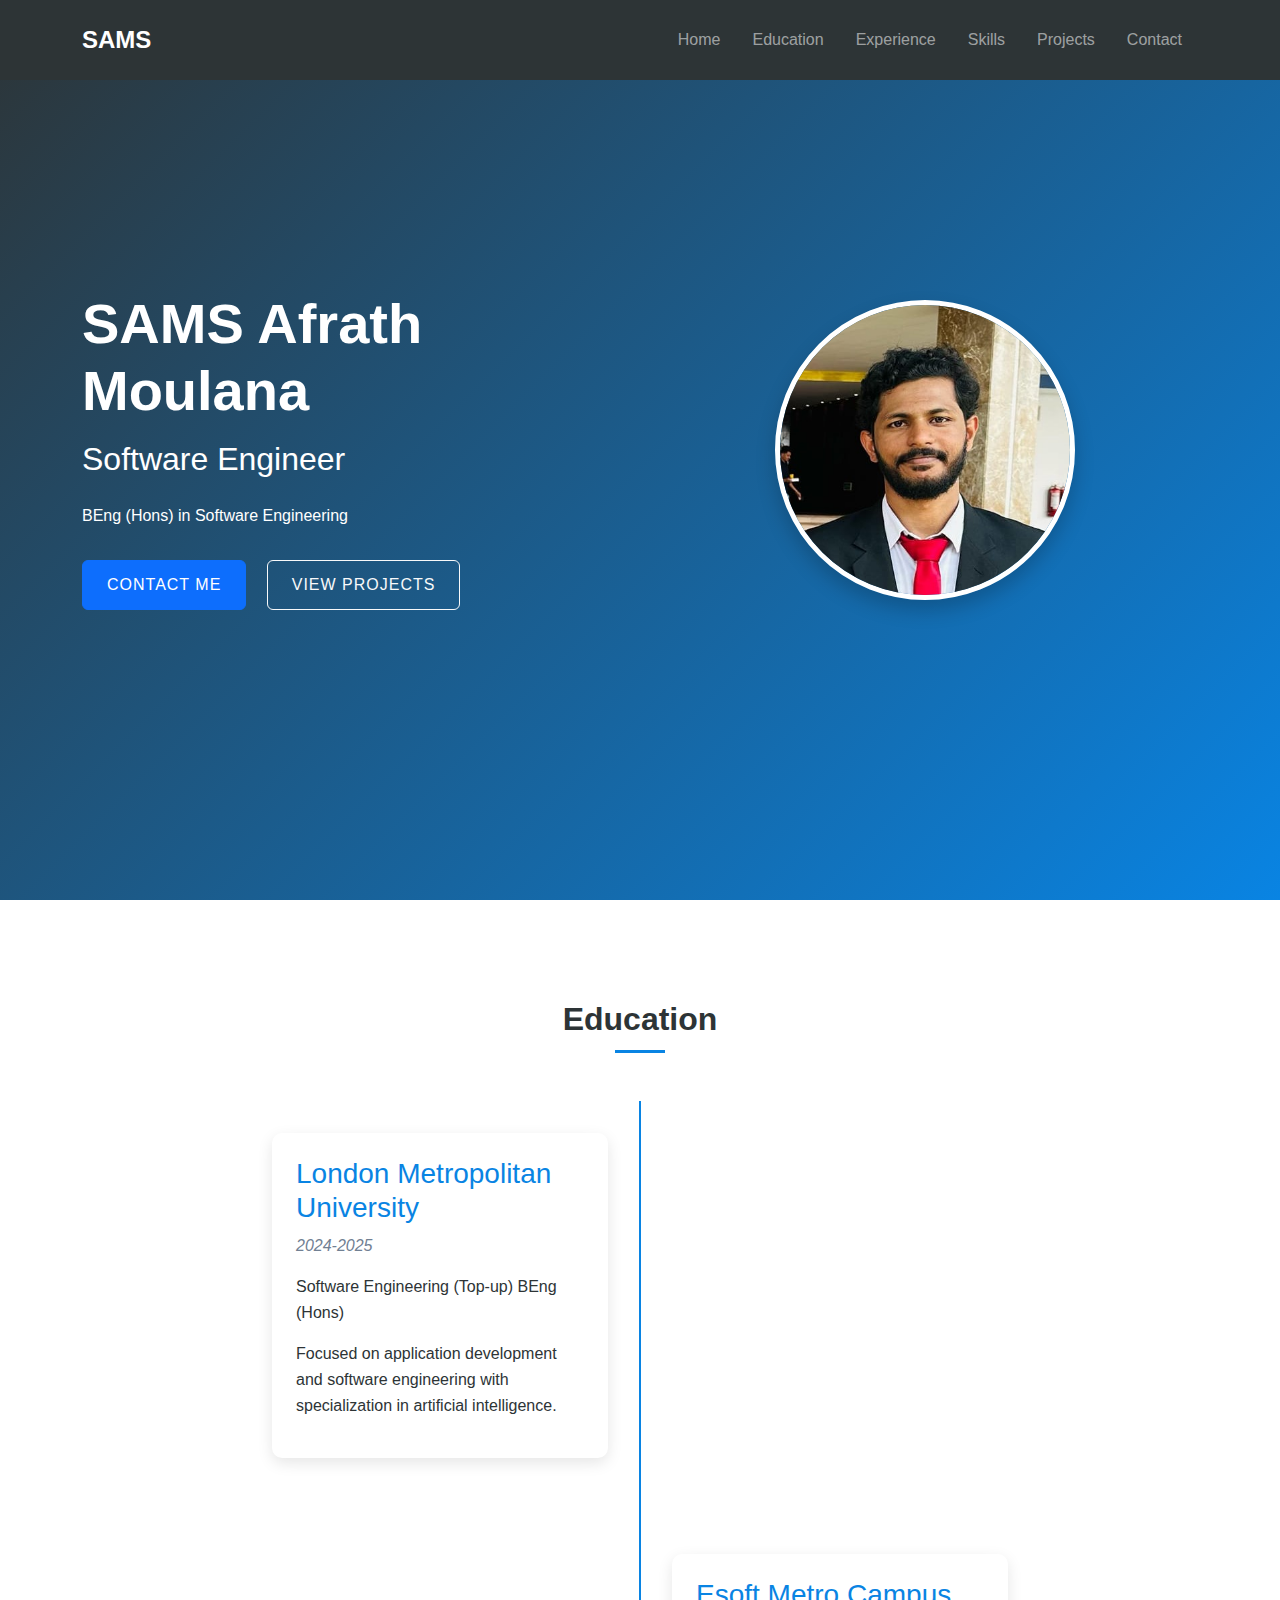
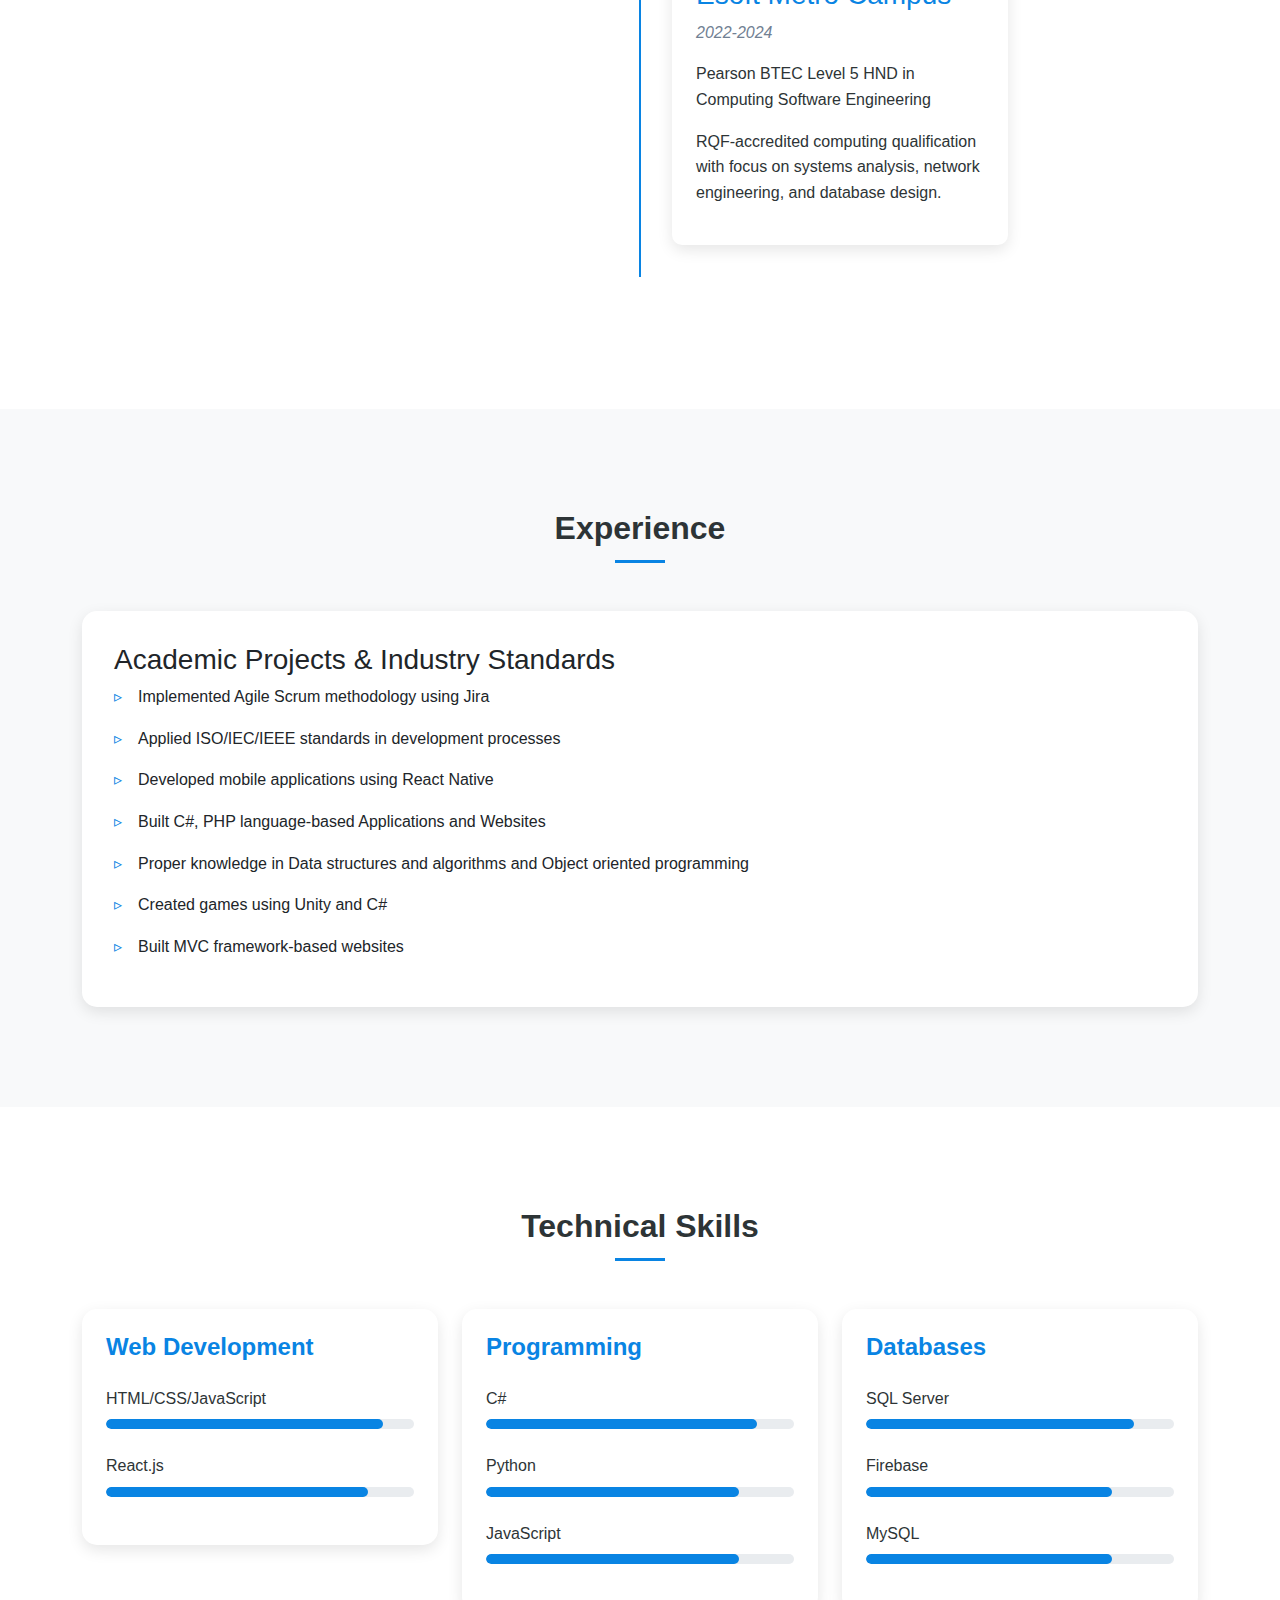
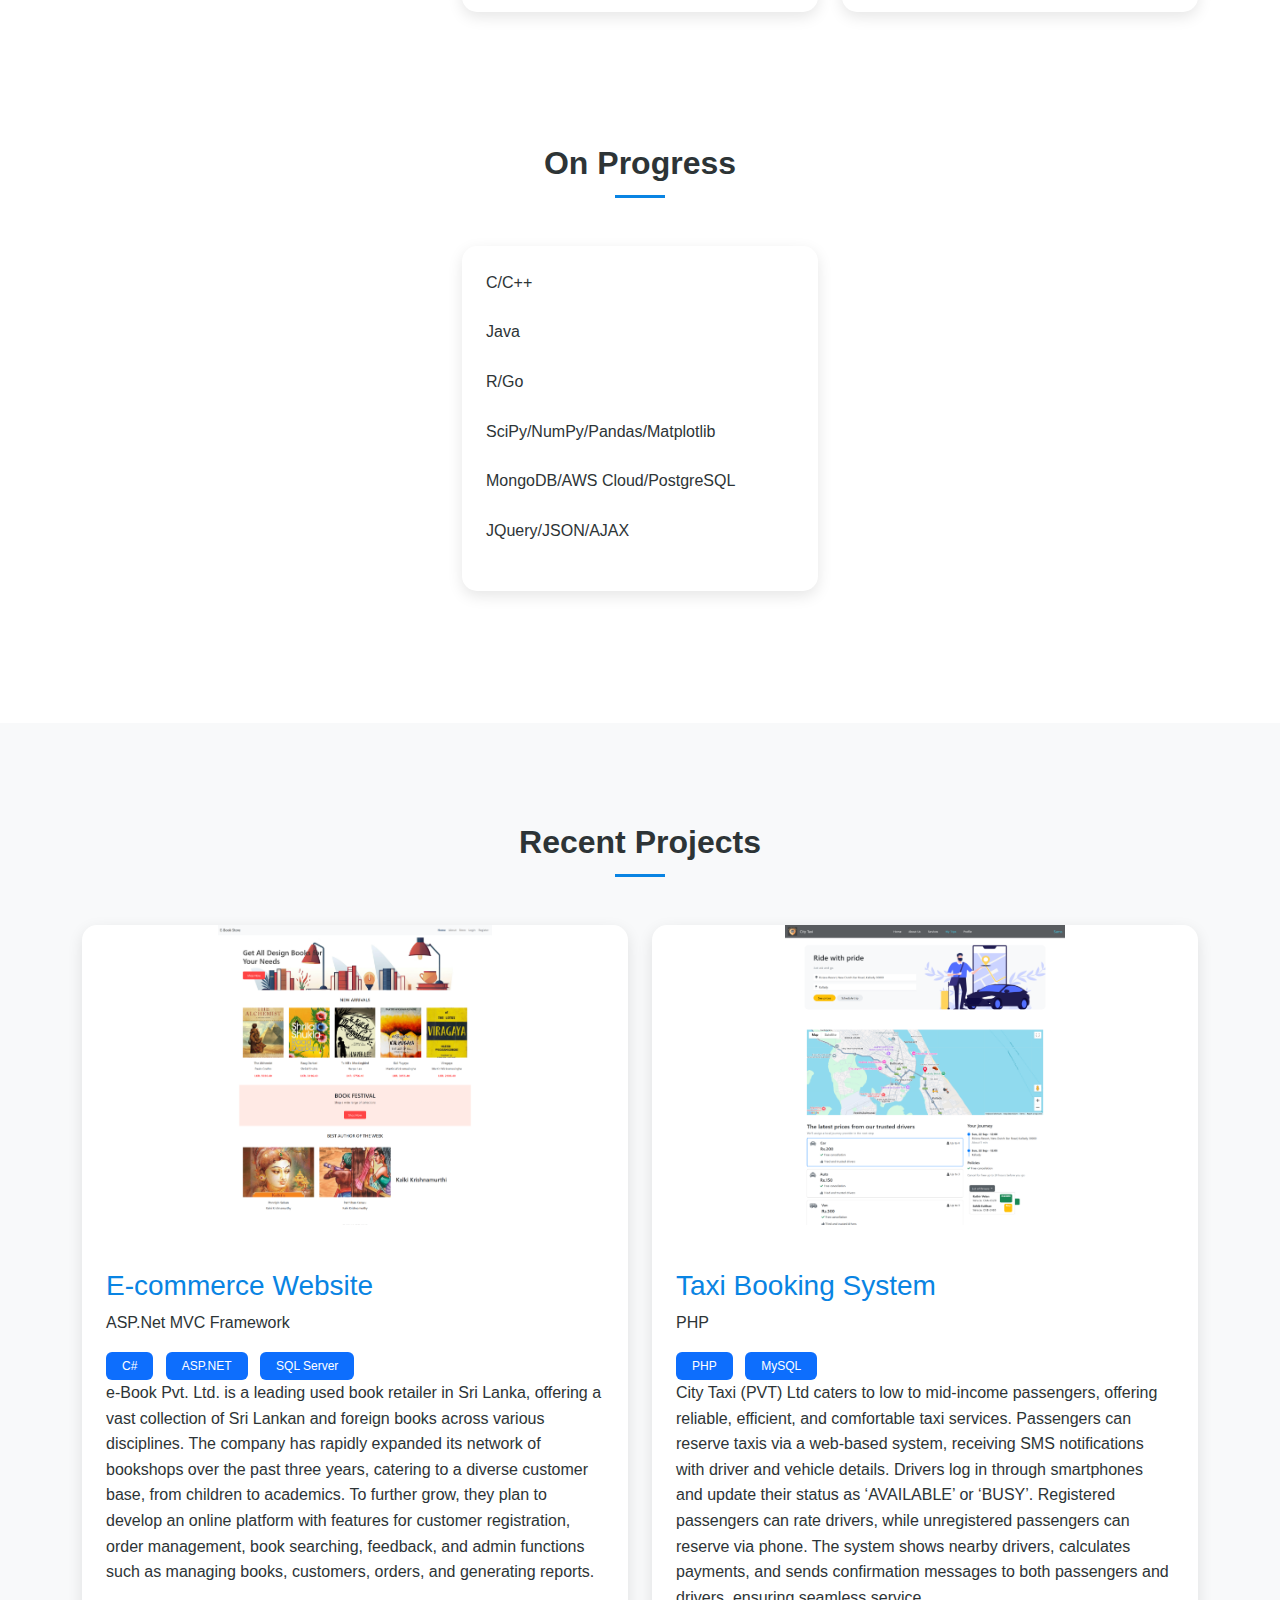
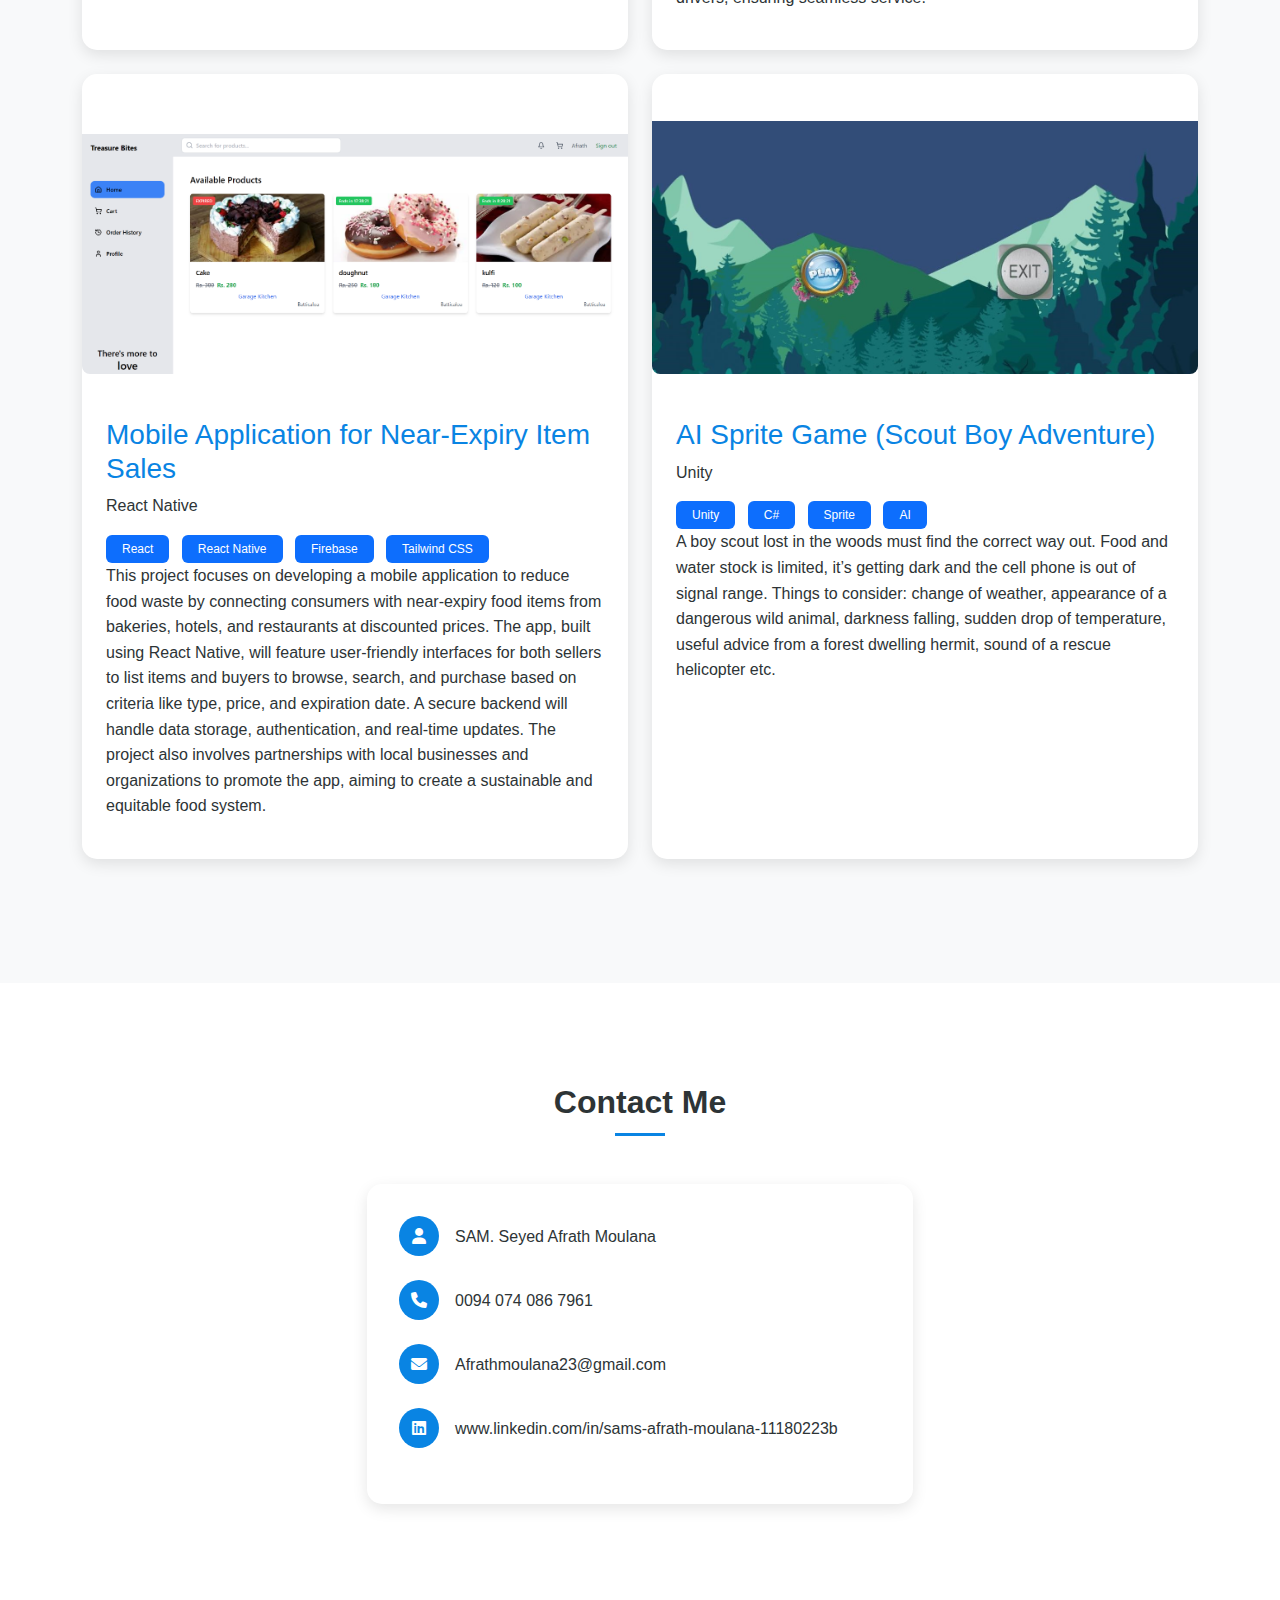
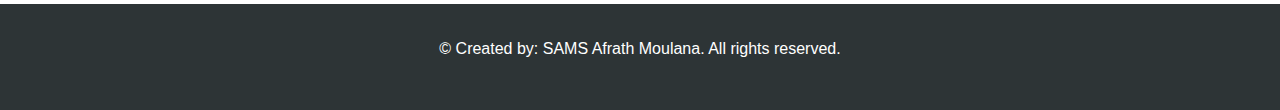
==== index.html @ 11418110 "update website" ====
<!DOCTYPE html>
<html lang="en">
<head>
    <meta charset="UTF-8">
    <meta name="viewport" content="width=device-width, initial-scale=1.0">
    <title>SAMS Afrath Moulana - Portfolio</title>
    <link href="https://cdn.jsdelivr.net/npm/bootstrap@5.3.0/dist/css/bootstrap.min.css" rel="stylesheet">
    <link href="https://cdnjs.cloudflare.com/ajax/libs/font-awesome/6.0.0/css/all.min.css" rel="stylesheet">
    <link href="style.css" rel="stylesheet">
</head>
<body>
    <nav class="navbar navbar-expand-lg navbar-dark fixed-top">
        <div class="container">
            <a class="navbar-brand" href="#">SAMS</a>
            <button class="navbar-toggler" type="button" data-bs-toggle="collapse" data-bs-target="#navbarNav">
                <span class="navbar-toggler-icon"></span>
            </button>
            <div class="collapse navbar-collapse" id="navbarNav">
                <ul class="navbar-nav ms-auto">
                    <li class="nav-item"><a class="nav-link" href="#home">Home</a></li>
                    <li class="nav-item"><a class="nav-link" href="#education">Education</a></li>
                    <li class="nav-item"><a class="nav-link" href="#experience">Experience</a></li>
                    <li class="nav-item"><a class="nav-link" href="#skills">Skills</a></li>
                    <li class="nav-item"><a class="nav-link" href="#projects">Projects</a></li>
                    <li class="nav-item"><a class="nav-link" href="#contact">Contact</a></li>
                </ul>
            </div>
        </div>
    </nav>

    <section id="home" class="hero-section">
        <div class="container">
            <div class="row align-items-center">
                <div class="col-md-6">
                    <h1>SAMS Afrath Moulana</h1>
                    <h2>Software Engineer</h2>
                    <p>BEng (Hons) in Software Engineering</p>
                    <div class="cta-buttons">
                        <a href="#contact" class="btn btn-primary">Contact Me</a>
                        <a href="#projects" class="btn btn-outline-light">View Projects</a>
                    </div>
                </div>
                <div class="col-md-6">
                    <div class="profile-img-container">
                        <img src="profile.jpg" alt="Profile Picture" class="profile-img">
                    </div>
                </div>
            </div>
        </div>
    </section>

    <section id="education" class="section-padding">
        <div class="container">
            <h2 class="section-title">Education</h2>
            <div class="timeline">
                <div class="timeline-item">
                    <div class="timeline-content">
                        <h3>London Metropolitan University</h3>
                        <p class="period">2024-2025</p>
                        <p>Software Engineering (Top-up) BEng (Hons)</p>
                        <p class="description">Focused on application development and software engineering with specialization in artificial intelligence.</p>
                    </div>
                </div>
                <div class="timeline-item">
                    <div class="timeline-content">
                        <h3>Esoft Metro Campus</h3>
                        <p class="period">2022-2024</p>
                        <p>Pearson BTEC Level 5 HND in Computing Software Engineering</p>
                        <p class="description">RQF-accredited computing qualification with focus on systems analysis, network engineering, and database design.</p>
                    </div>
                </div>
            </div>
        </div>
    </section>

    <section id="experience" class="section-padding bg-light">
        <div class="container">
            <h2 class="section-title">Experience</h2>
            <div class="experience-content">
                <div class="card">
                    <div class="card-body">
                        <h3>Academic Projects & Industry Standards</h3>
                        <ul>
                            <li>Implemented Agile Scrum methodology using Jira</li>
                            <li>Applied ISO/IEC/IEEE standards in development processes</li>
                            <li>Developed mobile applications using React Native</li>
                            <li>Built C#, PHP language-based Applications and Websites</li>
                            <li>Proper knowledge in Data structures and algorithms and Object oriented programming</li>
                            <li>Created games using Unity and C#</li>
                            <li>Built MVC framework-based websites</li>
                        </ul>
                    </div>
                </div>
            </div>
        </div>
    </section>

    <section id="skills" class="section-padding">
        <div class="container">
            <h2 class="section-title">Technical Skills</h2>
            <div class="row">
                <div class="col-md-4">
                    <div class="skill-category">
                        <h3>Web Development</h3>
                        <div class="skill-item">
                            <span>HTML/CSS/JavaScript</span>
                            <div class="progress">
                                <div class="progress-bar" style="width: 90%"></div>
                            </div>
                        </div>
                        <div class="skill-item">
                            <span>React.js</span>
                            <div class="progress">
                                <div class="progress-bar" style="width: 85%"></div>
                            </div>
                        </div>
                    </div>
                </div>
                <div class="col-md-4">
                    <div class="skill-category">
                        <h3>Programming</h3>
                        <div class="skill-item">
                            <span>C#</span>
                            <div class="progress">
                                <div class="progress-bar" style="width: 88%"></div>
                            </div>
                        </div>
                        <div class="skill-item">
                            <span>Python</span>
                            <div class="progress">
                                <div class="progress-bar" style="width: 82%"></div>
                            </div>
                        </div>
                        <div class="skill-item">
                            <span>JavaScript</span>
                            <div class="progress">
                                <div class="progress-bar" style="width: 82%"></div>
                            </div>
                        </div>
                    </div>
                </div>
                <div class="col-md-4">
                    <div class="skill-category">
                        <h3>Databases</h3>
                        <div class="skill-item">
                            <span>SQL Server</span>
                            <div class="progress">
                                <div class="progress-bar" style="width: 87%"></div>
                            </div>
                        </div>
                        <div class="skill-item">
                            <span>Firebase</span>
                            <div class="progress">
                                <div class="progress-bar" style="width: 80%"></div>
                            </div>
                        </div>
                        <div class="skill-item">
                            <span>MySQL</span>
                            <div class="progress">
                                <div class="progress-bar" style="width: 80%"></div>
                            </div>
                        </div>
                    </div>
                </div>
            </div>
        </div>
    </section>

    <section id="skills" class="section-padding" style="padding-top: 0;">
        <div class="container">
            <h2 class="section-title">On Progress</h2>
            <div class="row">
                <div class="col-md-4">
                </div>
                <div class="col-md-4">
                    <div class="skill-category">
                        <div class="skill-item">
                            <span>C/C++</span>
                        </div>
                        <div class="skill-item">
                            <span>Java</span>
                        </div>
                        <div class="skill-item">
                            <span>R/Go</span>
                        </div>
                        <div class="skill-item">
                            <span>SciPy/NumPy/Pandas/Matplotlib</span>
                        </div>
                        <div class="skill-item">
                            <span>MongoDB/AWS Cloud/PostgreSQL</span>
                        </div>
                        <div class="skill-item">
                            <span>JQuery/JSON/AJAX</span>
                        </div>
                    </div>
                </div>
            </div>
        </div>
    </section>

    <section id="projects" class="section-padding bg-light">
        <div class="container">
            <h2 class="section-title">Recent Projects</h2>
            <div class="row">
                <!-- E-commerce Project -->
                <div class="col-lg-6 mb-4">
                    <div class="project-card">
                        <div class="project-slider">
                            <div id="ecommerceSlider" class="carousel slide" data-bs-ride="carousel">

                                <div class="carousel-inner">
                                    <div class="carousel-item active">
                                        <img src="Project_Images/mvc_homepage.png" class="d-block w-100" alt="E-commerce Project 1">
                                    </div>
                                    <div class="carousel-item">
                                        <img src="Project_Images/mvc_book.png" class="d-block w-100" alt="E-commerce Project 2">
                                    </div>
                                    <div class="carousel-item">
                                        <img src="Project_Images/mvc_store.png" class="d-block w-100" alt="E-commerce Project 3">
                                    </div>
                                    <div class="carousel-item">
                                        <img src="Project_Images/mvc_rating.png" class="d-block w-100" alt="E-commerce Project 4">
                                    </div>
                                    <div class="carousel-item">
                                        <img src="Project_Images/mvc_dashboard_admin.png" class="d-block w-100" alt="E-commerce Project 5">
                                    </div>
                                    <div class="carousel-item">
                                        <img src="Project_Images/mvc_admin_books.png" class="d-block w-100" alt="E-commerce Project 6">
                                    </div>
                                    <div class="carousel-item">
                                        <img src="Project_Images/mvc_customer_register.png" class="d-block w-100" alt="E-commerce Project 7">
                                    </div>
                                    <div class="carousel-item">
                                        <img src="Project_Images/mvc_ER.jpg" class="d-block w-100" alt="E-commerce Project 8">
                                    </div>
                                    <div class="carousel-item">
                                        <img src="Project_Images/mvc_Database.png" class="d-block w-100" alt="E-commerce Project 9">
                                    </div>
                                    <div class="carousel-item">
                                        <img src="Project_Images/mvc_plan.jpg" class="d-block w-100" alt="E-commerce Project 10">
                                    </div>
                                </div>

                                <!-- <button class="carousel-control-prev" type="button" data-bs-target="#ecommerceSlider" data-bs-slide="prev">
                                    <span class="carousel-control-prev-icon"></span>
                                </button>
                                <button class="carousel-control-next" type="button" data-bs-target="#ecommerceSlider" data-bs-slide="next">
                                    <span class="carousel-control-next-icon"></span>
                                </button> -->
                            </div>
                        </div>
                        <div class="project-info">
                            <h3>E-commerce Website</h3>
                            <p>ASP.Net MVC Framework</p>
                            <div class="project-tech">
                                <span class="badge bg-primary">C#</span>
                                <span class="badge bg-primary">ASP.NET</span>
                                <span class="badge bg-primary">SQL Server</span>
                            </div>
                            <p>e-Book Pvt. Ltd. is a leading used book retailer in Sri Lanka, offering a vast collection of Sri Lankan and foreign 
                                books across various disciplines. The company has rapidly expanded its network of bookshops over the past three years, 
                                catering to a diverse customer base, from children to academics. To further grow, they plan to develop an online platform 
                                with features for customer registration, order management, book searching, feedback, and admin functions such as managing books,
                                 customers, orders, and generating reports.</p>
                        </div>
                    </div>
                </div>


                <!-- Taxi Booking System -->
                <div class="col-lg-6 mb-4">
                    <div class="project-card">
                        <div class="project-slider">
                            <div id="ecommerceSlider" class="carousel slide" data-bs-ride="carousel">
                                
                                <div class="carousel-inner">
                                    <div class="carousel-item active">
                                        <img src="Project_Images/ASE_reserve.png" class="d-block w-100" alt="E-commerce Project 1">
                                    </div>
                                    <div class="carousel-item">
                                        <img src="Project_Images/ASE_home.png" class="d-block w-100" alt="E-commerce Project 2">
                                    </div>
                                    <div class="carousel-item">
                                        <img src="Project_Images/ASE_login.png" class="d-block w-100" alt="E-commerce Project 3">
                                    </div>
                                    <div class="carousel-item">
                                        <img src="Project_Images/ASE_assign.png" class="d-block w-100" alt="E-commerce Project 4">
                                    </div>
                                    <div class="carousel-item">
                                        <img src="Project_Images/ASE_reserve_admin.png" class="d-block w-100" alt="E-commerce Project 5">
                                    </div>
                                    <div class="carousel-item">
                                        <img src="Project_Images/ASE_trip.png" class="d-block w-100" alt="E-commerce Project 6">
                                    </div>
                                    <div class="carousel-item">
                                        <img src="Project_Images/ASE_class.png" class="d-block w-100" alt="E-commerce Project 7">
                                    </div>
                                    <div class="carousel-item">
                                        <img src="Project_Images/ASE_php.jpg" class="d-block w-100" alt="E-commerce Project 8">
                                    </div>
                                    <div class="carousel-item">
                                        <img src="Project_Images/ASE_sequence.jpg" class="d-block w-100" alt="E-commerce Project 9">
                                    </div>
                                    <div class="carousel-item">
                                        <img src="Project_Images/ASE_usecase.jpg" class="d-block w-100" alt="E-commerce Project 10">
                                    </div>
                                </div>

                                <!-- <button class="carousel-control-prev" type="button" data-bs-target="#ecommerceSlider" data-bs-slide="prev">
                                    <span class="carousel-control-prev-icon"></span>
                                </button>
                                <button class="carousel-control-next" type="button" data-bs-target="#ecommerceSlider" data-bs-slide="next">
                                    <span class="carousel-control-next-icon"></span>
                                </button> -->
                            </div>
                        </div>
                        <div class="project-info">
                            <h3>Taxi Booking System</h3>
                            <p>PHP</p>
                            <div class="project-tech">
                                <span class="badge bg-primary">PHP</span>
                                <span class="badge bg-primary">MySQL</span>
                            </div>
                            <p>City Taxi (PVT) Ltd caters to low to mid-income passengers, offering reliable, efficient, and comfortable taxi services. 
                                Passengers can reserve taxis via a web-based system, receiving SMS notifications with driver and vehicle details. 
                                Drivers log in through smartphones and update their status as ‘AVAILABLE’ or ‘BUSY’. Registered passengers can rate drivers, 
                                while unregistered passengers can reserve via phone. The system shows nearby drivers,
                                 calculates payments, and sends confirmation messages to both passengers and drivers, ensuring seamless service.</p>
                        </div>
                    </div>
                </div>


                <!-- Mobile Application (React Native) for Reducing Food Waste through Near-Expiry Item Sales -->
                <div class="col-lg-6 mb-4">
                    <div class="project-card">
                        <div class="project-slider">
                            <div id="ecommerceSlider" class="carousel slide" data-bs-ride="carousel">
                                
                                <div class="carousel-inner">
                                    <div class="carousel-item active">
                                        <img src="Project_Images/finalproject_desktop_home.png" class="d-block w-100" alt="E-commerce Project 1">
                                    </div>
                                    <div class="carousel-item">
                                        <img src="Project_Images/finalproject_cart.png" class="d-block w-100" alt="E-commerce Project 2">
                                    </div>
                                    <div class="carousel-item">
                                        <img src="Project_Images/finalproject_admin_ass.png" class="d-block w-100" alt="E-commerce Project 3">
                                    </div>
                                    <div class="carousel-item">
                                        <img src="Project_Images/finalproject_product_home.png" class="d-block w-100" alt="E-commerce Project 4">
                                    </div>
                                    <div class="carousel-item">
                                        <img src="Project_Images/finalproject_seller_order_list.png" class="d-block w-100" alt="E-commerce Project 5">
                                    </div>
                                    <div class="carousel-item">
                                        <img src="Project_Images/finalproject_profile.png" class="d-block w-100" alt="E-commerce Project 6">
                                    </div>
                                    <div class="carousel-item">
                                        <img src="Project_Images/finalproject_desktop_cart.png" class="d-block w-100" alt="E-commerce Project 7">
                                    </div>
                                    <div class="carousel-item">
                                        <img src="Project_Images/finalproject_firebase_code.png" class="d-block w-100" alt="E-commerce Project 8">
                                    </div>
                                    <div class="carousel-item">
                                        <img src="Project_Images/finalproject_firebase.png" class="d-block w-100" alt="E-commerce Project 9">
                                    </div>
                                    <div class="carousel-item">
                                        <img src="Project_Images/finalproject_database.png" class="d-block w-100" alt="E-commerce Project 10">
                                    </div>
                                </div>

                                <!-- <button class="carousel-control-prev" type="button" data-bs-target="#ecommerceSlider" data-bs-slide="prev">
                                    <span class="carousel-control-prev-icon"></span>
                                </button>
                                <button class="carousel-control-next" type="button" data-bs-target="#ecommerceSlider" data-bs-slide="next">
                                    <span class="carousel-control-next-icon"></span>
                                </button> -->
                            </div>
                        </div>
                        <div class="project-info">
                            <h3>Mobile Application for Near-Expiry Item Sales</h3>
                            <p>React Native</p>
                            <div class="project-tech">
                                <span class="badge bg-primary">React</span>
                                <span class="badge bg-primary">React Native</span>
                                <span class="badge bg-primary">Firebase</span>
                                <span class="badge bg-primary">Tailwind CSS</span>
                            </div>
                            <p>
                                This project focuses on developing a mobile application to reduce food waste by connecting consumers 
                                with near-expiry food items from bakeries, hotels, and restaurants at discounted prices. The app, built 
                                using React Native, will feature user-friendly interfaces for both sellers to list items and buyers to browse, 
                                search, and purchase based on criteria like type, price, and expiration date. A secure backend will handle data storage, 
                                authentication, and real-time updates. The project also involves partnerships with local businesses and 
                                organizations to promote the app, aiming to create a sustainable and equitable food system.</p>
                        </div>
                    </div>
                </div>



                <!-- AI Sprite Game using Unity -->
                <div class="col-lg-6 mb-4">
                    <div class="project-card">
                        <div class="project-slider">
                            <div id="ecommerceSlider" class="carousel slide" data-bs-ride="carousel">
                                
                                <div class="carousel-inner">
                                    <div class="carousel-item active">
                                        <img src="Project_Images/AI_home.jpg" class="d-block w-100" alt="E-commerce Project 1">
                                    </div>
                                    <div class="carousel-item">
                                        <img src="Project_Images/AI_1.jpg" class="d-block w-100" alt="E-commerce Project 2">
                                    </div>
                                    <div class="carousel-item">
                                        <img src="Project_Images/AI_2.jpg" class="d-block w-100" alt="E-commerce Project 3">
                                    </div>
                                    <div class="carousel-item">
                                        <img src="Project_Images/AI_3.jpg" class="d-block w-100" alt="E-commerce Project 4">
                                    </div>
                                    <div class="carousel-item">
                                        <img src="Project_Images/AI_4.jpg" class="d-block w-100" alt="E-commerce Project 5">
                                    </div>
                                    <div class="carousel-item">
                                        <img src="Project_Images/AI_5.jpg" class="d-block w-100" alt="E-commerce Project 6">
                                    </div>
                                    <div class="carousel-item">
                                        <img src="Project_Images/AI_6.jpg" class="d-block w-100" alt="E-commerce Project 7">
                                    </div>
                                    <div class="carousel-item">
                                        <img src="Project_Images/AI_flowchart.jpg" class="d-block w-100" alt="E-commerce Project 8">
                                    </div>
                                </div>

                                <!-- <button class="carousel-control-prev" type="button" data-bs-target="#ecommerceSlider" data-bs-slide="prev">
                                    <span class="carousel-control-prev-icon"></span>
                                </button>
                                <button class="carousel-control-next" type="button" data-bs-target="#ecommerceSlider" data-bs-slide="next">
                                    <span class="carousel-control-next-icon"></span>
                                </button> -->
                            </div>
                        </div>
                        <div class="project-info">
                            <h3>AI Sprite Game (Scout Boy Adventure)</h3>
                            <p>Unity</p>
                            <div class="project-tech">
                                <span class="badge bg-primary">Unity</span>
                                <span class="badge bg-primary">C#</span>
                                <span class="badge bg-primary">Sprite</span>
                                <span class="badge bg-primary">AI</span>
                            </div>
                            <p>A boy scout lost in the woods must find the correct way out. Food and water stock is limited, 
                                it’s getting dark and the cell phone is out of signal range.
                                Things to consider: change of weather, appearance of a dangerous wild animal, 
                                darkness falling, sudden drop of temperature, useful advice from a forest dwelling hermit, sound of a rescue helicopter etc.
                                </p>
                        </div>
                    </div>
                </div>
                
                <!-- Add other project cards similarly -->
            </div>
        </div>
    </section>

    <section id="contact" class="section-padding">
        <div class="container">
            <h2 class="section-title">Contact Me</h2>
            <div class="row">
                <div class="col-md-6 mx-auto">
                    <div class="contact-info">
                        <div class="contact-item">
                            <i class="fas fa-user"></i>
                            <span>SAM. Seyed Afrath Moulana</span>
                        </div>
                        <div class="contact-item">
                            <i class="fas fa-phone"></i>
                            <span>0094 074 086 7961</span>
                        </div>
                        <div class="contact-item">
                            <i class="fas fa-envelope"></i>
                            <span>Afrathmoulana23@gmail.com</span>
                        </div>
                        <div class="contact-item">
                            <i class="fab fa-linkedin"></i>
                            <span>www.linkedin.com/in/sams-afrath-moulana-11180223b</span>
                        </div>
                    </div>
                </div>
            </div>
        </div>
    </section>

    <footer class="footer">
        <div class="container">
            <div class="text-center">
                <p>&copy; Created by: SAMS Afrath Moulana. All rights reserved.</p>
            </div>
        </div>
    </footer>

    <script src="https://cdn.jsdelivr.net/npm/bootstrap@5.3.0/dist/js/bootstrap.bundle.min.js"></script>
    <script src="script.js"></script>
    
</body>
</html>
---- style.css ----
:root {
    --primary-color: #2d3436;
    --secondary-color: #0984e3;
    --text-color: #2d3436;
    --light-bg: #f5f6fa;
    --dark-bg: #2d3436;
}

body {
    font-family: 'Segoe UI', Tahoma, Geneva, Verdana, sans-serif;
    color: var(--text-color);
    line-height: 1.6;
}

/* Navbar Styles */
.navbar {
    background-color: var(--primary-color);
    padding: 1rem 0;
    transition: all 0.3s ease;
}

.navbar.scrolled {
    background-color: rgba(45, 52, 54, 0.95);
    box-shadow: 0 2px 10px rgba(0, 0, 0, 0.1);
}

.navbar-brand {
    font-weight: 700;
    font-size: 1.5rem;
}

.nav-link {
    font-weight: 500;
    margin: 0 0.5rem;
    transition: color 0.3s ease;
}

/* Hero Section */
.hero-section {
    min-height: 100vh;
    background: linear-gradient(135deg, var(--primary-color) 0%, var(--secondary-color) 100%);
    color: white;
    display: flex;
    align-items: center;
    padding: 100px 0;
}

.hero-section h1 {
    font-size: 3.5rem;
    font-weight: 700;
    margin-bottom: 1rem;
}

.hero-section h2 {
    font-size: 2rem;
    font-weight: 500;
    margin-bottom: 1.5rem;
}

.cta-buttons {
    margin-top: 2rem;
}

.cta-buttons .btn {
    margin-right: 1rem;
    padding: 0.75rem 1.5rem;
    font-weight: 500;
    text-transform: uppercase;
    letter-spacing: 1px;
}

.profile-img-container {
    text-align: center;
}

.profile-img {
    width: 300px;
    height: 300px;
    border-radius: 50%;
    object-fit: cover;
    border: 5px solid white;
    box-shadow: 0 10px 20px rgba(0, 0, 0, 0.2);
}

/* Section Styles */
.section-padding {
    padding: 100px 0;
}

.section-title {
    text-align: center;
    margin-bottom: 3rem;
    font-weight: 700;
    position: relative;
    padding-bottom: 15px;
}

.section-title::after {
    content: '';
    position: absolute;
    bottom: 0;
    left: 50%;
    transform: translateX(-50%);
    width: 50px;
    height: 3px;
    background-color: var(--secondary-color);
}

/* Timeline Styles */
.timeline {
    position: relative;
    max-width: 800px;
    margin: 0 auto;
}

.timeline::after {
    content: '';
    position: absolute;
    width: 2px;
    background-color: var(--secondary-color);
    top: 0;
    bottom: 0;
    left: 50%;
    transform: translateX(-50%);
}

.timeline-item {
    padding: 2rem;
    position: relative;
    width: 50%;
    margin-bottom: 2rem;
}

.timeline-item:nth-child(odd) {
    left: 0;
}

.timeline-item:nth-child(even) {
    left: 50%;
}

.timeline-content {
    padding: 1.5rem;
    background: white;
    border-radius: 10px;
    box-shadow: 0 5px 15px rgba(0, 0, 0, 0.1);
}

.timeline-content h3 {
    color: var(--secondary-color);
    margin-bottom: 0.5rem;
}

.timeline-content .period {
    color: #718093;
    font-style: italic;
    margin-bottom: 1rem;
}

/* Experience Section */
.experience-content .card {
    border: none;
    border-radius: 15px;
    box-shadow: 0 5px 15px rgba(0, 0, 0, 0.1);
}

.experience-content .card-body {
    padding: 2rem;
}

.experience-content ul {
    list-style-type: none;
    padding-left: 0;
}

.experience-content ul li {
    margin-bottom: 1rem;
    padding-left: 1.5rem;
    position: relative;
}

.experience-content ul li::before {
    content: '▹';
    position: absolute;
    left: 0;
    color: var(--secondary-color);
}

/* Skills Section */
.skill-category {
    margin-bottom: 2rem;
    padding: 1.5rem;
    background: white;
    border-radius: 15px;
    box-shadow: 0 5px 15px rgba(0, 0, 0, 0.1);
}

.skill-category h3 {
    margin-bottom: 1.5rem;
    font-size: 1.5rem;
    font-weight: 600;
    color: var(--secondary-color);
}

.skill-item {
    margin-bottom: 1.5rem;
}

.skill-item span {
    font-weight: 500;
}

.progress {
    height: 10px;
    border-radius: 5px;
    background-color: #e9ecef;
    margin-top: 0.5rem;
}

.progress-bar {
    background-color: var(--secondary-color);
    border-radius: 5px;
    transition: width 1s ease-in-out;
}

/* Project Cards */
.project-card {
    background: white;
    border-radius: 15px;
    overflow: hidden;
    box-shadow: 0 5px 15px rgba(0, 0, 0, 0.1);
    transition: transform 0.3s ease;
    height: 100%;
}

.project-card:hover {
    transform: translateY(-5px);
}

.project-slider {
    position: relative;
    height: 300px;
}

.project-info {
    padding: 1.5rem;
}

.project-info h3 {
    color: var(--secondary-color);
    margin-bottom: 0.5rem;
}

.project-tech {
    margin-top: 1rem;
}

.project-tech .badge {
    margin-right: 0.5rem;
    padding: 0.5rem 1rem;
    font-weight: 500;
}

/* Contact Section */
.contact-info {
    background: white;
    padding: 2rem;
    border-radius: 15px;
    box-shadow: 0 5px 15px rgba(0, 0, 0, 0.1);
}

.contact-item {
    display: flex;
    align-items: center;
    margin-bottom: 1.5rem;
}

.contact-item i {
    width: 40px;
    height: 40px;
    background-color: var(--secondary-color);
    color: white;
    border-radius: 50%;
    display: flex;
    align-items: center;
    justify-content: center;
    margin-right: 1rem;
}

/* Footer */
.footer {
    background-color: var(--primary-color);
    color: white;
    padding: 2rem 0;
}

/*  */

.project-slider {
    position: relative;
    overflow: hidden;
    border-radius: 8px;
    margin-bottom: 20px;
}

.carousel-item img {
    height: 400px;
    object-fit: contain;
    width: 100%;
}

.carousel-control-prev,
.carousel-control-next {
    background: rgba(0, 0, 0, 0.5);
    width: 40px;
    height: 40px;
    border-radius: 50%;
    top: 50%;
    transform: translateY(-50%);
}

.carousel-indicators {
    position: absolute;
    bottom: 10px;
}

.carousel-indicators button {
    width: 10px;
    height: 10px;
    border-radius: 50%;
    margin: 0 5px;
}

/*  */


/* Responsive Design */
@media (max-width: 768px) {
    .hero-section h1 {
        font-size: 2.5rem;
    }
    
    .hero-section h2 {
        font-size: 1.5rem;
    }
    
    .timeline-item {
        width: 100%;
        left: 0 !important;
    }
    
    .timeline::after {
        left: 0;
    }
    
    .profile-img {
        width: 200px;
        height: 200px;
        margin-top: 2rem;
    }
}

/* Animations */
@keyframes fadeIn {
    from {
        opacity: 0;
        transform: translateY(20px);
    }
    to {
        opacity: 1;
        transform: translateY(0);
    }
}

.animate-fade-in {
    animation: fadeIn 1s ease-out;
}
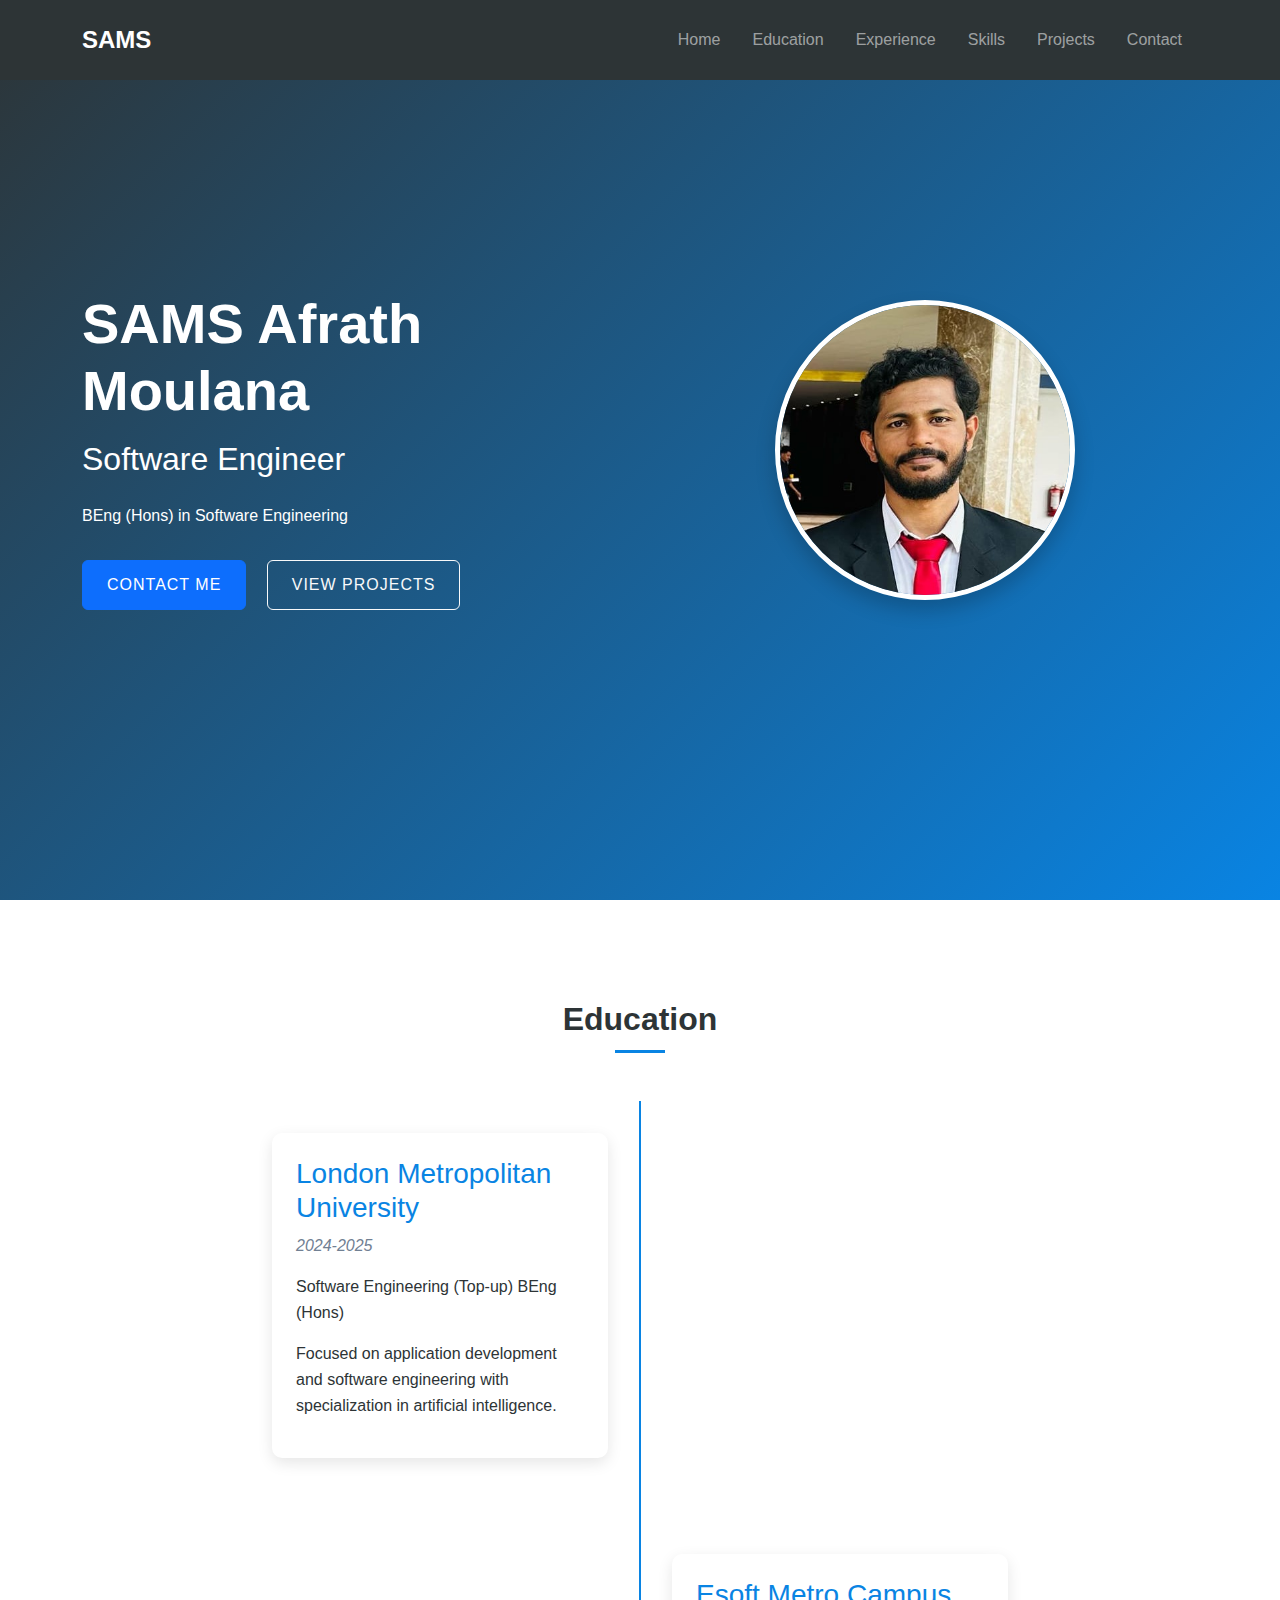
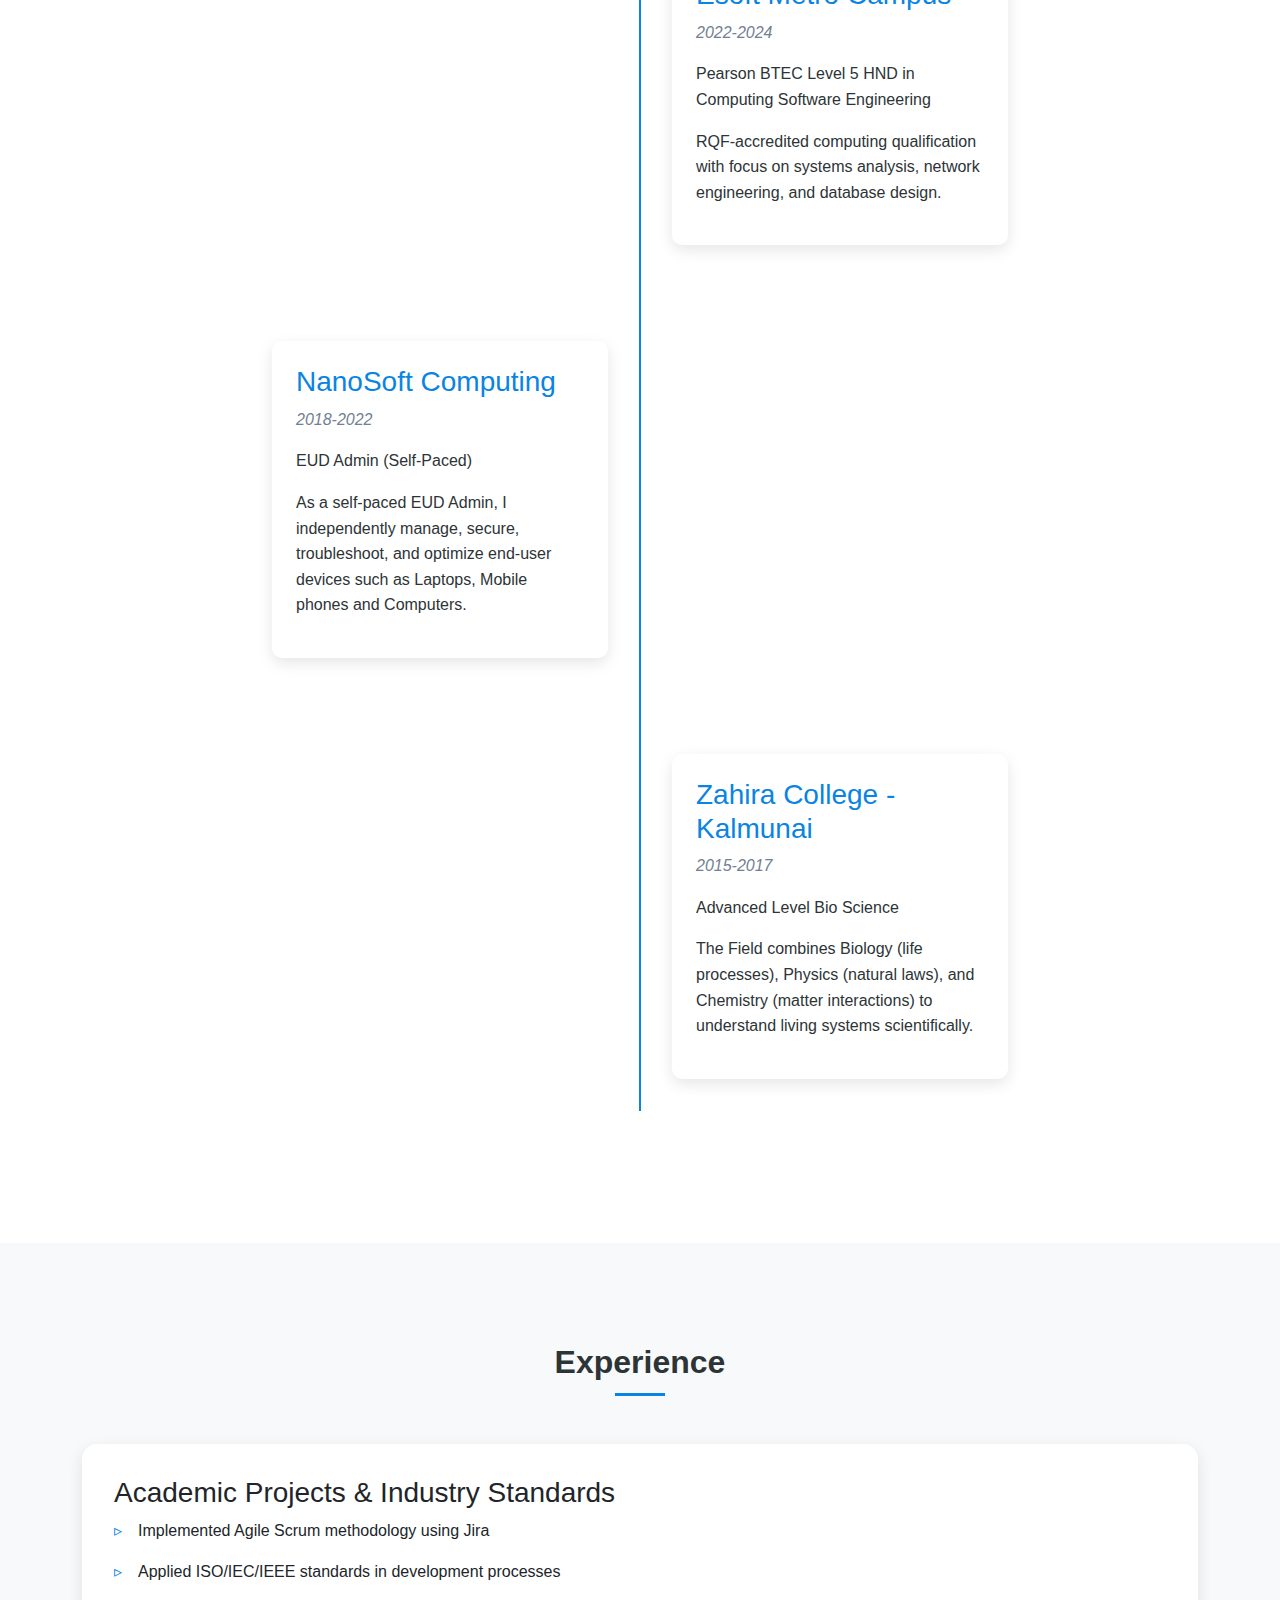
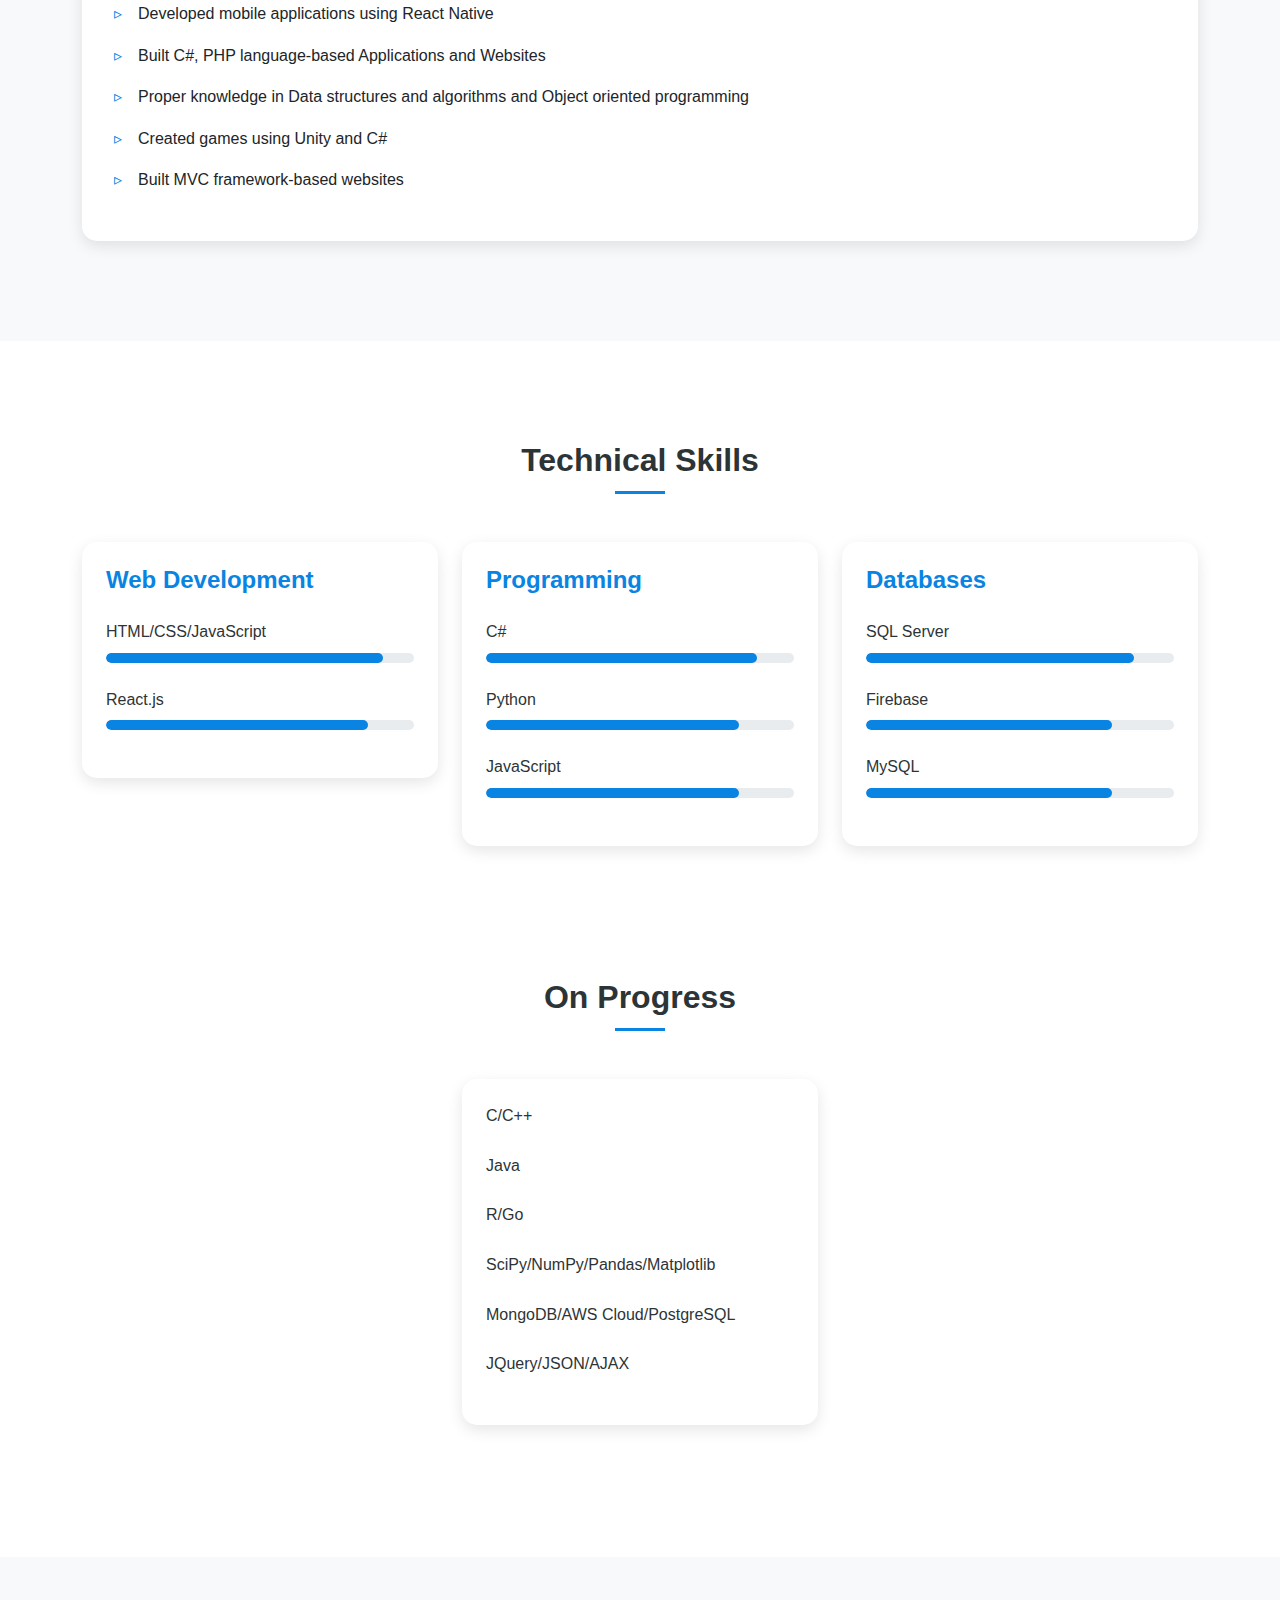
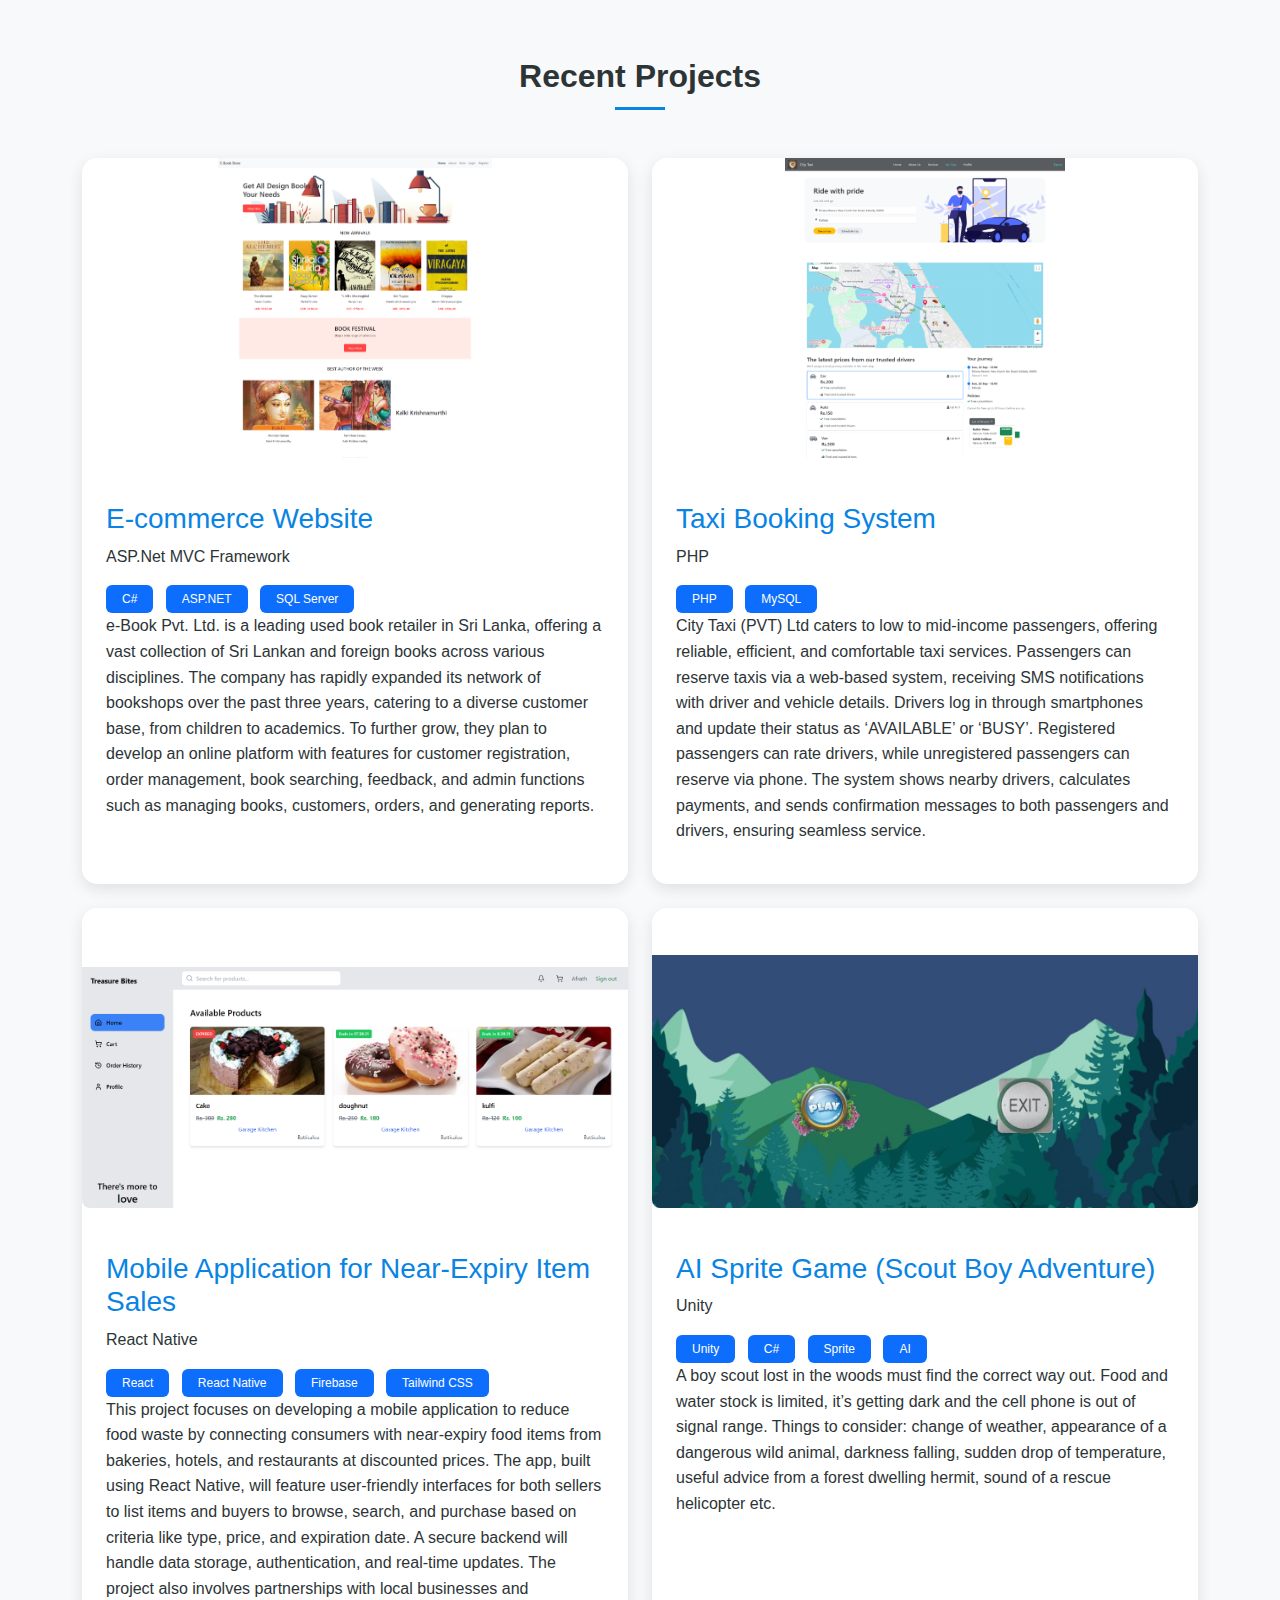
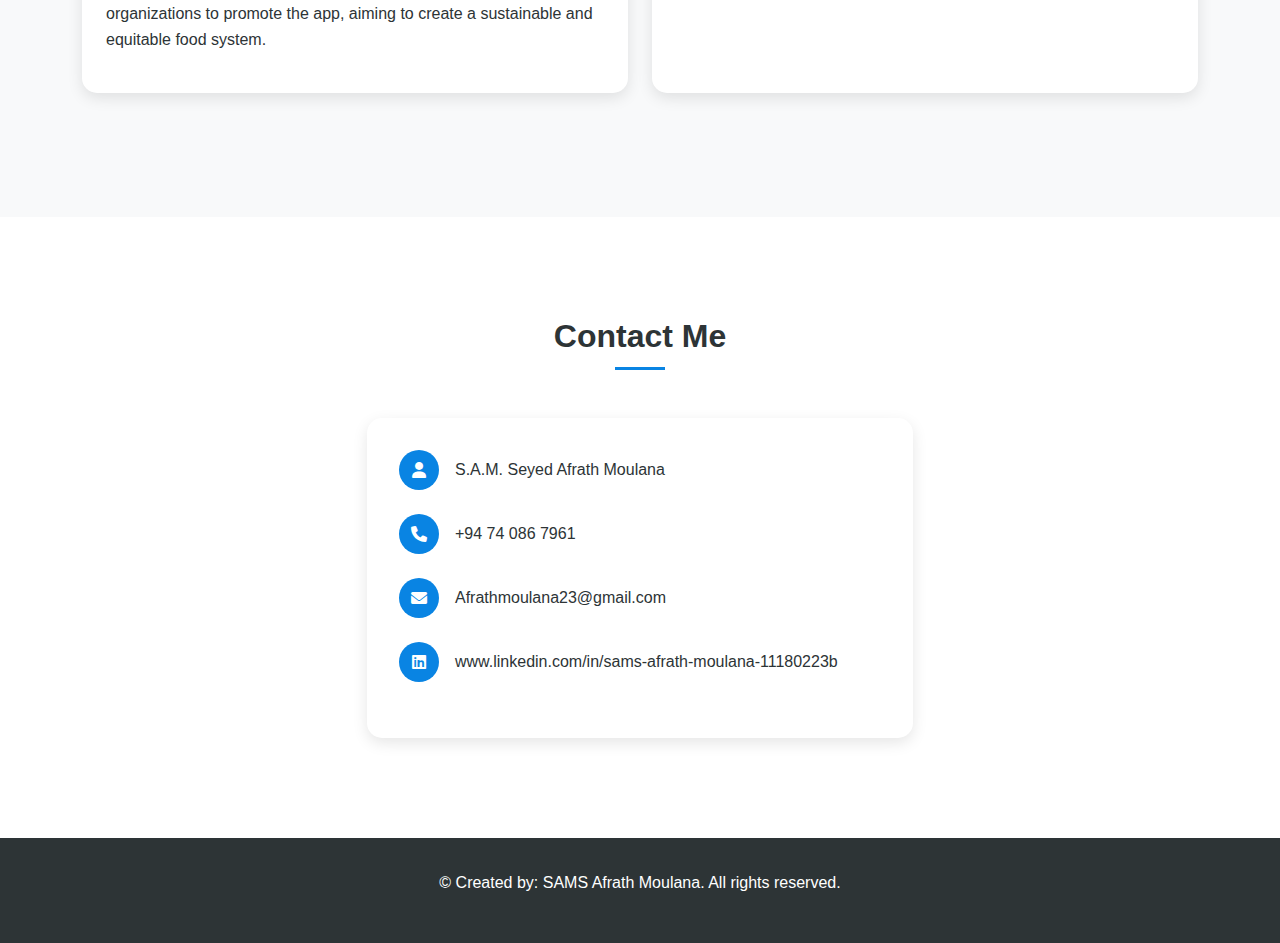
==== commit 3e111eec: "feat" ====
--- a/index.html
+++ b/index.html
@@ -67,6 +67,22 @@
                         <p class="period">2022-2024</p>
                         <p>Pearson BTEC Level 5 HND in Computing Software Engineering</p>
                         <p class="description">RQF-accredited computing qualification with focus on systems analysis, network engineering, and database design.</p>
+                    </div>
+                </div>
+                <div class="timeline-item">
+                    <div class="timeline-content">
+                        <h3>NanoSoft Computing</h3>
+                        <p class="period">2018-2022</p>
+                        <p>EUD Admin (Self-Paced)</p>
+                        <p class="description">As a self-paced EUD Admin, I independently manage, secure, troubleshoot, and optimize end-user devices such as Laptops, Mobile phones and Computers.</p>
+                    </div>
+                </div>
+                <div class="timeline-item">
+                    <div class="timeline-content">
+                        <h3>Zahira College - Kalmunai</h3>
+                        <p class="period">2015-2017</p>
+                        <p>Advanced Level Bio Science</p>
+                        <p class="description">The Field combines Biology (life processes), Physics (natural laws), and Chemistry (matter interactions) to understand living systems scientifically.</p>
                     </div>
                 </div>
             </div>
@@ -306,12 +322,6 @@
                                     </div>
                                 </div>
 
-                                <!-- <button class="carousel-control-prev" type="button" data-bs-target="#ecommerceSlider" data-bs-slide="prev">
-                                    <span class="carousel-control-prev-icon"></span>
-                                </button>
-                                <button class="carousel-control-next" type="button" data-bs-target="#ecommerceSlider" data-bs-slide="next">
-                                    <span class="carousel-control-next-icon"></span>
-                                </button> -->
                             </div>
                         </div>
                         <div class="project-info">
@@ -370,12 +380,6 @@
                                     </div>
                                 </div>
 
-                                <!-- <button class="carousel-control-prev" type="button" data-bs-target="#ecommerceSlider" data-bs-slide="prev">
-                                    <span class="carousel-control-prev-icon"></span>
-                                </button>
-                                <button class="carousel-control-next" type="button" data-bs-target="#ecommerceSlider" data-bs-slide="next">
-                                    <span class="carousel-control-next-icon"></span>
-                                </button> -->
                             </div>
                         </div>
                         <div class="project-info">
@@ -433,12 +437,6 @@
                                     </div>
                                 </div>
 
-                                <!-- <button class="carousel-control-prev" type="button" data-bs-target="#ecommerceSlider" data-bs-slide="prev">
-                                    <span class="carousel-control-prev-icon"></span>
-                                </button>
-                                <button class="carousel-control-next" type="button" data-bs-target="#ecommerceSlider" data-bs-slide="next">
-                                    <span class="carousel-control-next-icon"></span>
-                                </button> -->
                             </div>
                         </div>
                         <div class="project-info">
@@ -472,11 +470,11 @@
                     <div class="contact-info">
                         <div class="contact-item">
                             <i class="fas fa-user"></i>
-                            <span>SAM. Seyed Afrath Moulana</span>
+                            <span>S.A.M. Seyed Afrath Moulana</span>
                         </div>
                         <div class="contact-item">
                             <i class="fas fa-phone"></i>
-                            <span>0094 074 086 7961</span>
+                            <span>+94 74 086 7961</span>
                         </div>
                         <div class="contact-item">
                             <i class="fas fa-envelope"></i>
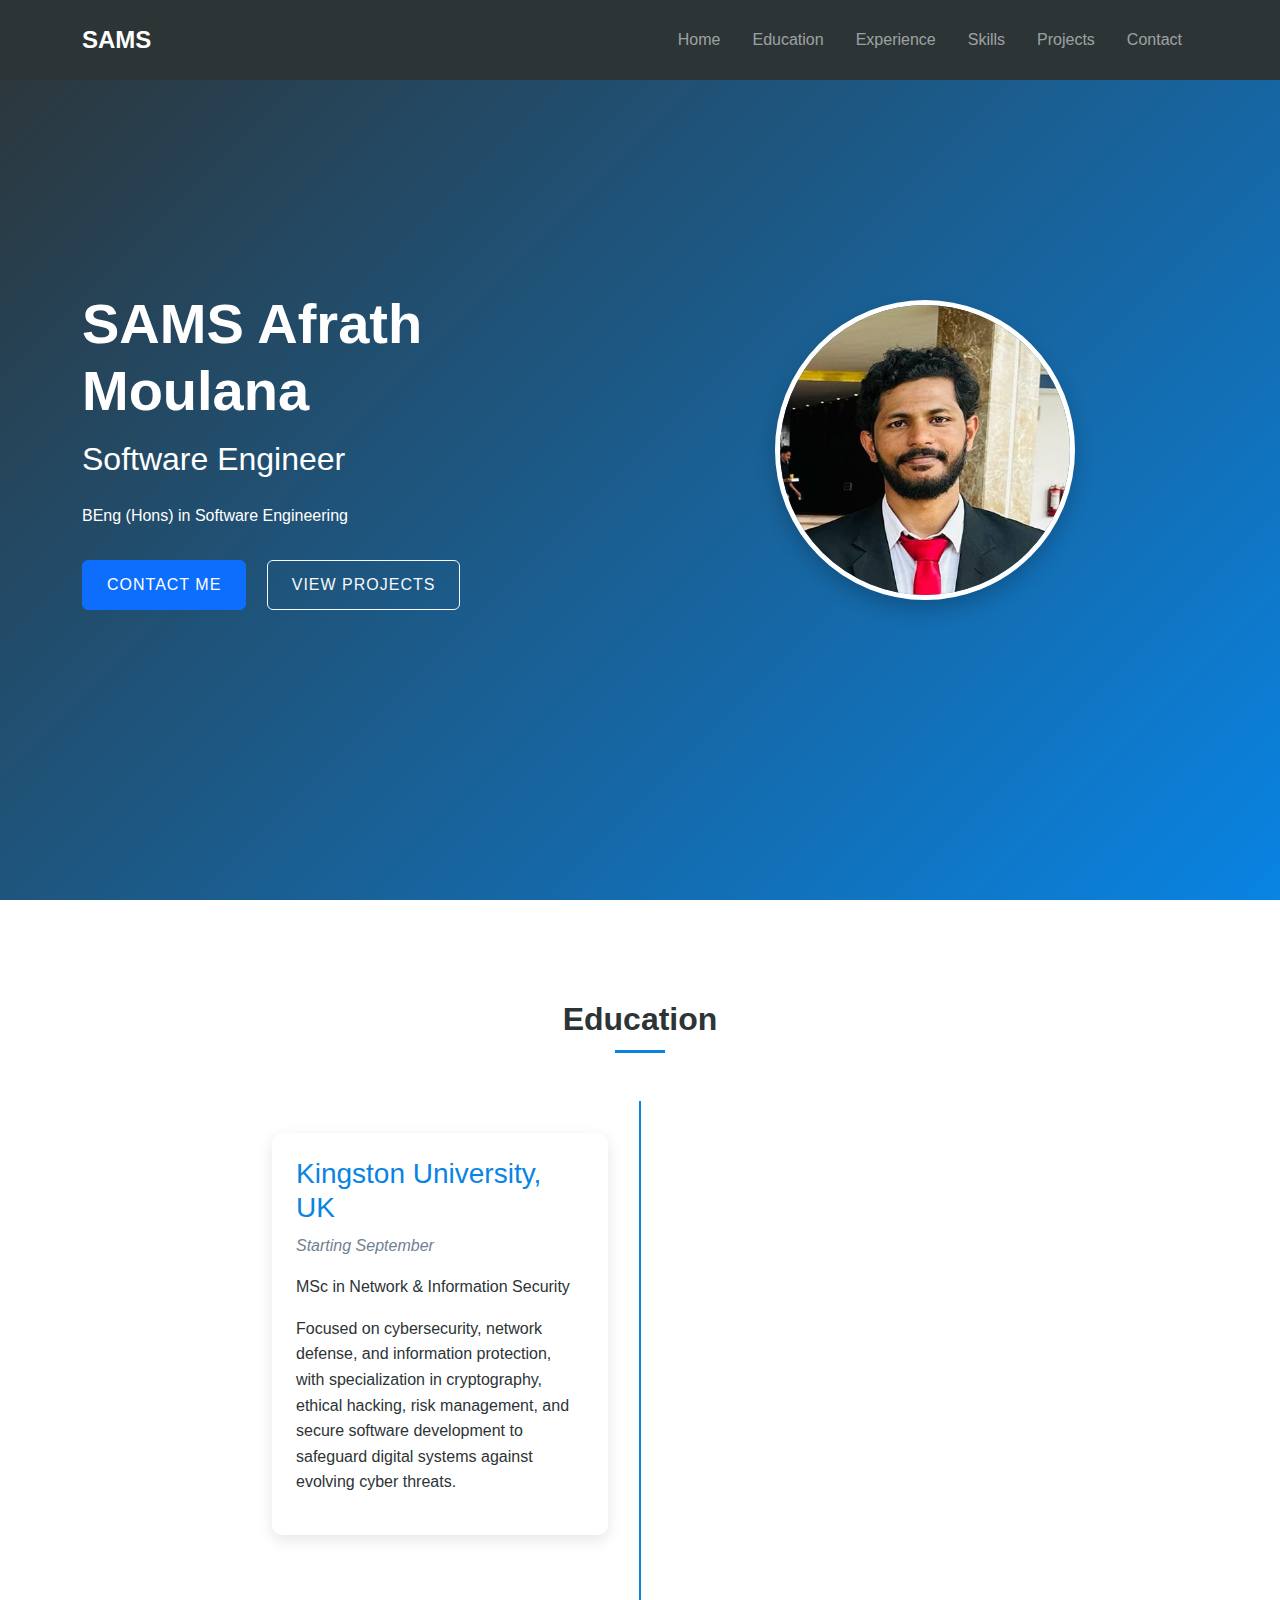
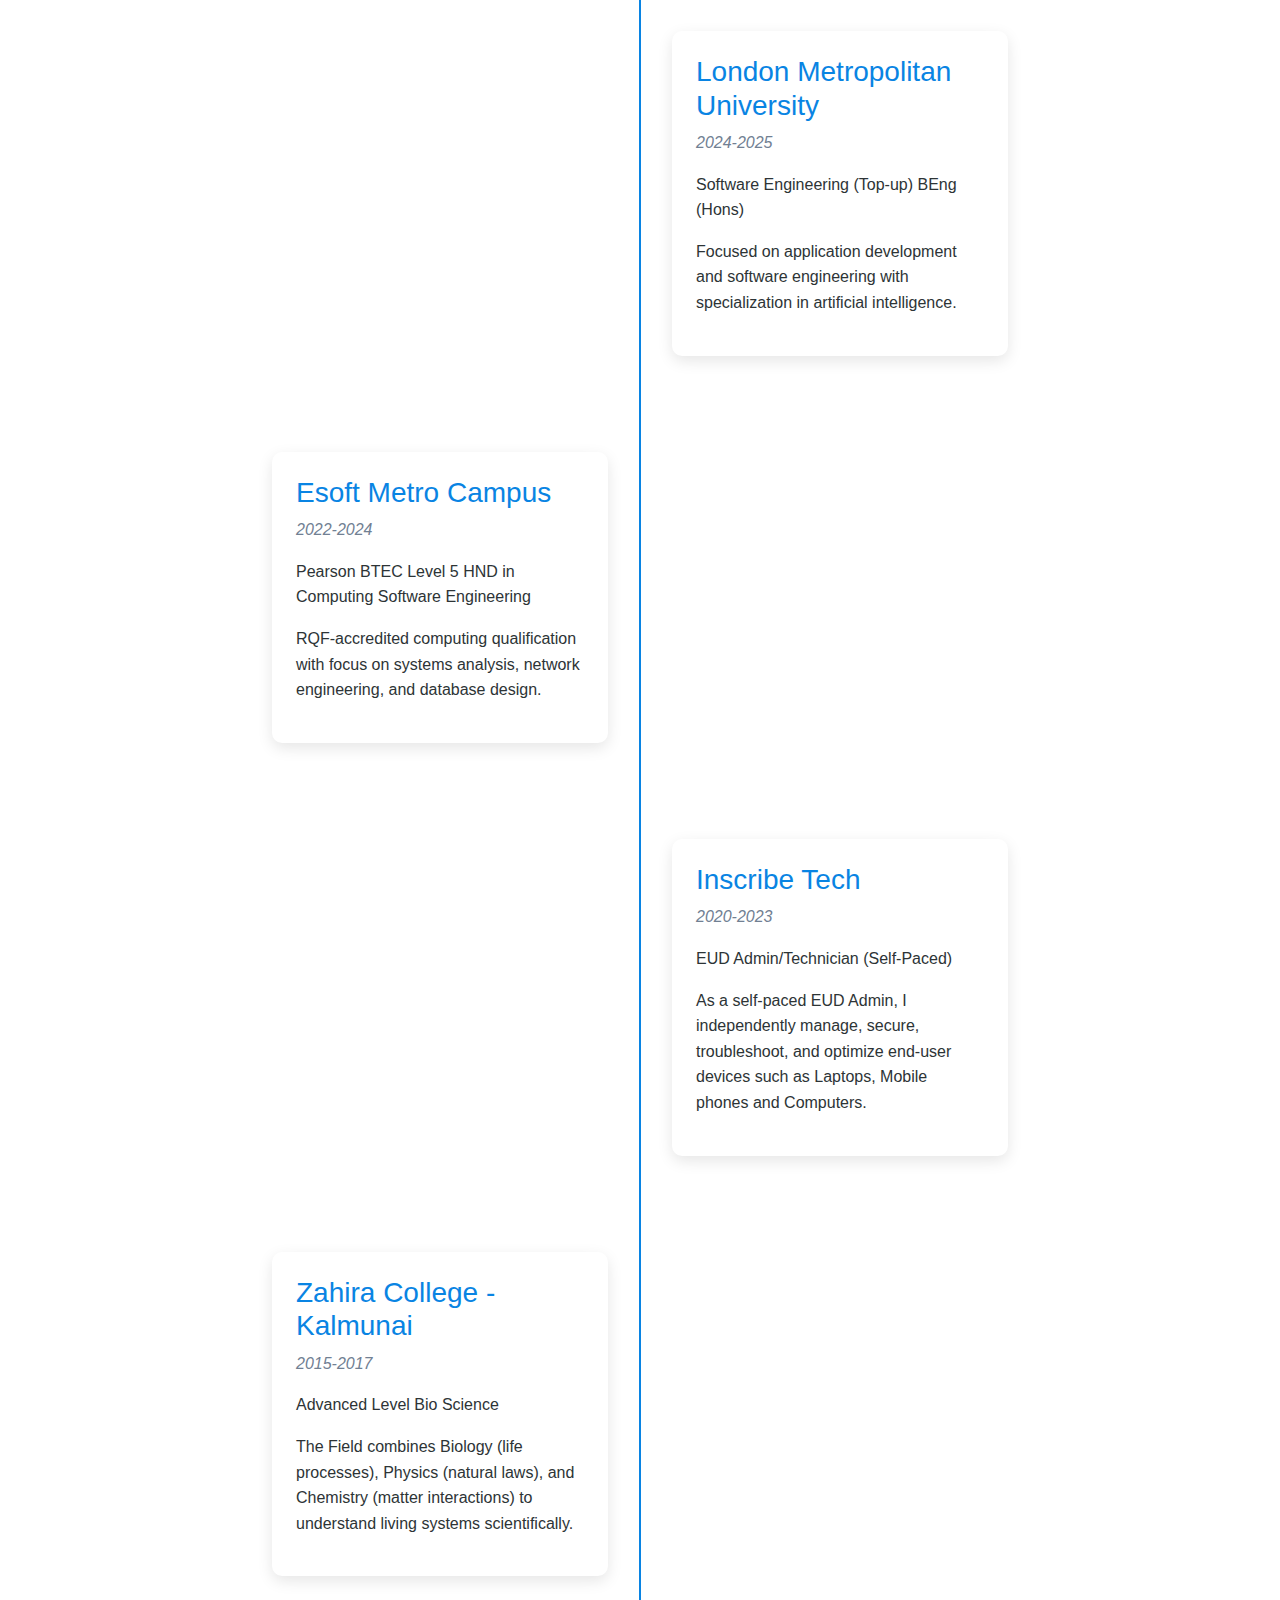
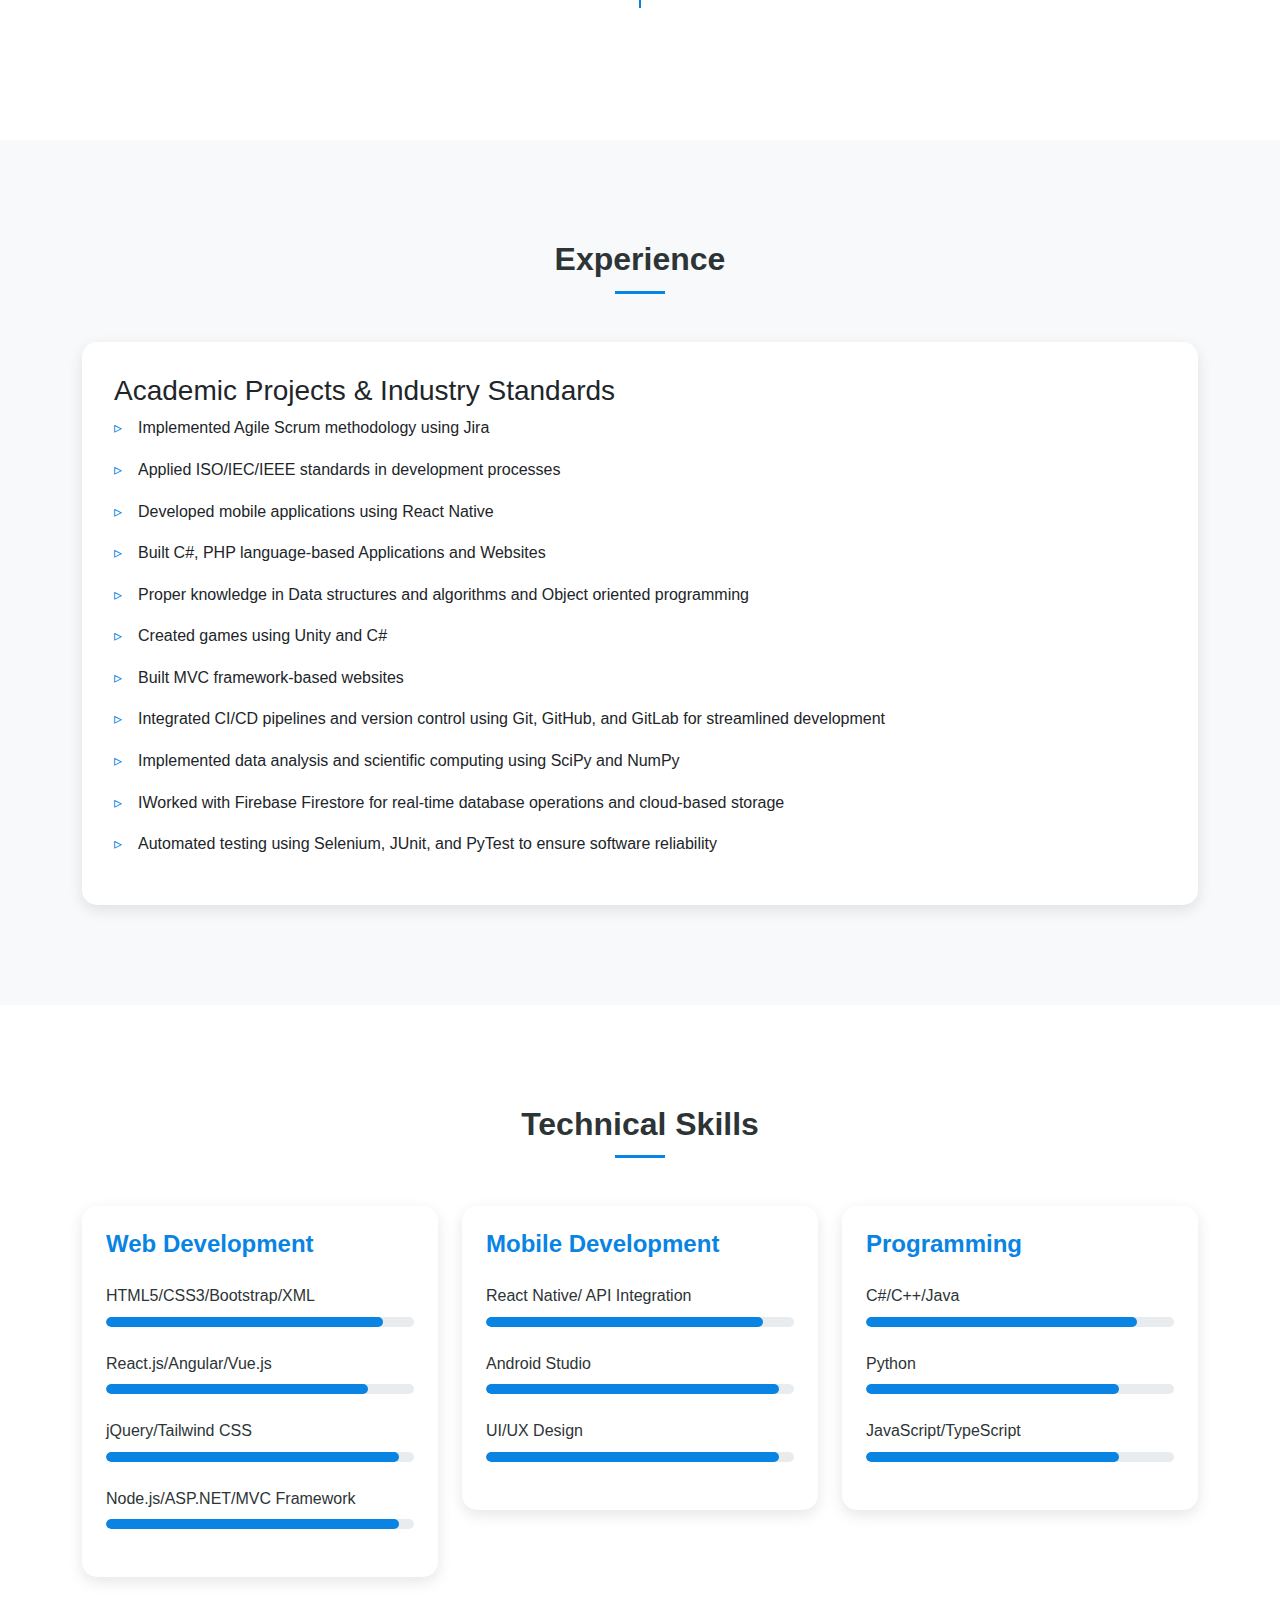
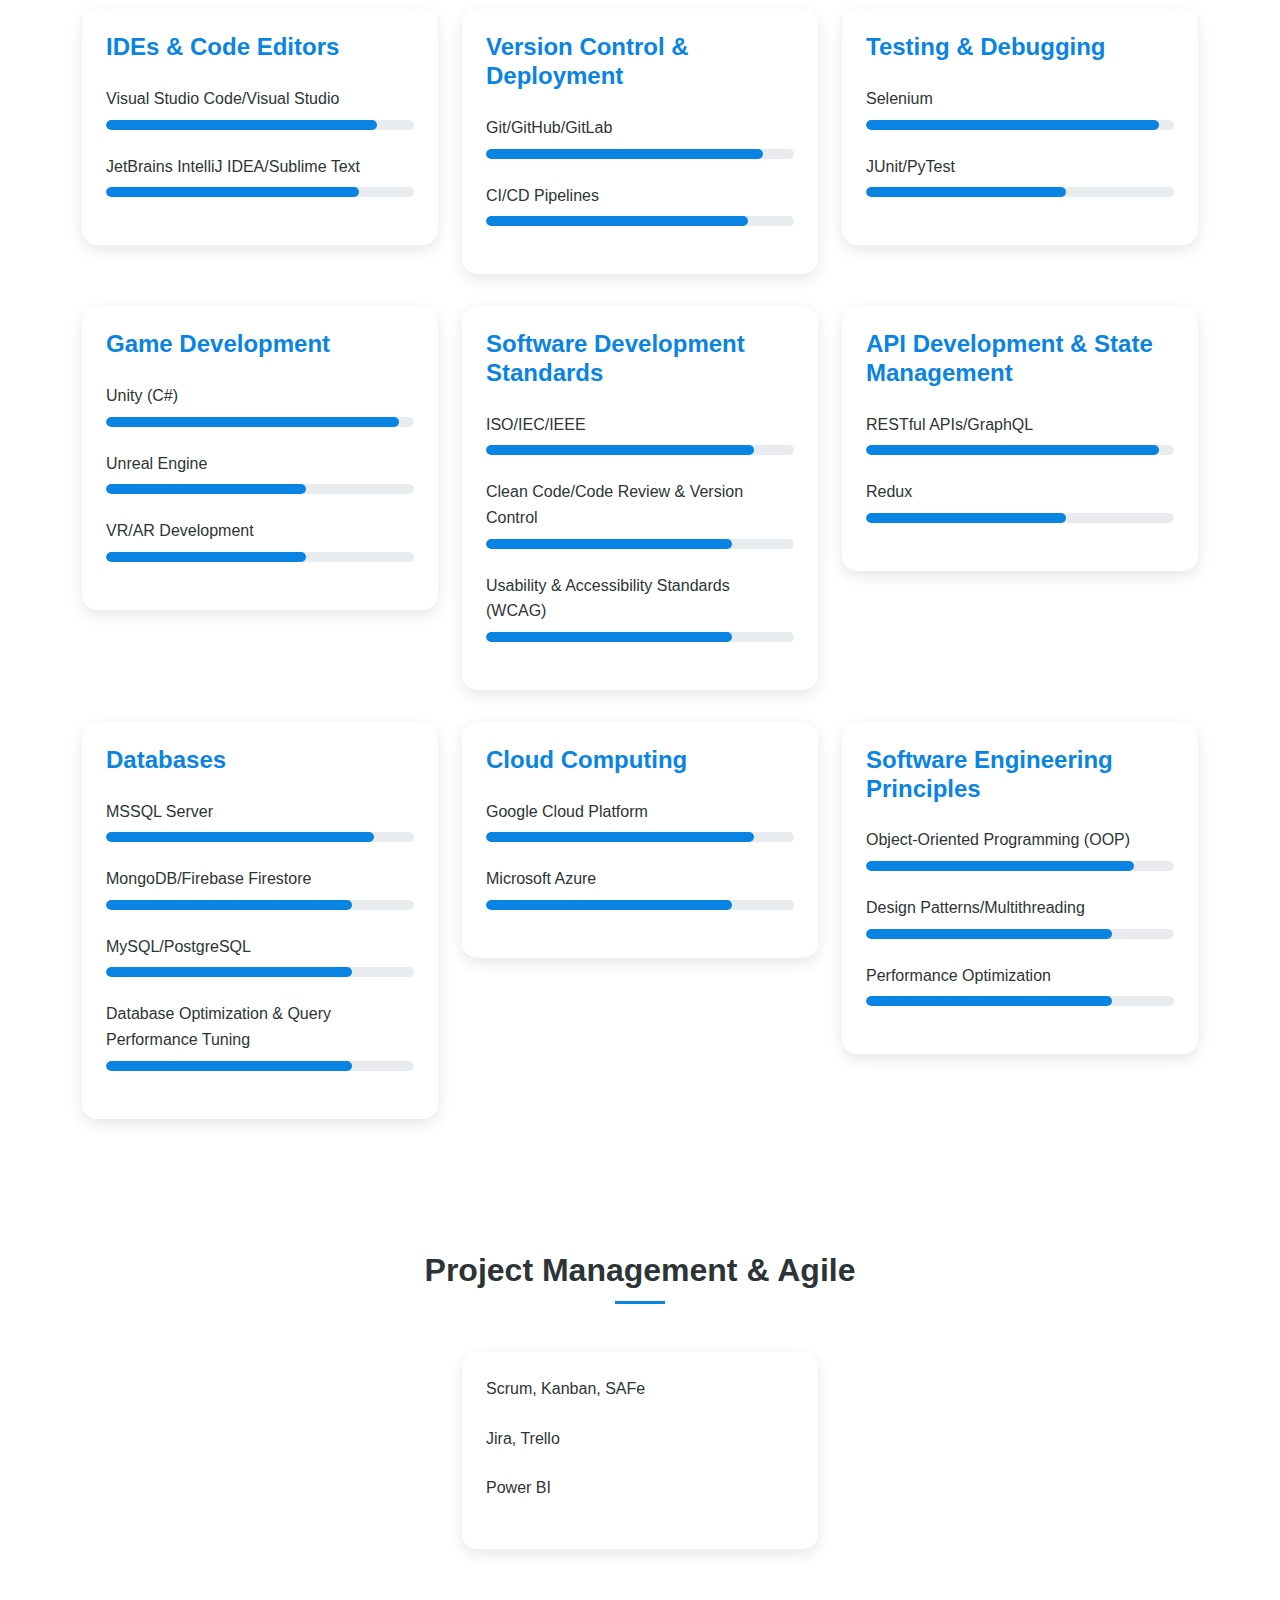
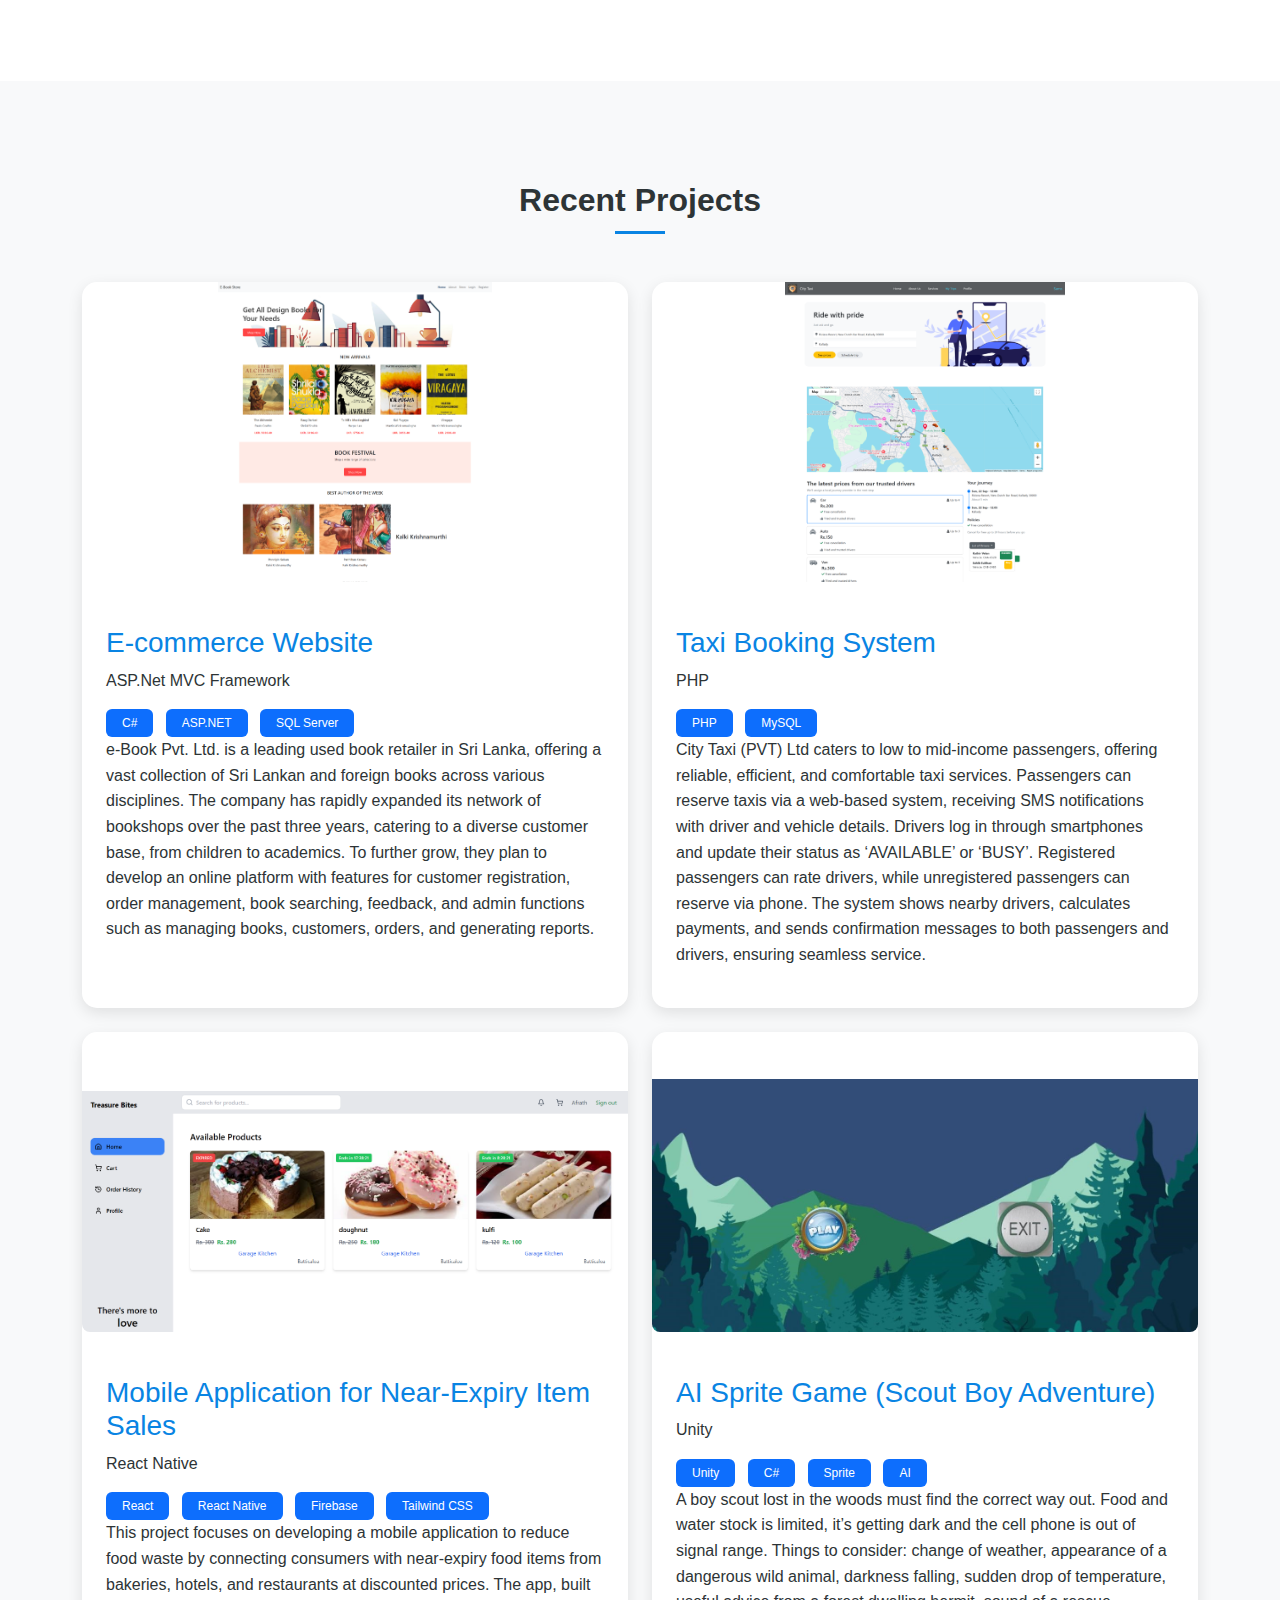
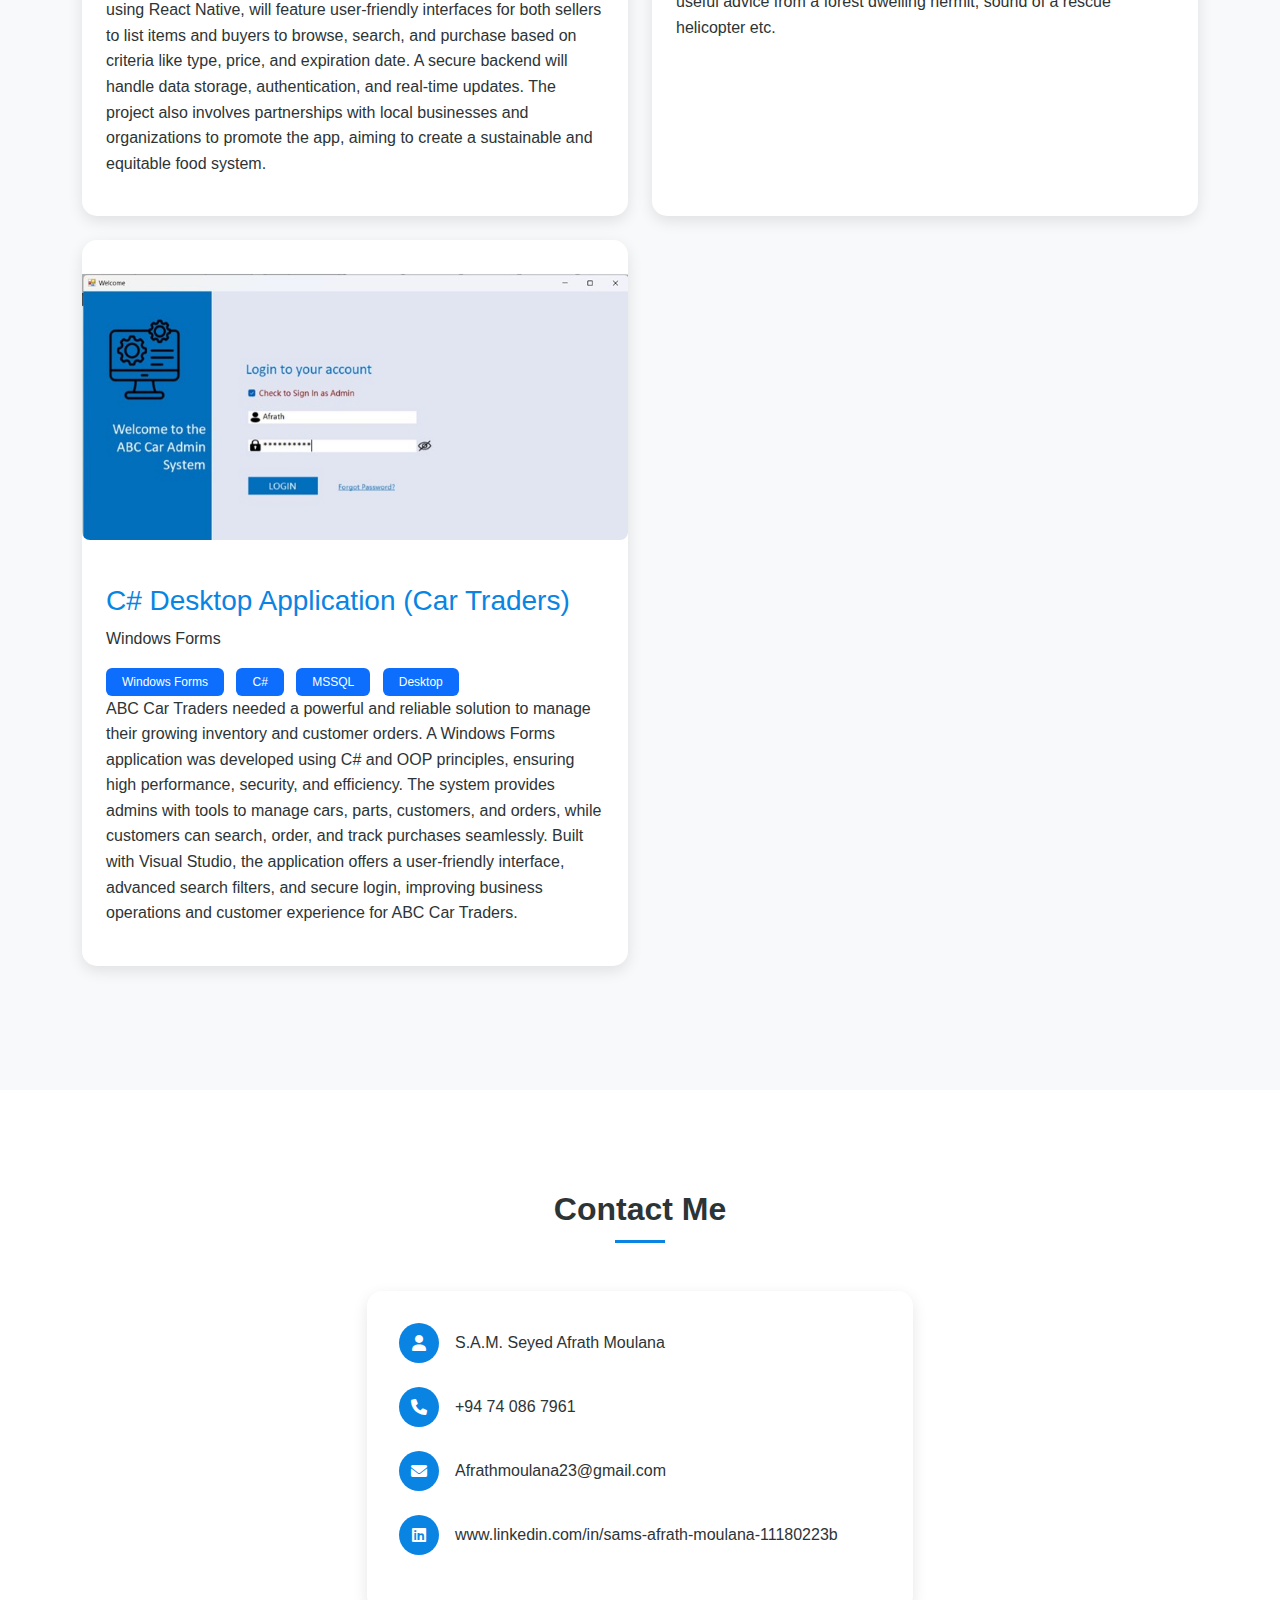
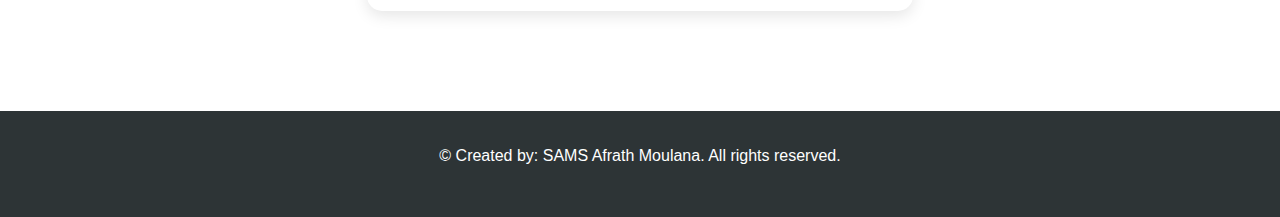
==== commit 4a068d9b: "Changes" ====
--- a/index.html
+++ b/index.html
@@ -55,6 +55,16 @@
             <div class="timeline">
                 <div class="timeline-item">
                     <div class="timeline-content">
+                        <h3>Kingston University, UK</h3>
+                        <p class="period">Starting September</p>
+                        <p>MSc in Network & Information Security</p>
+                        <p class="description">Focused on cybersecurity, network defense, and information protection, with specialization in 
+                            cryptography, ethical hacking, risk management, and secure software development to safeguard digital systems against 
+                            evolving cyber threats.</p>
+                    </div>
+                </div>
+                <div class="timeline-item">
+                    <div class="timeline-content">
                         <h3>London Metropolitan University</h3>
                         <p class="period">2024-2025</p>
                         <p>Software Engineering (Top-up) BEng (Hons)</p>
@@ -71,9 +81,9 @@
                 </div>
                 <div class="timeline-item">
                     <div class="timeline-content">
-                        <h3>NanoSoft Computing</h3>
-                        <p class="period">2018-2022</p>
-                        <p>EUD Admin (Self-Paced)</p>
+                        <h3>Inscribe Tech</h3>
+                        <p class="period">2020-2023</p>
+                        <p>EUD Admin/Technician (Self-Paced)</p>
                         <p class="description">As a self-paced EUD Admin, I independently manage, secure, troubleshoot, and optimize end-user devices such as Laptops, Mobile phones and Computers.</p>
                     </div>
                 </div>
@@ -104,6 +114,10 @@
                             <li>Proper knowledge in Data structures and algorithms and Object oriented programming</li>
                             <li>Created games using Unity and C#</li>
                             <li>Built MVC framework-based websites</li>
+                            <li>Integrated CI/CD pipelines and version control using Git, GitHub, and GitLab for streamlined development</li>
+                            <li>Implemented data analysis and scientific computing using SciPy and NumPy</li>
+                            <li>IWorked with Firebase Firestore for real-time database operations and cloud-based storage</li>
+                            <li>Automated testing using Selenium, JUnit, and PyTest to ensure software reliability</li>
                         </ul>
                     </div>
                 </div>
@@ -119,24 +133,63 @@
                     <div class="skill-category">
                         <h3>Web Development</h3>
                         <div class="skill-item">
-                            <span>HTML/CSS/JavaScript</span>
+                            <span>HTML5/CSS3/Bootstrap/XML</span>
                             <div class="progress">
                                 <div class="progress-bar" style="width: 90%"></div>
                             </div>
                         </div>
                         <div class="skill-item">
-                            <span>React.js</span>
+                            <span>React.js/Angular/Vue.js</span>
                             <div class="progress">
                                 <div class="progress-bar" style="width: 85%"></div>
                             </div>
                         </div>
-                    </div>
-                </div>
+                        <div class="skill-item">
+                            <span>jQuery/Tailwind CSS</span>
+                            <div class="progress">
+                                <div class="progress-bar" style="width: 95%"></div>
+                            </div>
+                        </div>
+                        <div class="skill-item">
+                            <span>Node.js/ASP.NET/MVC Framework</span>
+                            <div class="progress">
+                                <div class="progress-bar" style="width: 95%"></div>
+                            </div>
+                        </div>
+                    </div>
+                </div>
+
+                <div class="col-md-4">
+                    <div class="skill-category">
+                        <h3>Mobile Development</h3>
+                        <div class="skill-item">
+                            <span>React Native/ API Integration</span>
+                            <div class="progress">
+                                <div class="progress-bar" style="width: 90%"></div>
+                            </div>
+                        </div>
+                        
+                        <div class="skill-item">
+                            <span>Android Studio</span>
+                            <div class="progress">
+                                <div class="progress-bar" style="width: 95%"></div>
+                            </div>
+                        </div>
+                        <div class="skill-item">
+                            <span>UI/UX Design</span>
+                            <div class="progress">
+                                <div class="progress-bar" style="width: 95%"></div>
+                            </div>
+                        </div>
+                    </div>
+                </div>
+
+
                 <div class="col-md-4">
                     <div class="skill-category">
                         <h3>Programming</h3>
                         <div class="skill-item">
-                            <span>C#</span>
+                            <span>C#/C++/Java</span>
                             <div class="progress">
                                 <div class="progress-bar" style="width: 88%"></div>
                             </div>
@@ -148,65 +201,228 @@
                             </div>
                         </div>
                         <div class="skill-item">
-                            <span>JavaScript</span>
+                            <span>JavaScript/TypeScript</span>
                             <div class="progress">
                                 <div class="progress-bar" style="width: 82%"></div>
                             </div>
                         </div>
                     </div>
                 </div>
+
+                <div class="col-md-4">
+                    <div class="skill-category">
+                        <h3>IDEs & Code Editors</h3>
+                        <div class="skill-item">
+                            <span>Visual Studio Code/Visual Studio</span>
+                            <div class="progress">
+                                <div class="progress-bar" style="width: 88%"></div>
+                            </div>
+                        </div>
+                        <div class="skill-item">
+                            <span>JetBrains IntelliJ IDEA/Sublime Text</span>
+                            <div class="progress">
+                                <div class="progress-bar" style="width: 82%"></div>
+                            </div>
+                        </div>
+                    </div>
+                </div>
+
+                <div class="col-md-4">
+                    <div class="skill-category">
+                        <h3>Version Control & Deployment</h3>
+                        <div class="skill-item">
+                            <span> Git/GitHub/GitLab</span>
+                            <div class="progress">
+                                <div class="progress-bar" style="width: 90%"></div>
+                            </div>
+                        </div>
+                        <div class="skill-item">
+                            <span>CI/CD Pipelines</span>
+                            <div class="progress">
+                                <div class="progress-bar" style="width: 85%"></div>
+                            </div>
+                        </div>
+                    </div>
+                </div>
+
+                <div class="col-md-4">
+                    <div class="skill-category">
+                        <h3>Testing & Debugging</h3>
+                        <div class="skill-item">
+                            <span> Selenium</span>
+                            <div class="progress">
+                                <div class="progress-bar" style="width: 95%"></div>
+                            </div>
+                        </div>
+                        <div class="skill-item">
+                            <span>JUnit/PyTest</span>
+                            <div class="progress">
+                                <div class="progress-bar" style="width: 65%"></div>
+                            </div>
+                        </div>
+                    </div>
+                </div>
+
+                <div class="col-md-4">
+                    <div class="skill-category">
+                        <h3>Game Development</h3>
+                        <div class="skill-item">
+                            <span> Unity (C#)</span>
+                            <div class="progress">
+                                <div class="progress-bar" style="width: 95%"></div>
+                            </div>
+                        </div>
+                        <div class="skill-item">
+                            <span>Unreal Engine</span>
+                            <div class="progress">
+                                <div class="progress-bar" style="width: 65%"></div>
+                            </div>
+                        </div>
+                        <div class="skill-item">
+                            <span>VR/AR Development</span>
+                            <div class="progress">
+                                <div class="progress-bar" style="width: 65%"></div>
+                            </div>
+                        </div>
+                    </div>
+                </div>
+
+                <div class="col-md-4">
+                    <div class="skill-category">
+                        <h3>Software Development Standards</h3>
+                        <div class="skill-item">
+                            <span>ISO/IEC/IEEE </span>
+                            <div class="progress">
+                                <div class="progress-bar" style="width: 87%"></div>
+                            </div>
+                        </div>
+                        <div class="skill-item">
+                            <span>Clean Code/Code Review & Version Control</span>
+                            <div class="progress">
+                                <div class="progress-bar" style="width: 80%"></div>
+                            </div>
+                        </div>
+                        <div class="skill-item">
+                            <span>Usability & Accessibility Standards (WCAG)</span>
+                            <div class="progress">
+                                <div class="progress-bar" style="width: 80%"></div>
+                            </div>
+                        </div>
+                    </div>
+                </div>
+
+                <div class="col-md-4">
+                    <div class="skill-category">
+                        <h3>API Development & State Management</h3>
+                        <div class="skill-item">
+                            <span> RESTful APIs/GraphQL</span>
+                            <div class="progress">
+                                <div class="progress-bar" style="width: 95%"></div>
+                            </div>
+                        </div>
+                        <div class="skill-item">
+                            <span>Redux</span>
+                            <div class="progress">
+                                <div class="progress-bar" style="width: 65%"></div>
+                            </div>
+                        </div>
+                    </div>
+                </div>
+
                 <div class="col-md-4">
                     <div class="skill-category">
                         <h3>Databases</h3>
                         <div class="skill-item">
-                            <span>SQL Server</span>
+                            <span>MSSQL Server</span>
                             <div class="progress">
                                 <div class="progress-bar" style="width: 87%"></div>
                             </div>
                         </div>
                         <div class="skill-item">
-                            <span>Firebase</span>
+                            <span>MongoDB/Firebase Firestore</span>
                             <div class="progress">
                                 <div class="progress-bar" style="width: 80%"></div>
                             </div>
                         </div>
                         <div class="skill-item">
-                            <span>MySQL</span>
+                            <span>MySQL/PostgreSQL</span>
                             <div class="progress">
                                 <div class="progress-bar" style="width: 80%"></div>
                             </div>
                         </div>
-                    </div>
-                </div>
+                        <div class="skill-item">
+                            <span>Database Optimization & Query Performance Tuning</span>
+                            <div class="progress">
+                                <div class="progress-bar" style="width: 80%"></div>
+                            </div>
+                        </div>
+                    </div>
+                </div>
+
+                <div class="col-md-4">
+                    <div class="skill-category">
+                        <h3>Cloud Computing</h3>
+                        <div class="skill-item">
+                            <span>Google Cloud Platform</span>
+                            <div class="progress">
+                                <div class="progress-bar" style="width: 87%"></div>
+                            </div>
+                        </div>
+                        <div class="skill-item">
+                            <span>Microsoft Azure</span>
+                            <div class="progress">
+                                <div class="progress-bar" style="width: 80%"></div>
+                            </div>
+                        </div>
+                    </div>
+                </div>
+
+                <div class="col-md-4">
+                    <div class="skill-category">
+                        <h3>Software Engineering Principles</h3>
+                        <div class="skill-item">
+                            <span>Object-Oriented Programming (OOP)</span>
+                            <div class="progress">
+                                <div class="progress-bar" style="width: 87%"></div>
+                            </div>
+                        </div>
+                        <div class="skill-item">
+                            <span>Design Patterns/Multithreading</span>
+                            <div class="progress">
+                                <div class="progress-bar" style="width: 80%"></div>
+                            </div>
+                        </div>
+                        <div class="skill-item">
+                            <span>Performance Optimization</span>
+                            <div class="progress">
+                                <div class="progress-bar" style="width: 80%"></div>
+                            </div>
+                        </div>
+                    </div>
+                </div>
+
+
+
             </div>
         </div>
     </section>
 
     <section id="skills" class="section-padding" style="padding-top: 0;">
         <div class="container">
-            <h2 class="section-title">On Progress</h2>
+            <h2 class="section-title">Project Management & Agile</h2>
             <div class="row">
                 <div class="col-md-4">
                 </div>
                 <div class="col-md-4">
                     <div class="skill-category">
                         <div class="skill-item">
-                            <span>C/C++</span>
-                        </div>
-                        <div class="skill-item">
-                            <span>Java</span>
-                        </div>
-                        <div class="skill-item">
-                            <span>R/Go</span>
-                        </div>
-                        <div class="skill-item">
-                            <span>SciPy/NumPy/Pandas/Matplotlib</span>
-                        </div>
-                        <div class="skill-item">
-                            <span>MongoDB/AWS Cloud/PostgreSQL</span>
-                        </div>
-                        <div class="skill-item">
-                            <span>JQuery/JSON/AJAX</span>
+                            <span>Scrum, Kanban, SAFe</span>
+                        </div>
+                        <div class="skill-item">
+                            <span>Jira, Trello</span>
+                        </div>
+                        <div class="skill-item">
+                            <span>Power BI</span>
                         </div>
                     </div>
                 </div>
@@ -257,12 +473,6 @@
                                     </div>
                                 </div>
 
-                                <!-- <button class="carousel-control-prev" type="button" data-bs-target="#ecommerceSlider" data-bs-slide="prev">
-                                    <span class="carousel-control-prev-icon"></span>
-                                </button>
-                                <button class="carousel-control-next" type="button" data-bs-target="#ecommerceSlider" data-bs-slide="next">
-                                    <span class="carousel-control-next-icon"></span>
-                                </button> -->
                             </div>
                         </div>
                         <div class="project-info">
@@ -457,7 +667,73 @@
                     </div>
                 </div>
                 
+
+                <!-- C# Windows Forms Application for Car Traders -->
+                <div class="col-lg-6 mb-4">
+                    <div class="project-card">
+                        <div class="project-slider">
+                            <div id="ecommerceSlider" class="carousel slide" data-bs-ride="carousel">
+                                
+                                <div class="carousel-inner">
+                                    <div class="carousel-item active">
+                                        <img src="Project_Images/C-Sharp.jpg" class="d-block w-100" alt="E-commerce Project 1">
+                                    </div>
+                                    <div class="carousel-item">
+                                        <img src="Project_Images/C-Sharp1.jpg" class="d-block w-100" alt="E-commerce Project 2">
+                                    </div>
+                                    <div class="carousel-item">
+                                        <img src="Project_Images/C-Sharp2.jpg" class="d-block w-100" alt="E-commerce Project 3">
+                                    </div>
+                                    <div class="carousel-item">
+                                        <img src="Project_Images/C-Sharp3.jpg" class="d-block w-100" alt="E-commerce Project 4">
+                                    </div>
+                                    <div class="carousel-item">
+                                        <img src="Project_Images/C-Sharp4.jpg" class="d-block w-100" alt="E-commerce Project 5">
+                                    </div>
+                                    <div class="carousel-item">
+                                        <img src="Project_Images/C-Sharp5.jpg" class="d-block w-100" alt="E-commerce Project 6">
+                                    </div>
+                                    <div class="carousel-item">
+                                        <img src="Project_Images/C-Sharp6.jpg" class="d-block w-100" alt="E-commerce Project 7">
+                                    </div>
+                                    <div class="carousel-item">
+                                        <img src="Project_Images/C-Sharp7.jpg" class="d-block w-100" alt="E-commerce Project 8">
+                                    </div>
+                                    <div class="carousel-item">
+                                        <img src="Project_Images/C-Sharp8.jpg" class="d-block w-100" alt="E-commerce Project 8">
+                                    </div>
+                                    <div class="carousel-item">
+                                        <img src="Project_Images/C-Sharp9.jpg" class="d-block w-100" alt="E-commerce Project 8">
+                                    </div>
+                                    <div class="carousel-item">
+                                        <img src="Project_Images/C-Sharp10.jpg" class="d-block w-100" alt="E-commerce Project 8">
+                                    </div>
+                                </div>
+
+                            </div>
+                        </div>
+                        <div class="project-info">
+                            <h3>C# Desktop Application (Car Traders)</h3>
+                            <p>Windows Forms</p>
+                            <div class="project-tech">
+                                <span class="badge bg-primary">Windows Forms</span>
+                                <span class="badge bg-primary">C#</span>
+                                <span class="badge bg-primary">MSSQL</span>
+                                <span class="badge bg-primary">Desktop</span>
+                            </div>
+                            <p>ABC Car Traders needed a powerful and reliable solution to manage their growing inventory 
+                                and customer orders. A Windows Forms application was developed using C# and OOP principles, 
+                                ensuring high performance, security, and efficiency. The system provides admins with tools to 
+                                manage cars, parts, customers, and orders, while customers can search, order, and track purchases seamlessly.
+                                 Built with Visual Studio, the application offers a user-friendly interface, advanced search filters, and secure 
+                                 login, improving business operations and customer experience for ABC Car Traders.
+                                </p>
+                        </div>
+                    </div>
+                </div>
                 <!-- Add other project cards similarly -->
+
+
             </div>
         </div>
     </section>
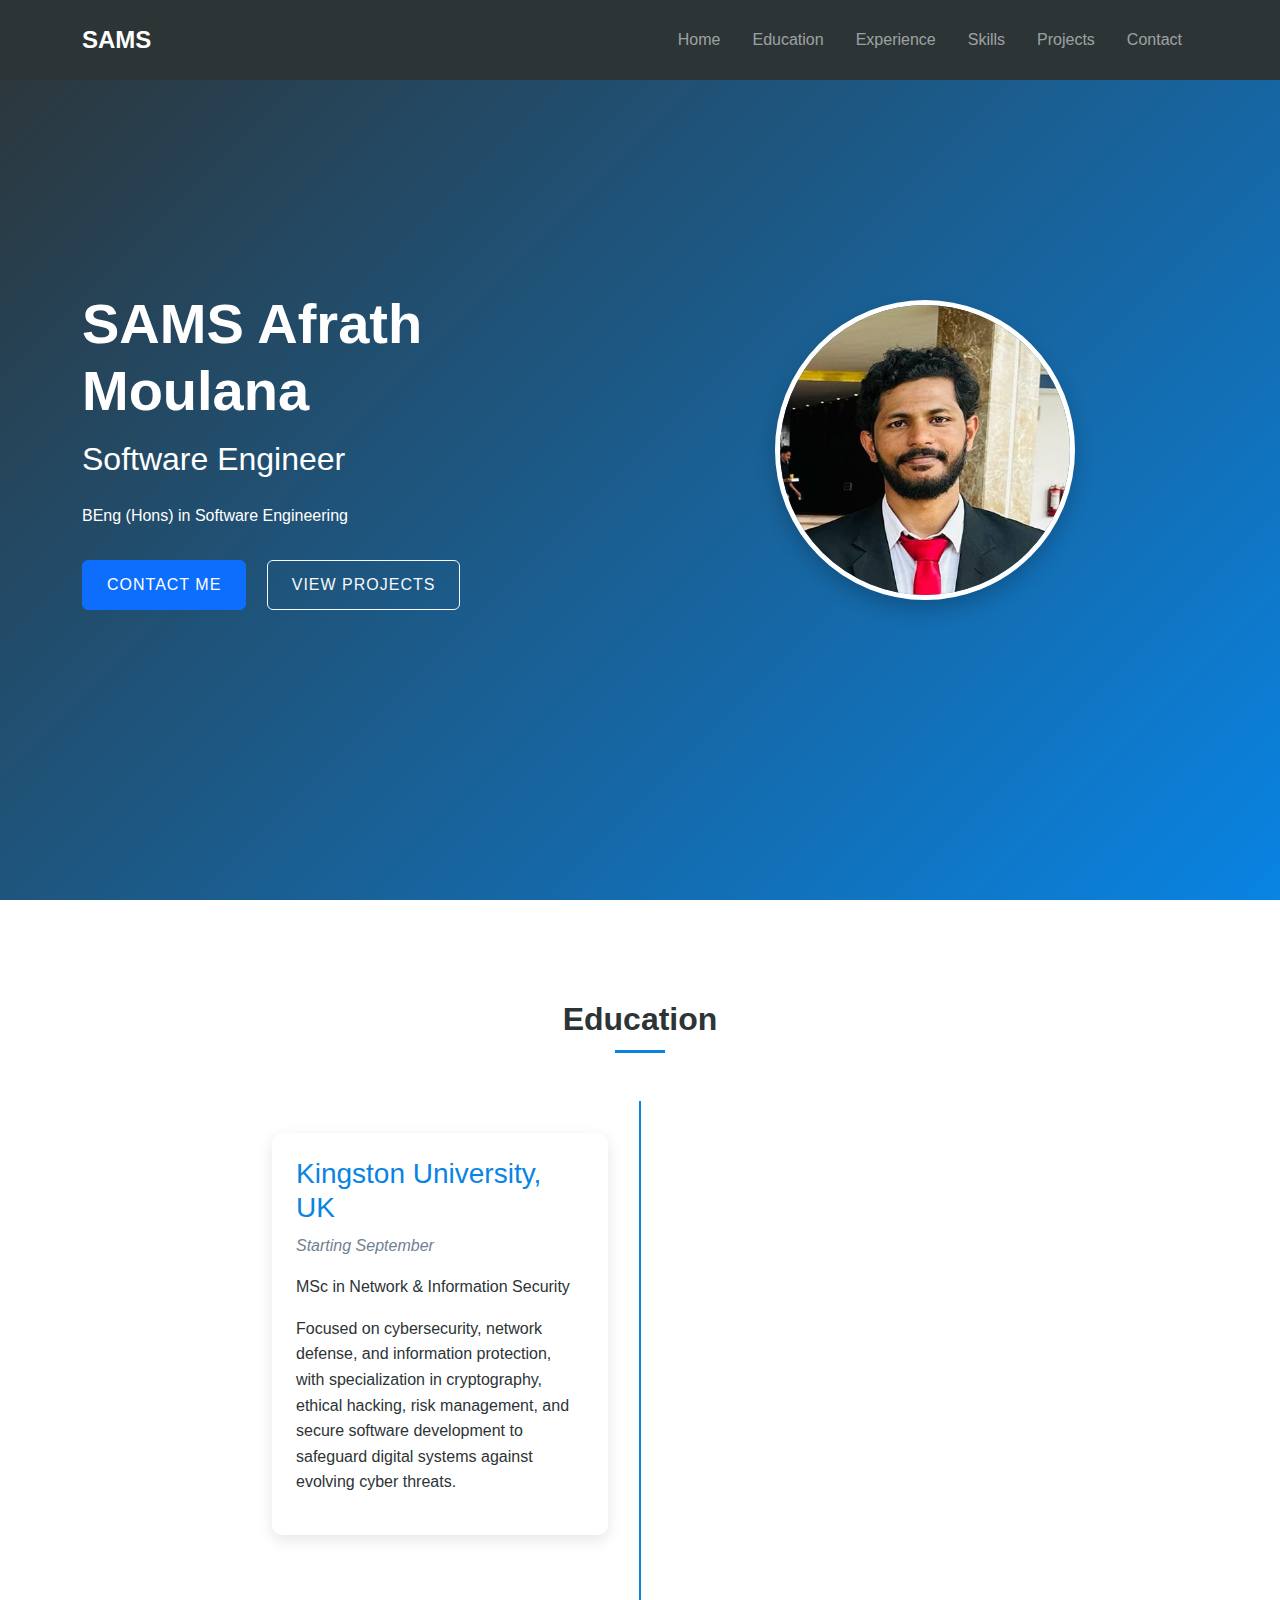
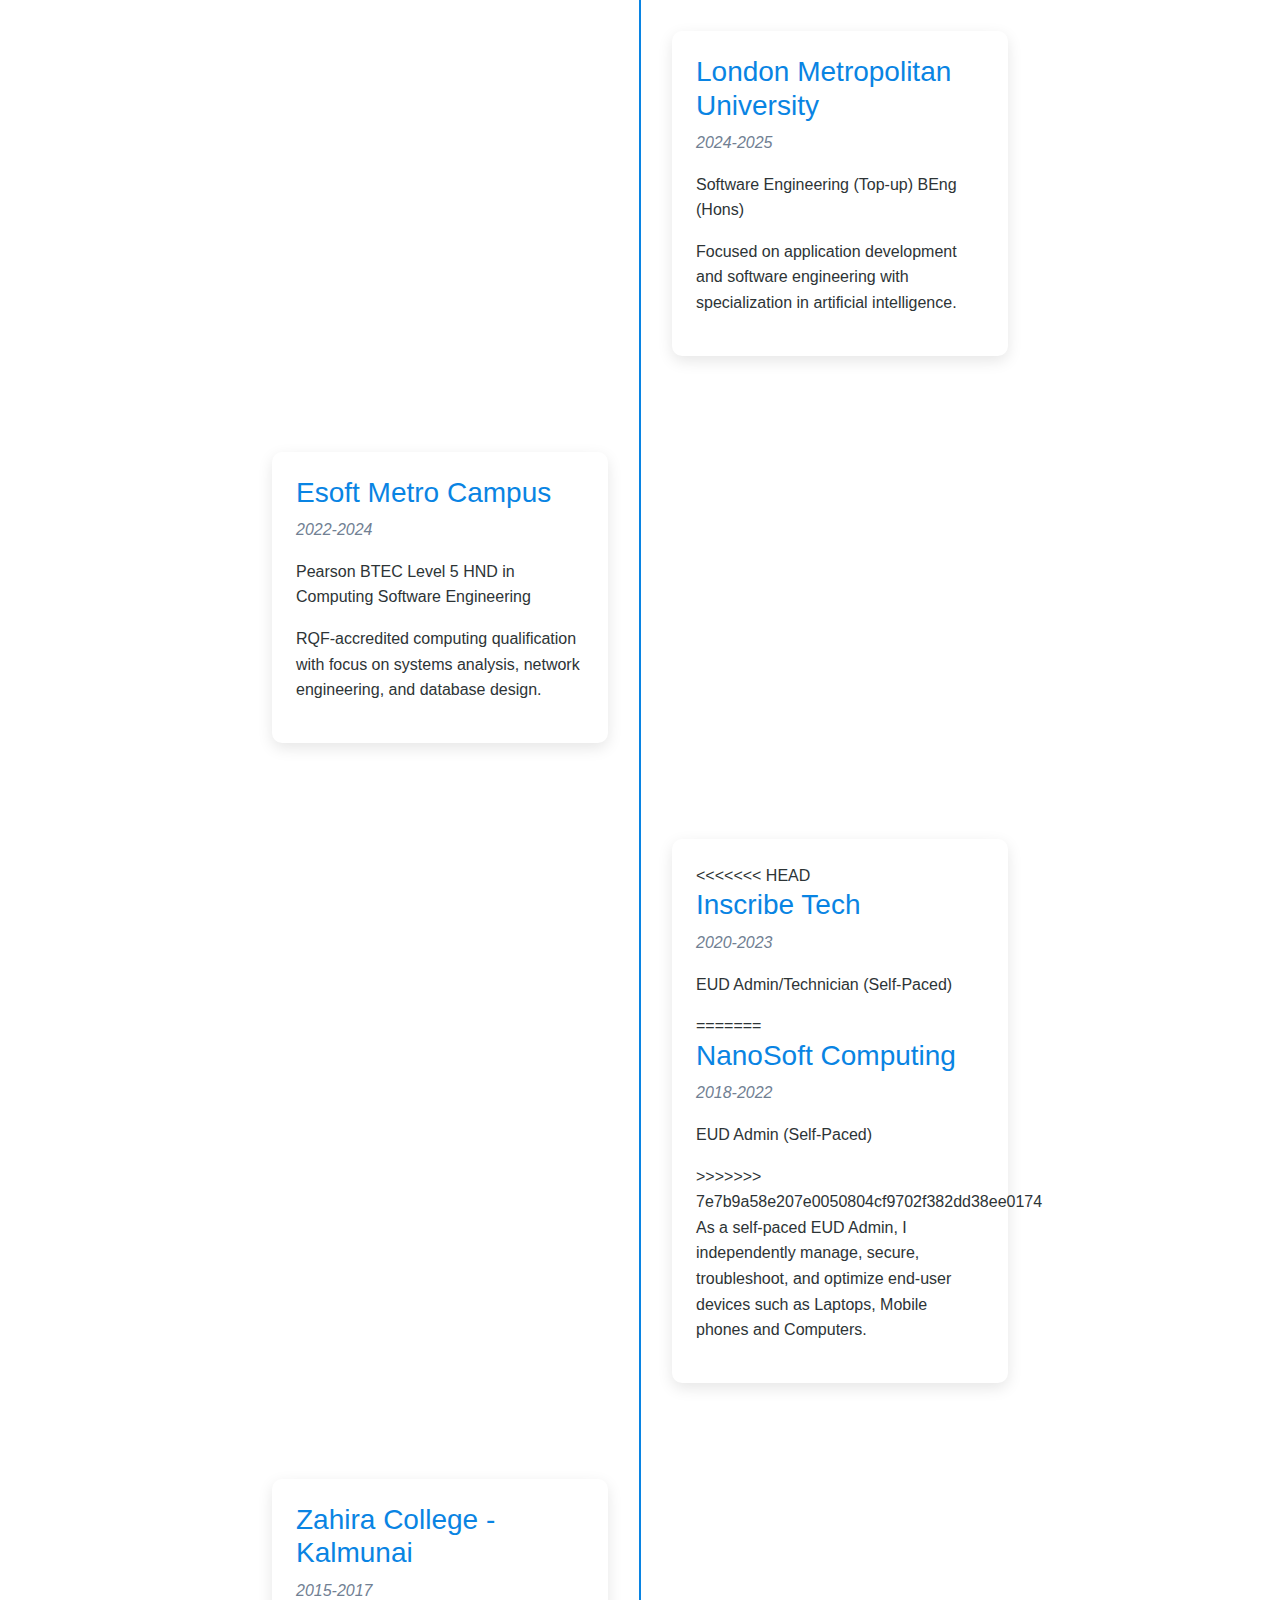
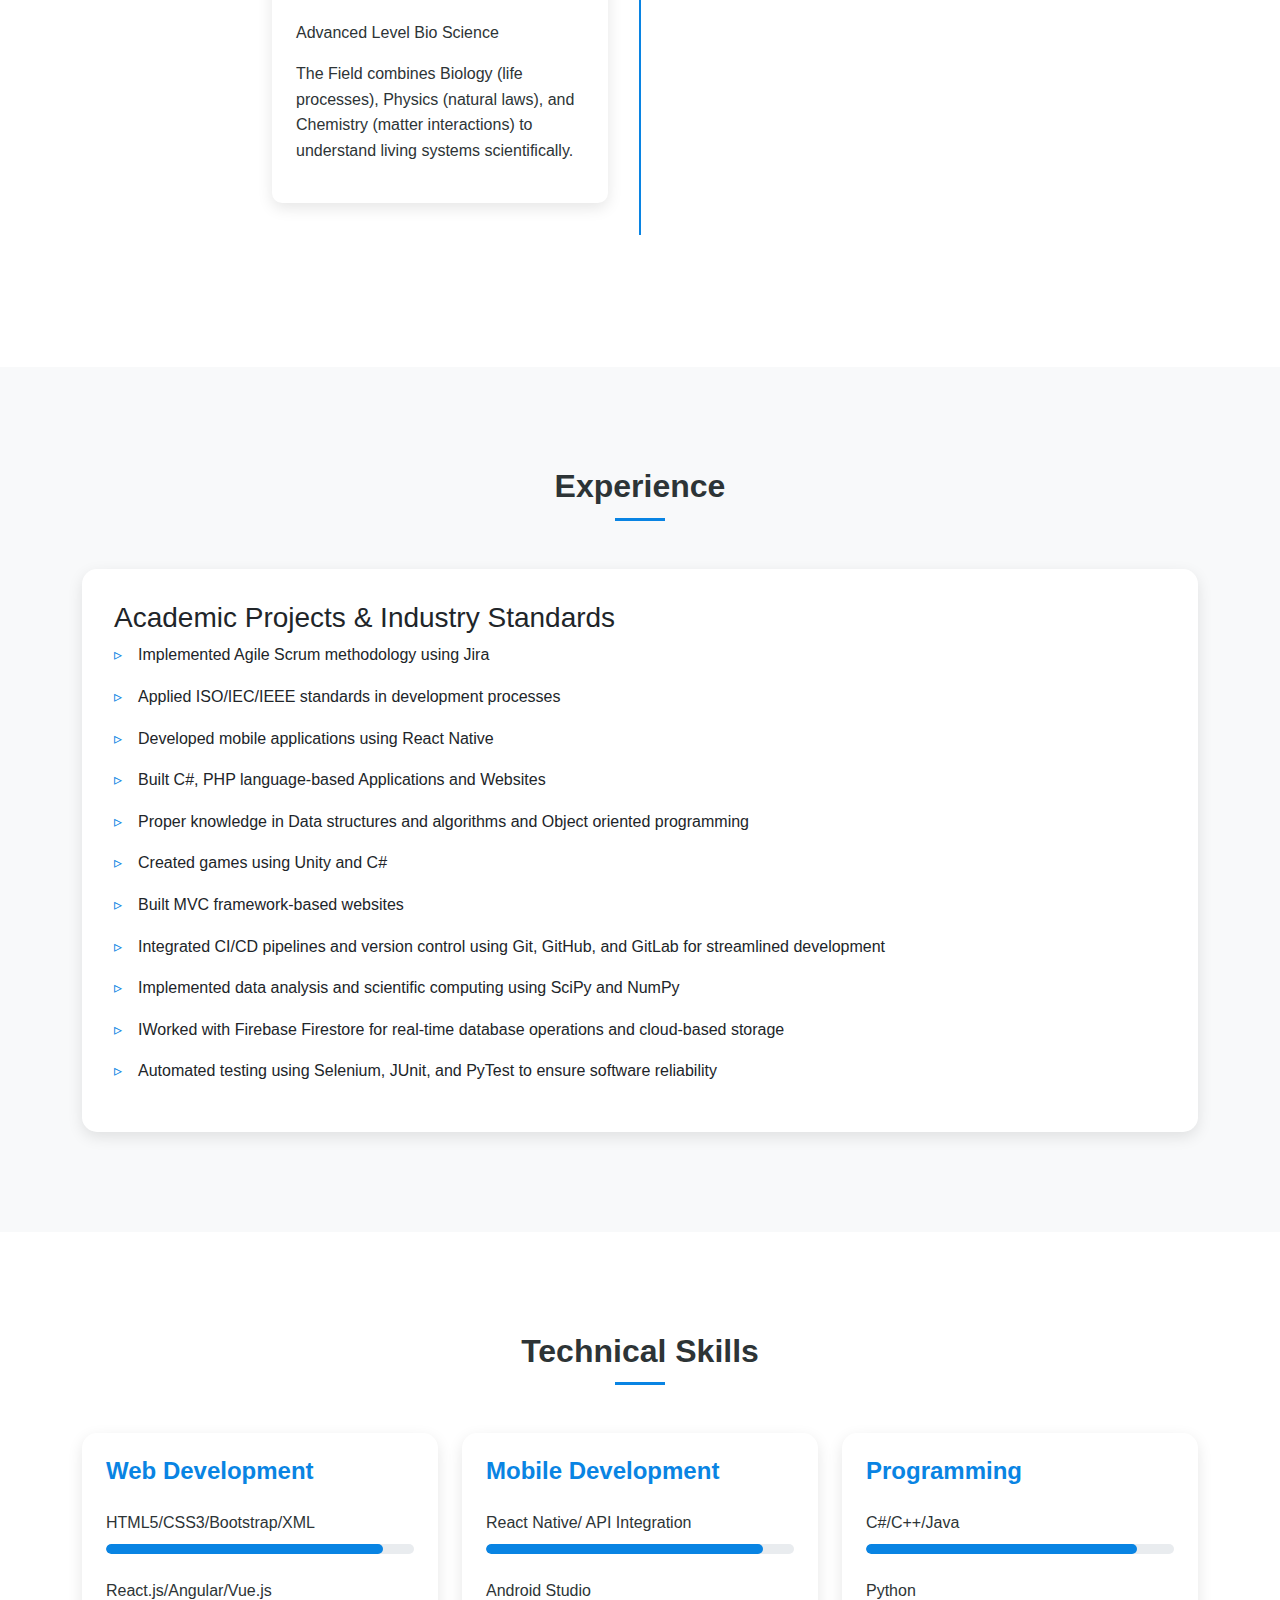
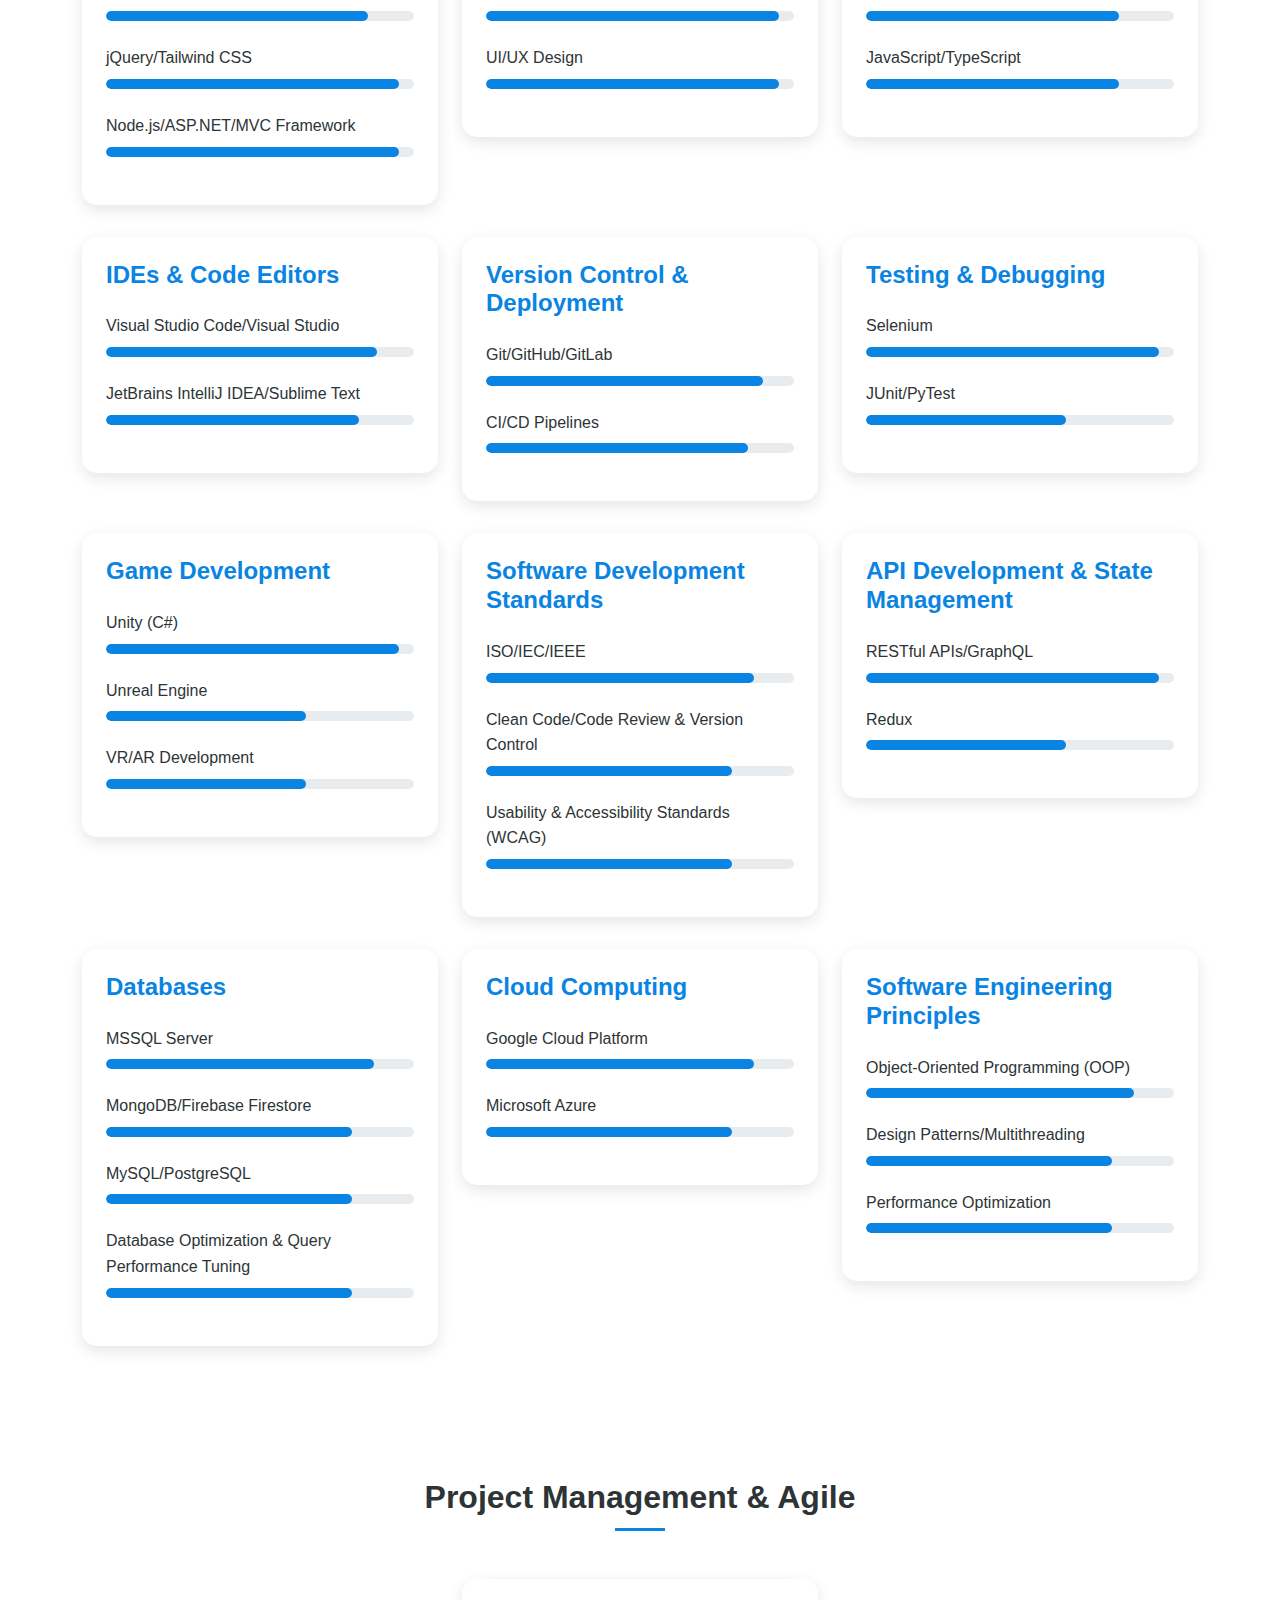
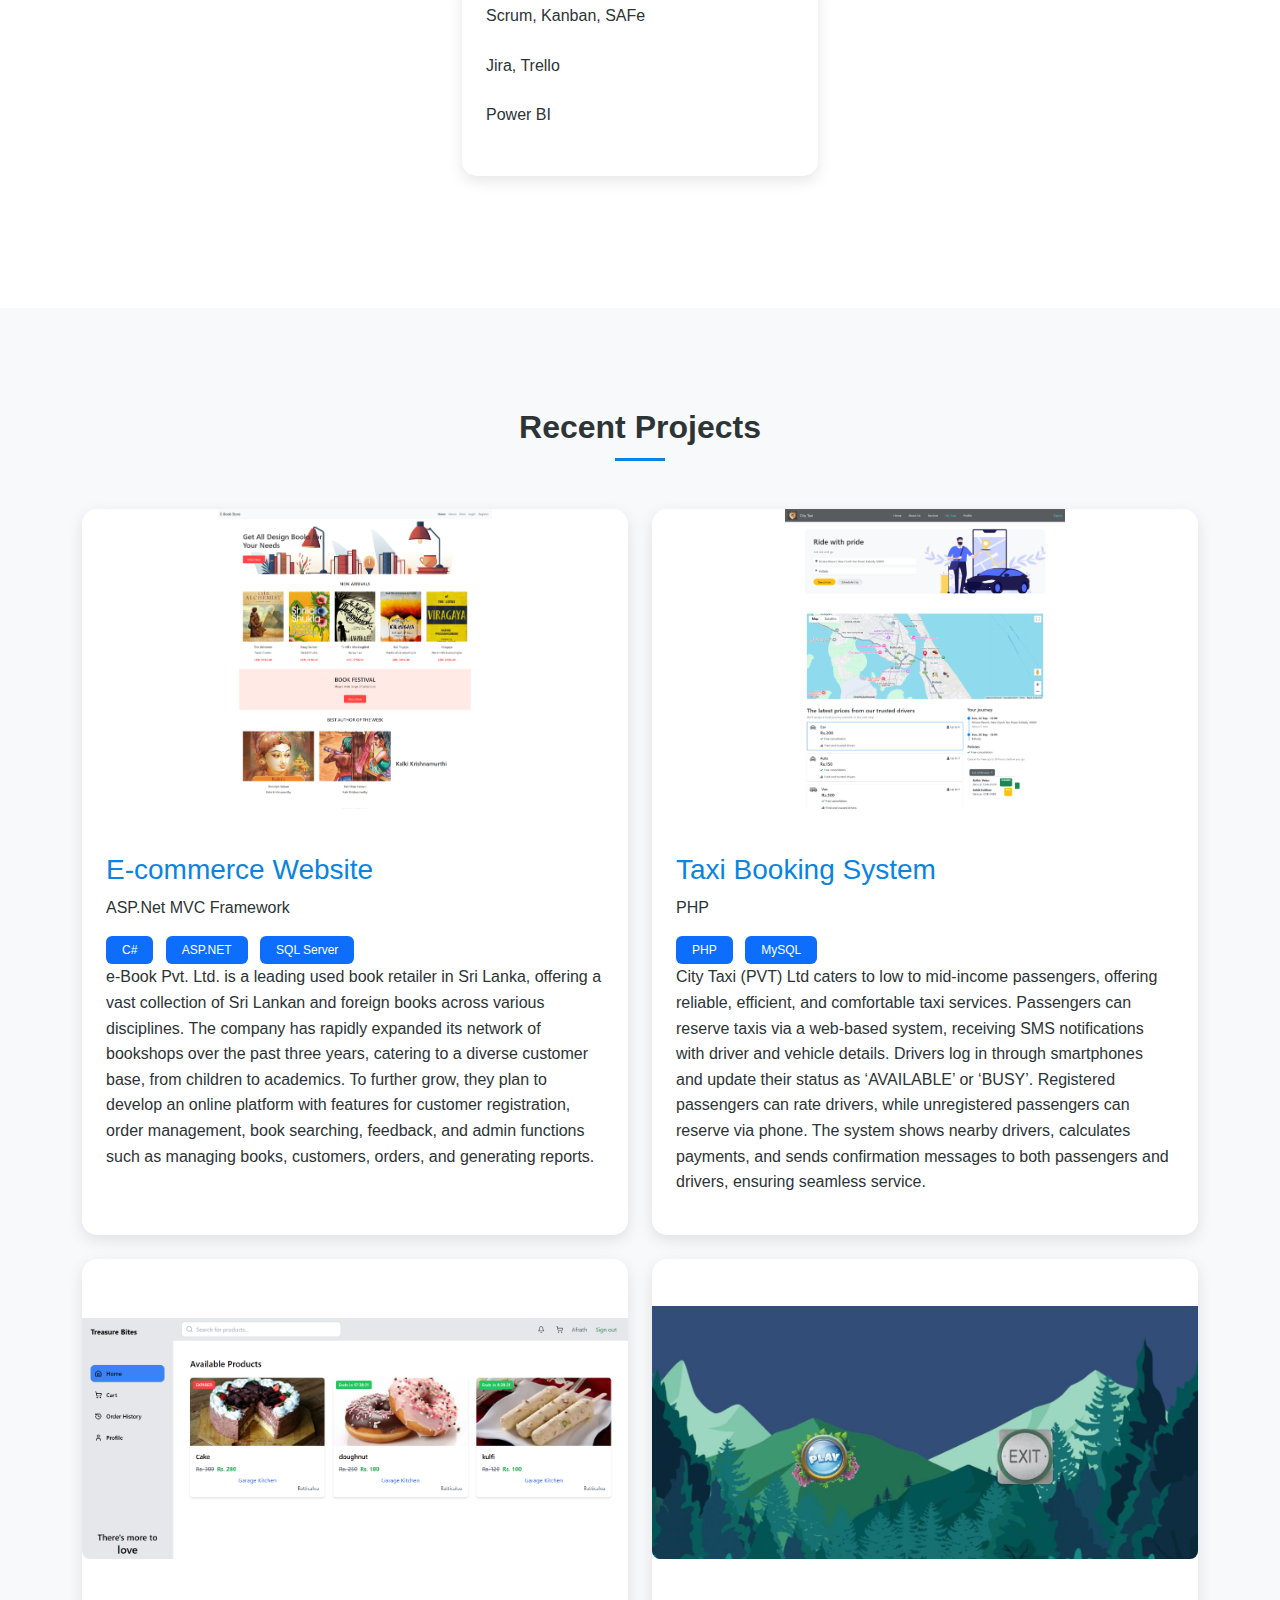
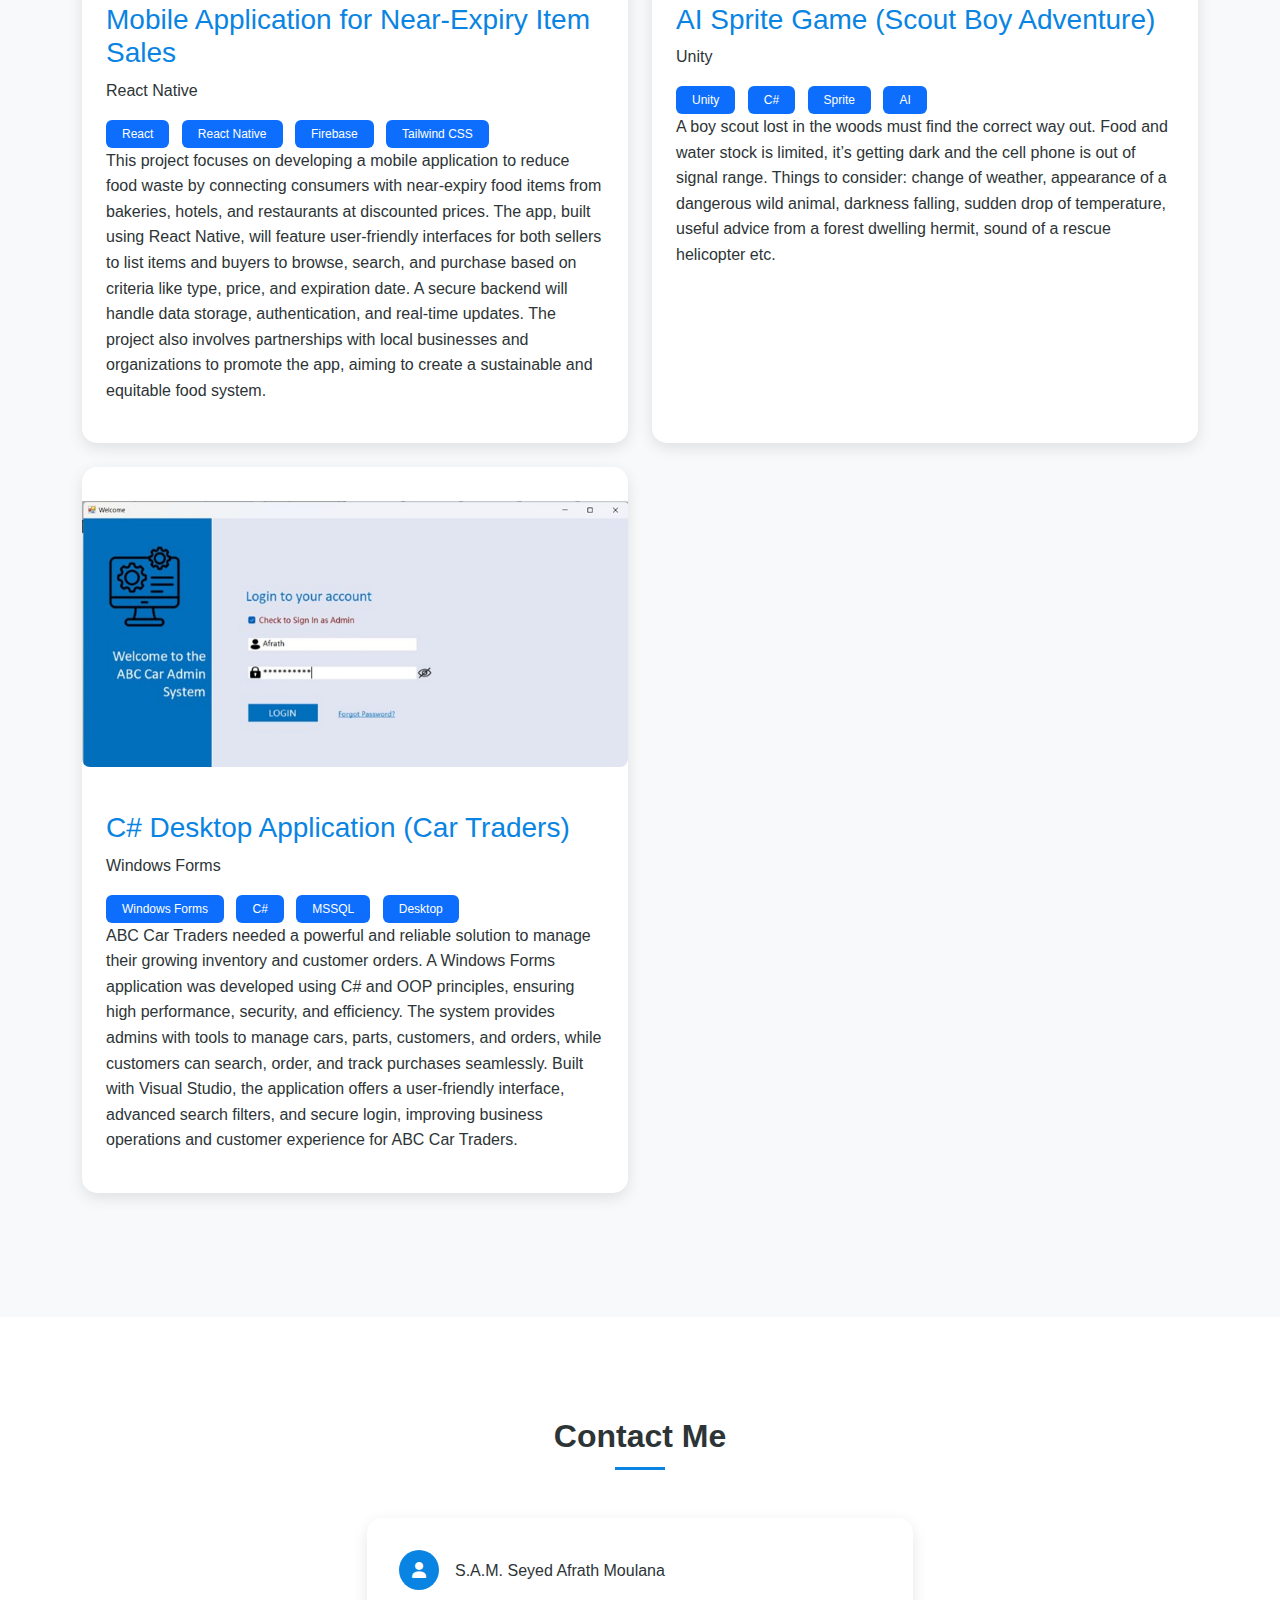
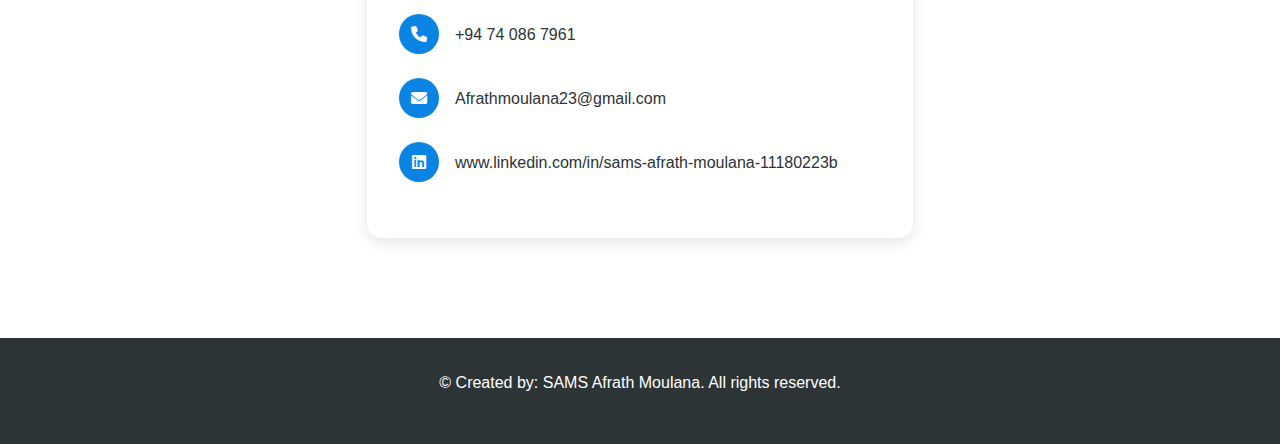
==== commit e7fda0d4: "Resolve" ====
--- a/index.html
+++ b/index.html
@@ -81,9 +81,15 @@
                 </div>
                 <div class="timeline-item">
                     <div class="timeline-content">
+<<<<<<< HEAD
                         <h3>Inscribe Tech</h3>
                         <p class="period">2020-2023</p>
                         <p>EUD Admin/Technician (Self-Paced)</p>
+=======
+                        <h3>NanoSoft Computing</h3>
+                        <p class="period">2018-2022</p>
+                        <p>EUD Admin (Self-Paced)</p>
+>>>>>>> 7e7b9a58e207e0050804cf9702f382dd38ee0174
                         <p class="description">As a self-paced EUD Admin, I independently manage, secure, troubleshoot, and optimize end-user devices such as Laptops, Mobile phones and Computers.</p>
                     </div>
                 </div>
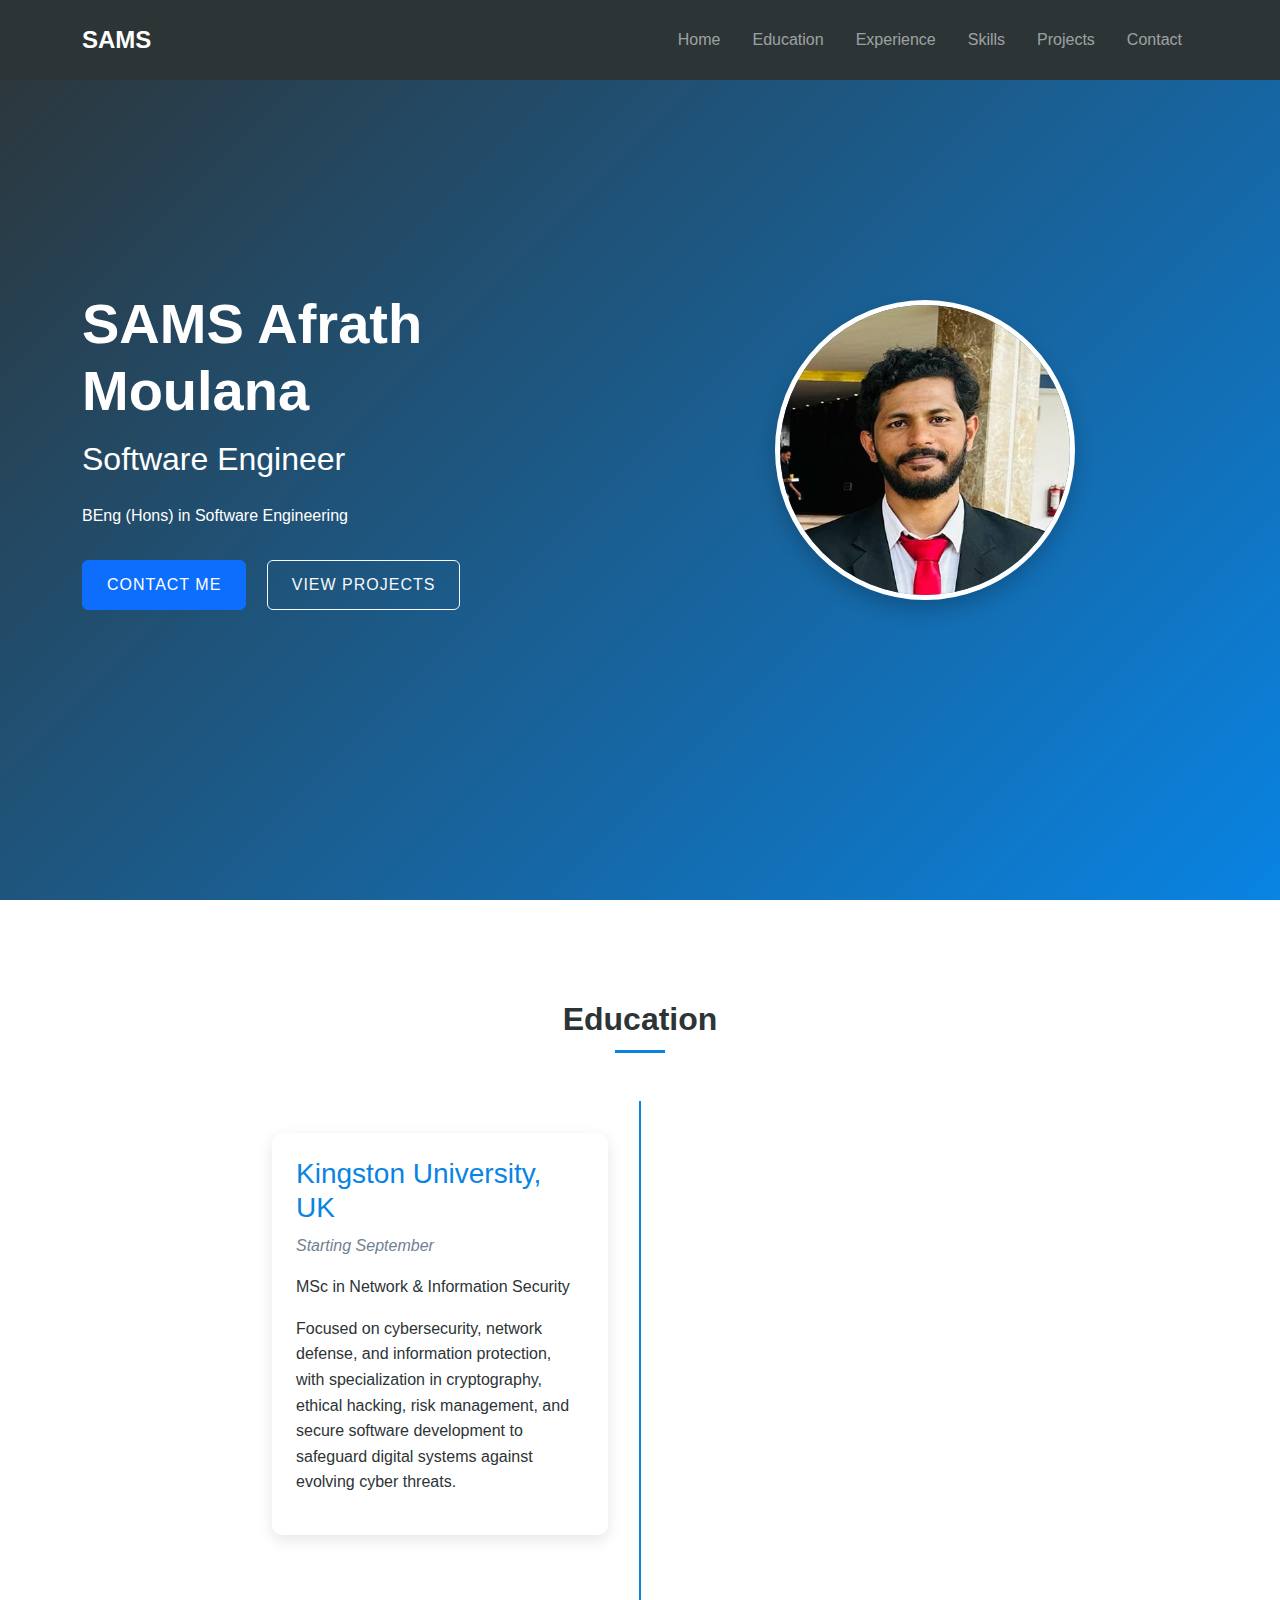
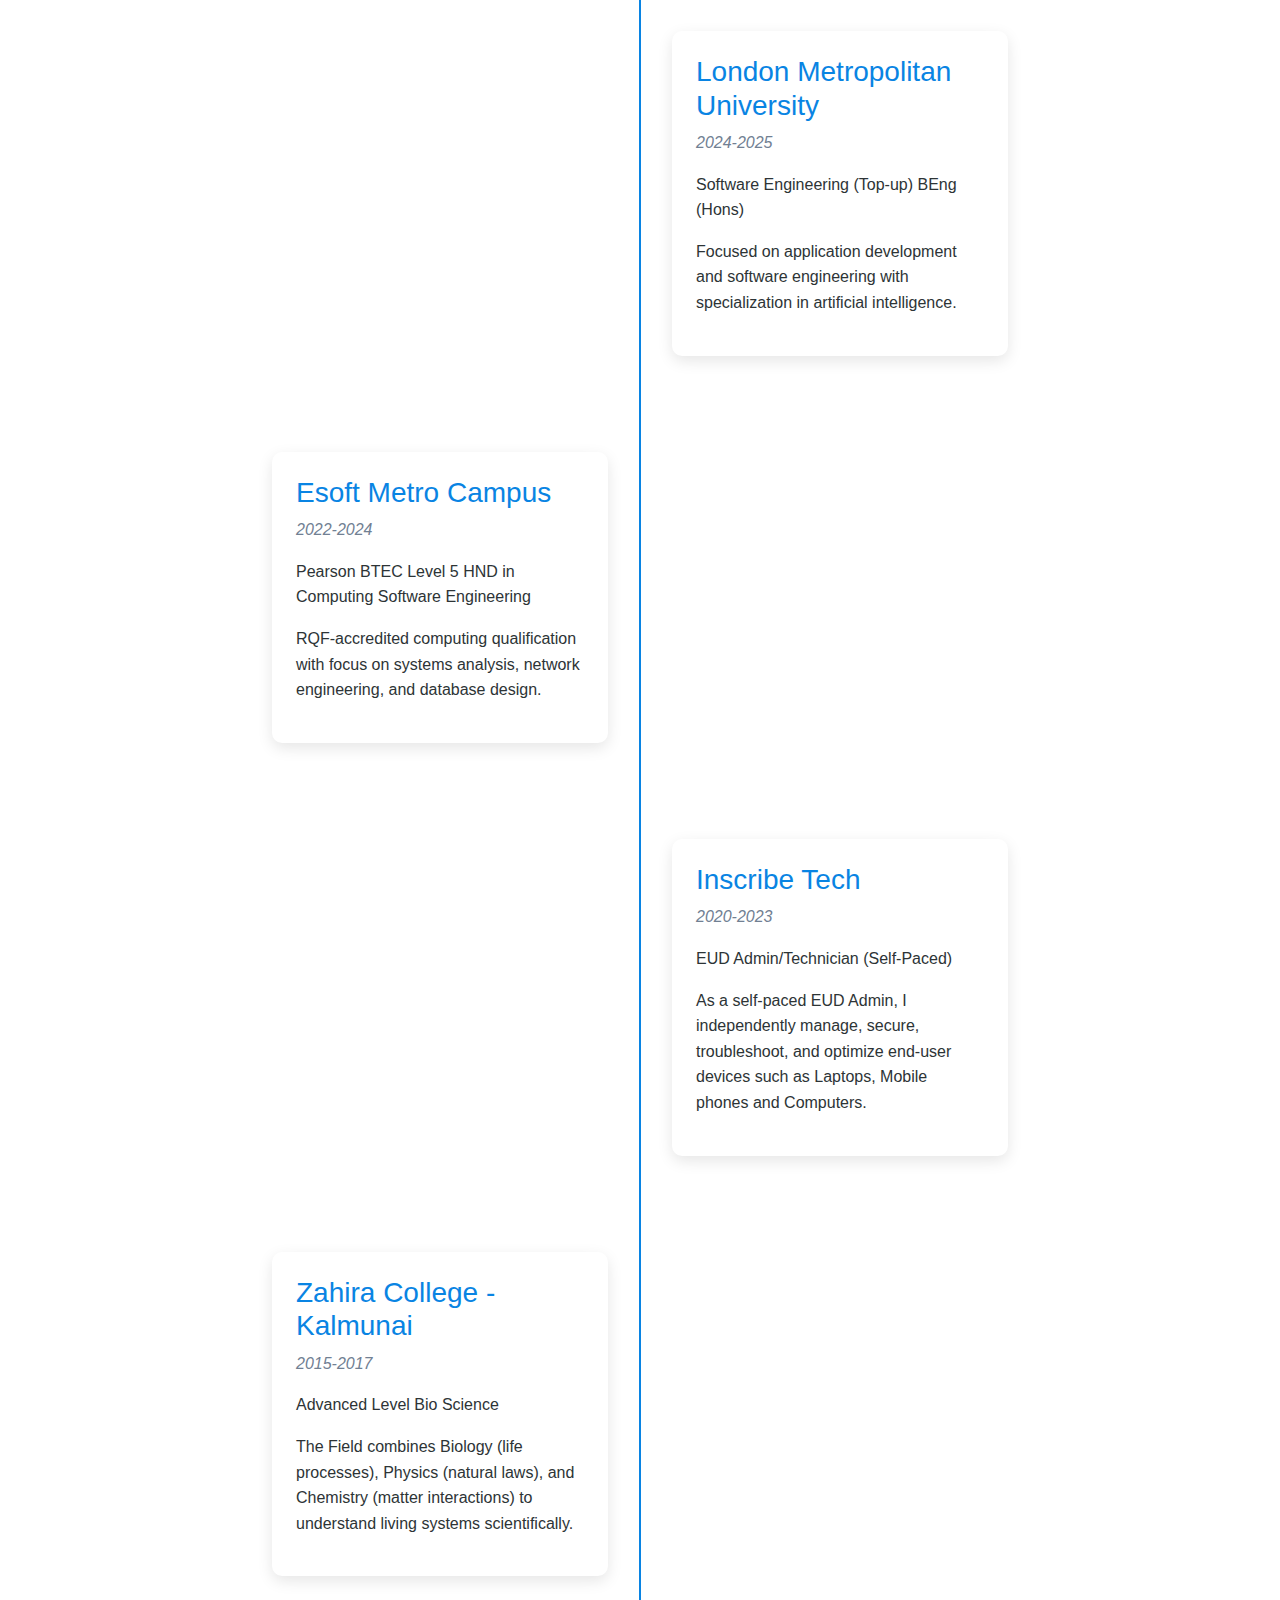
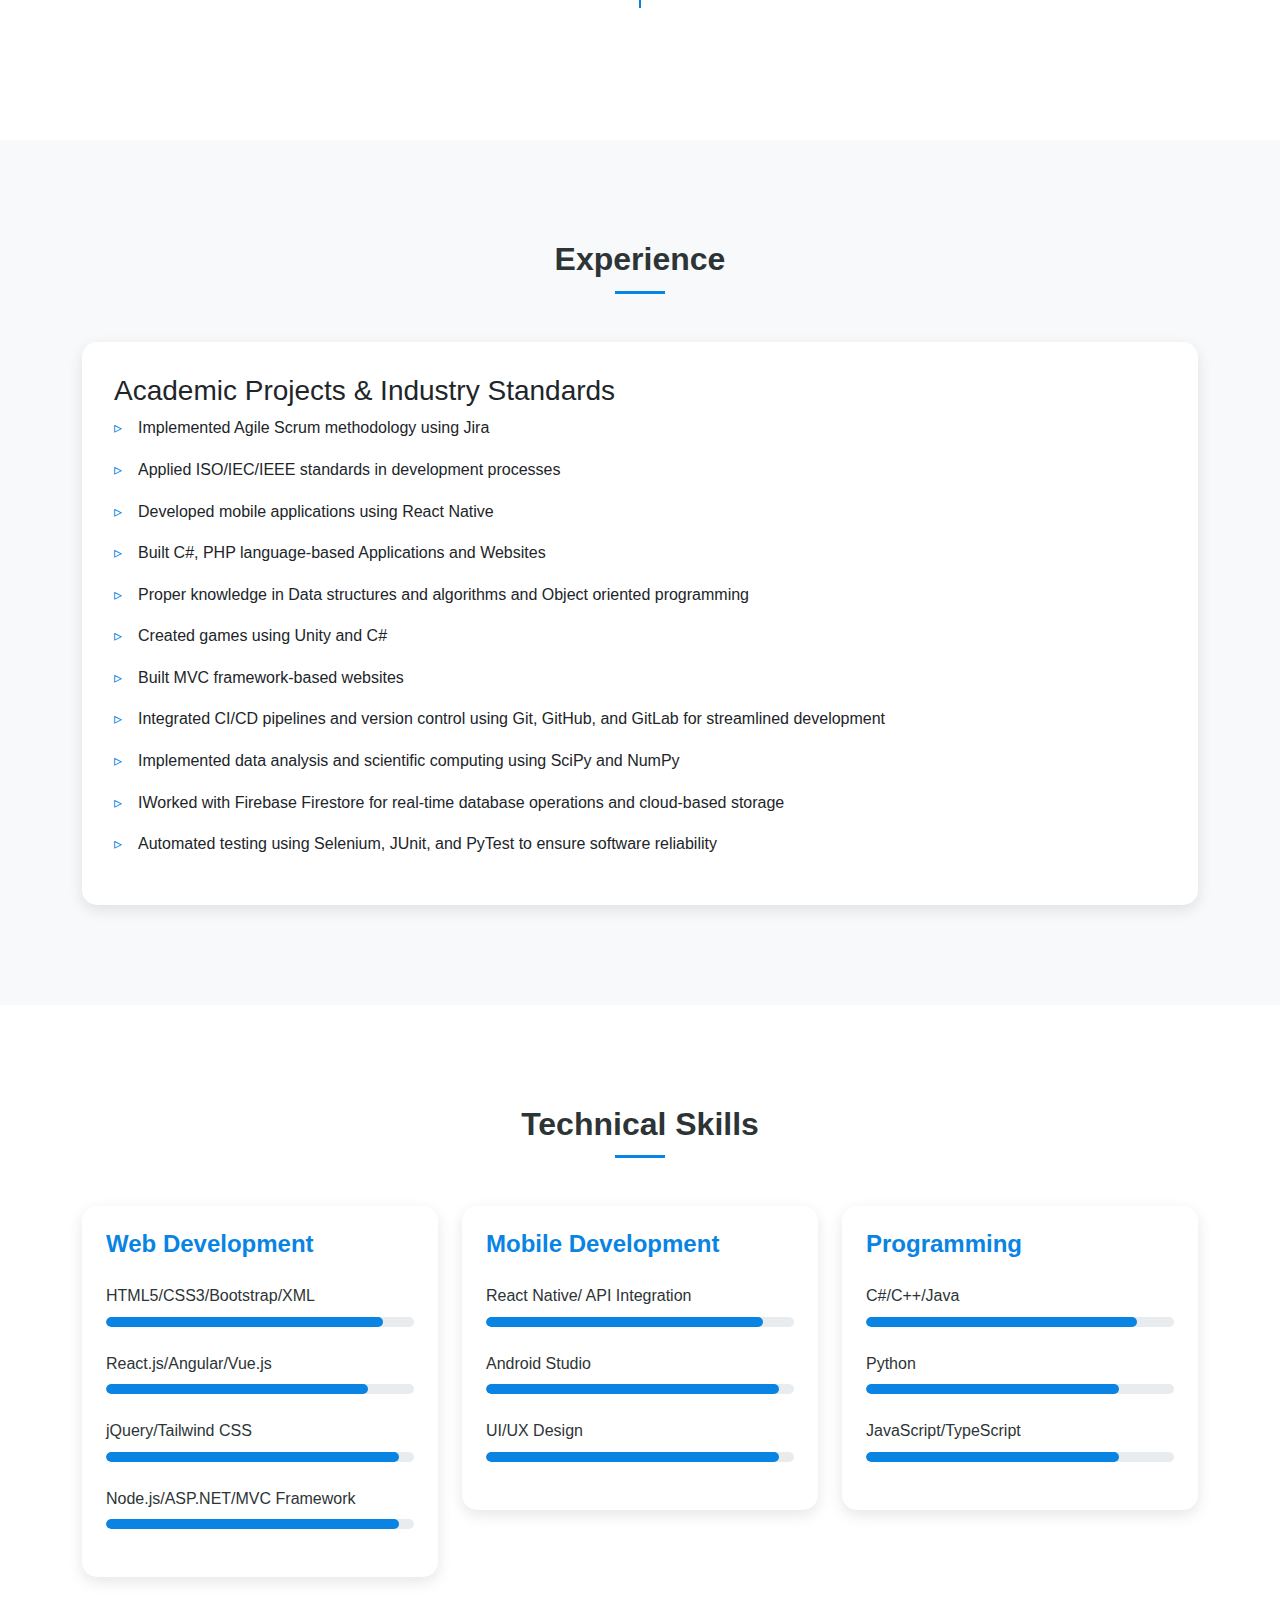
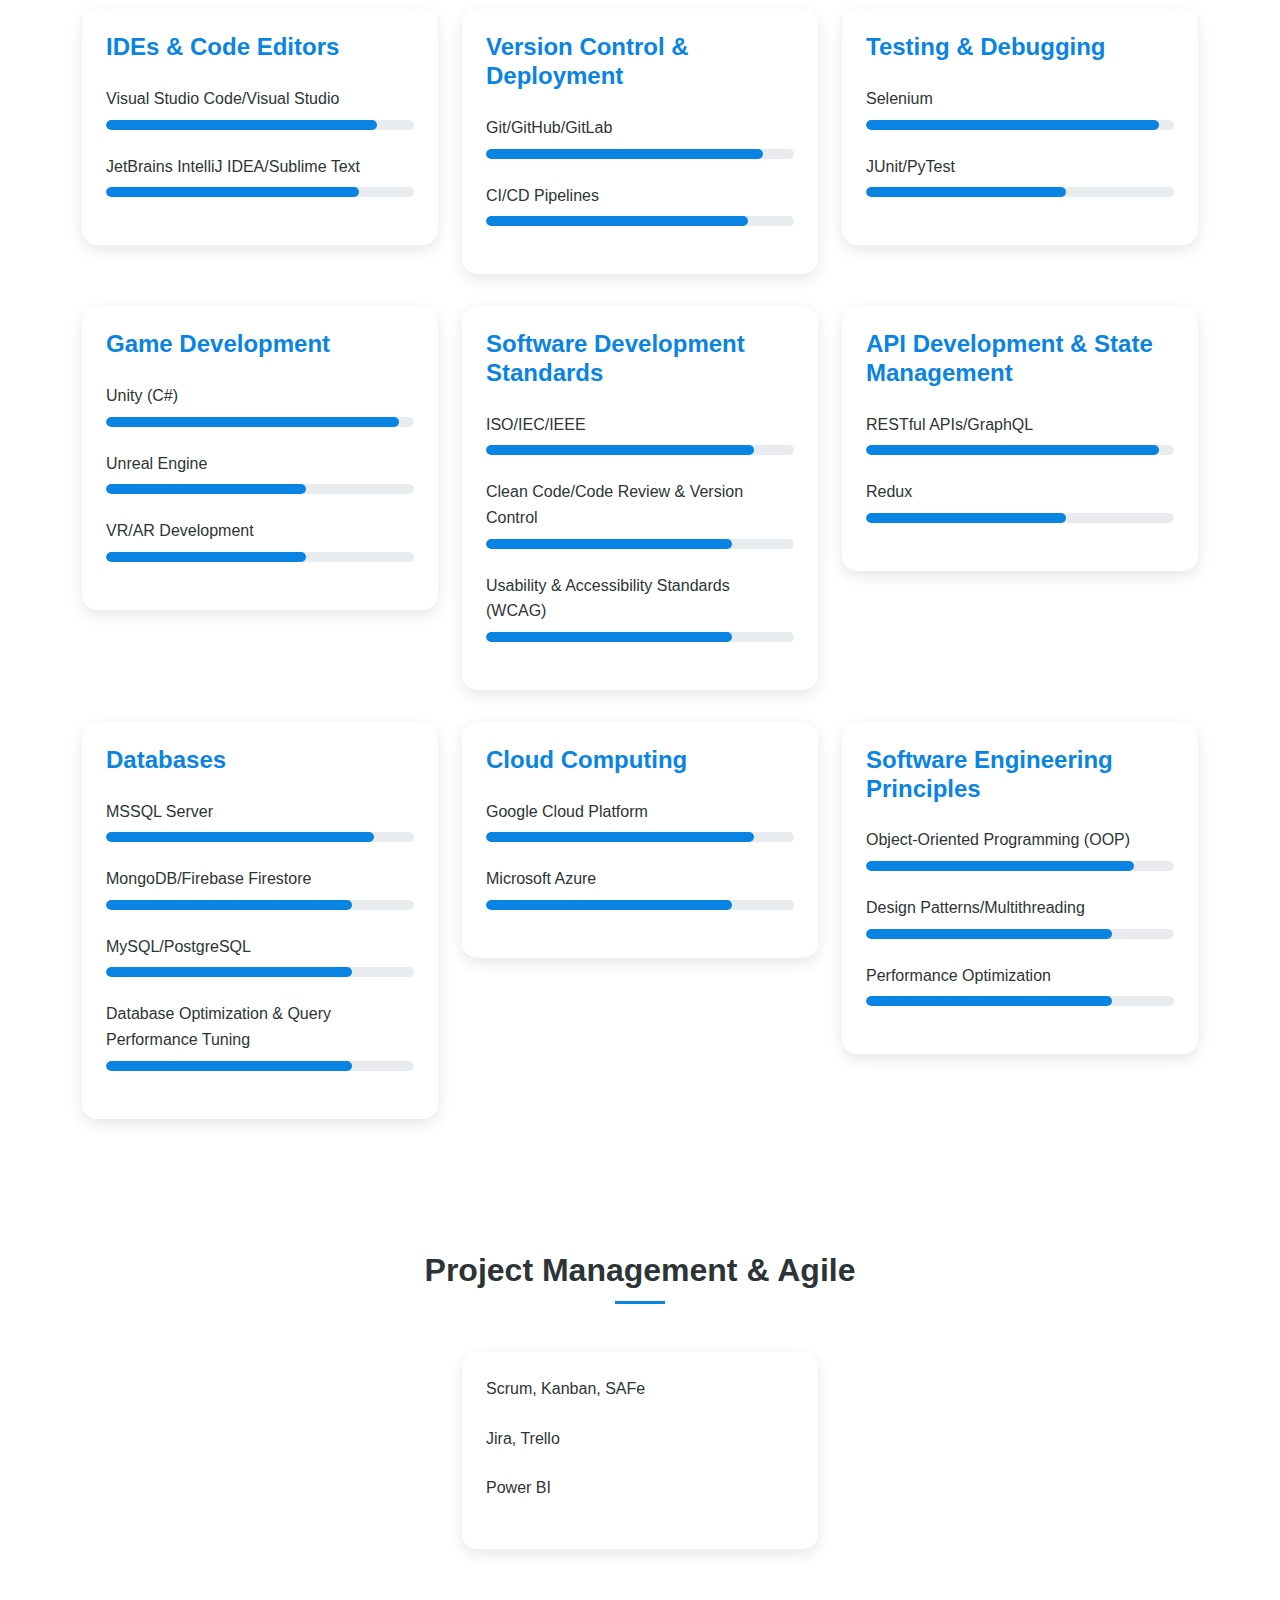
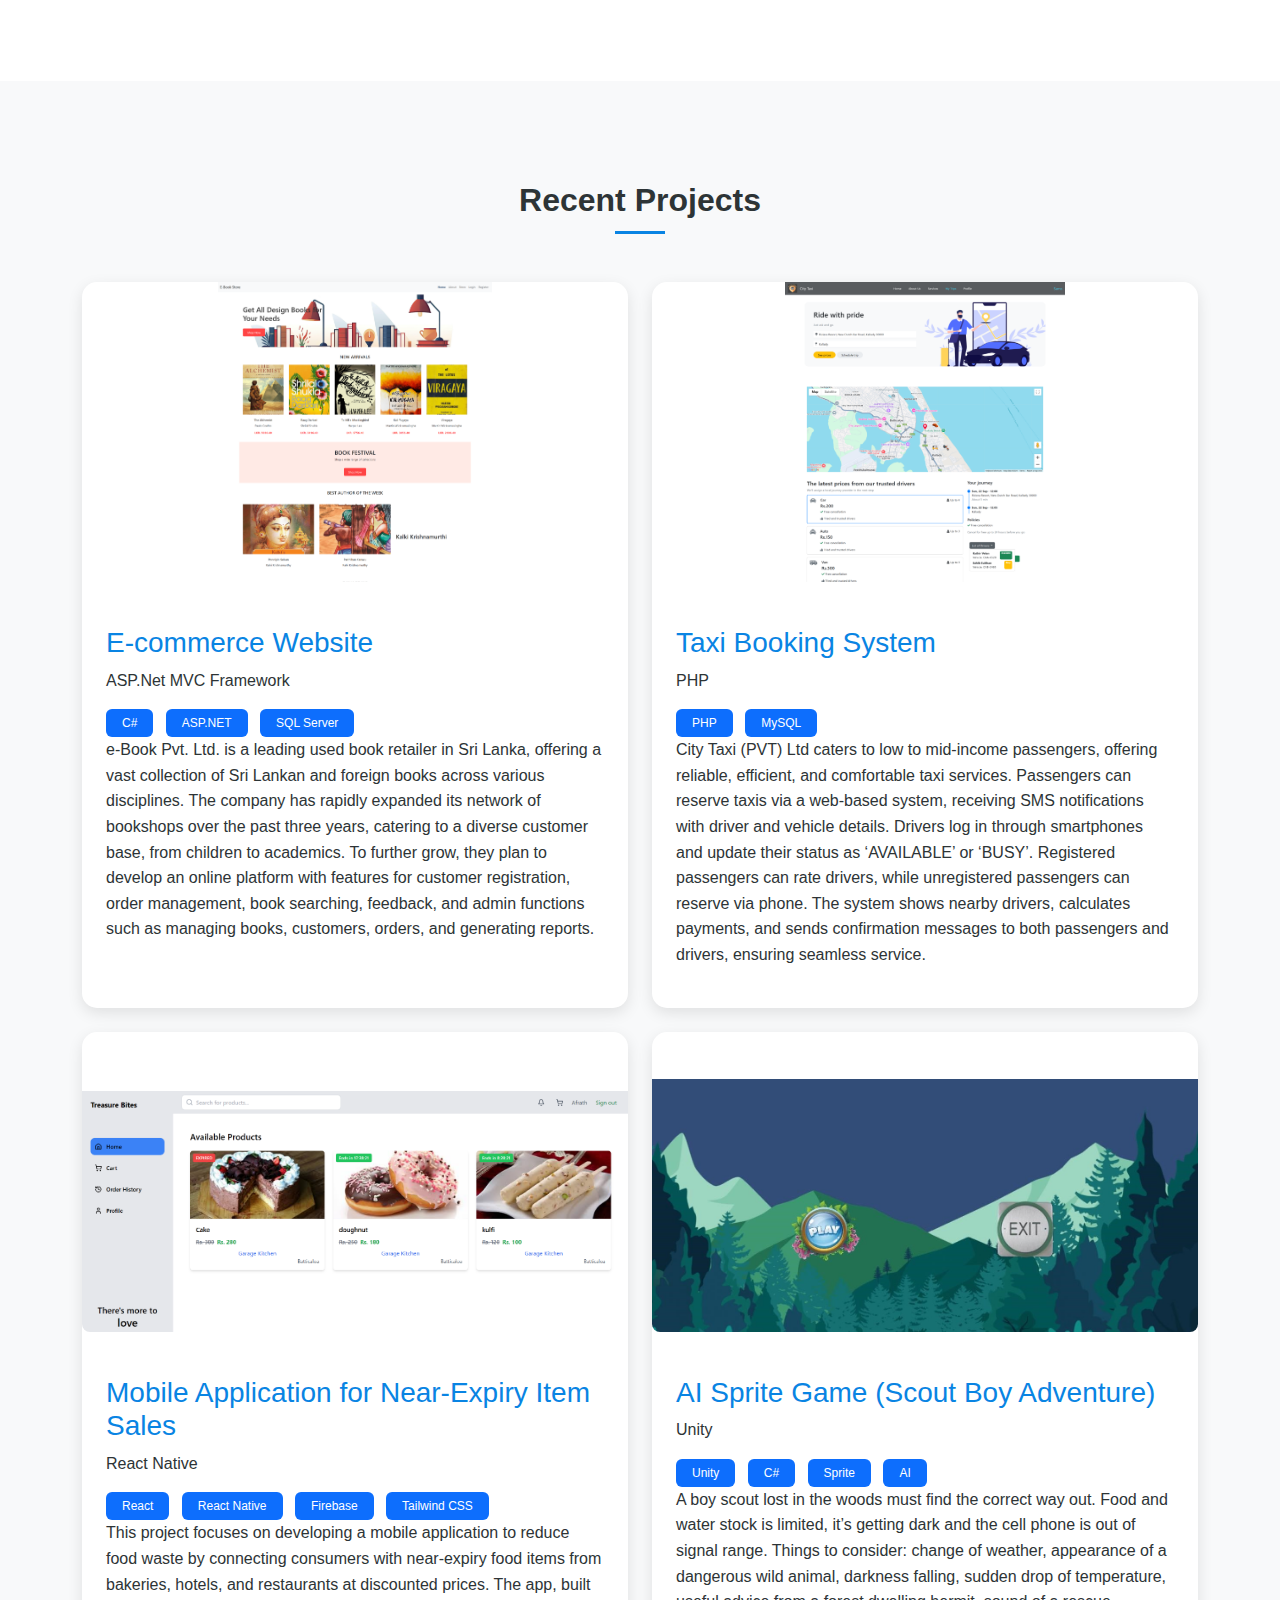
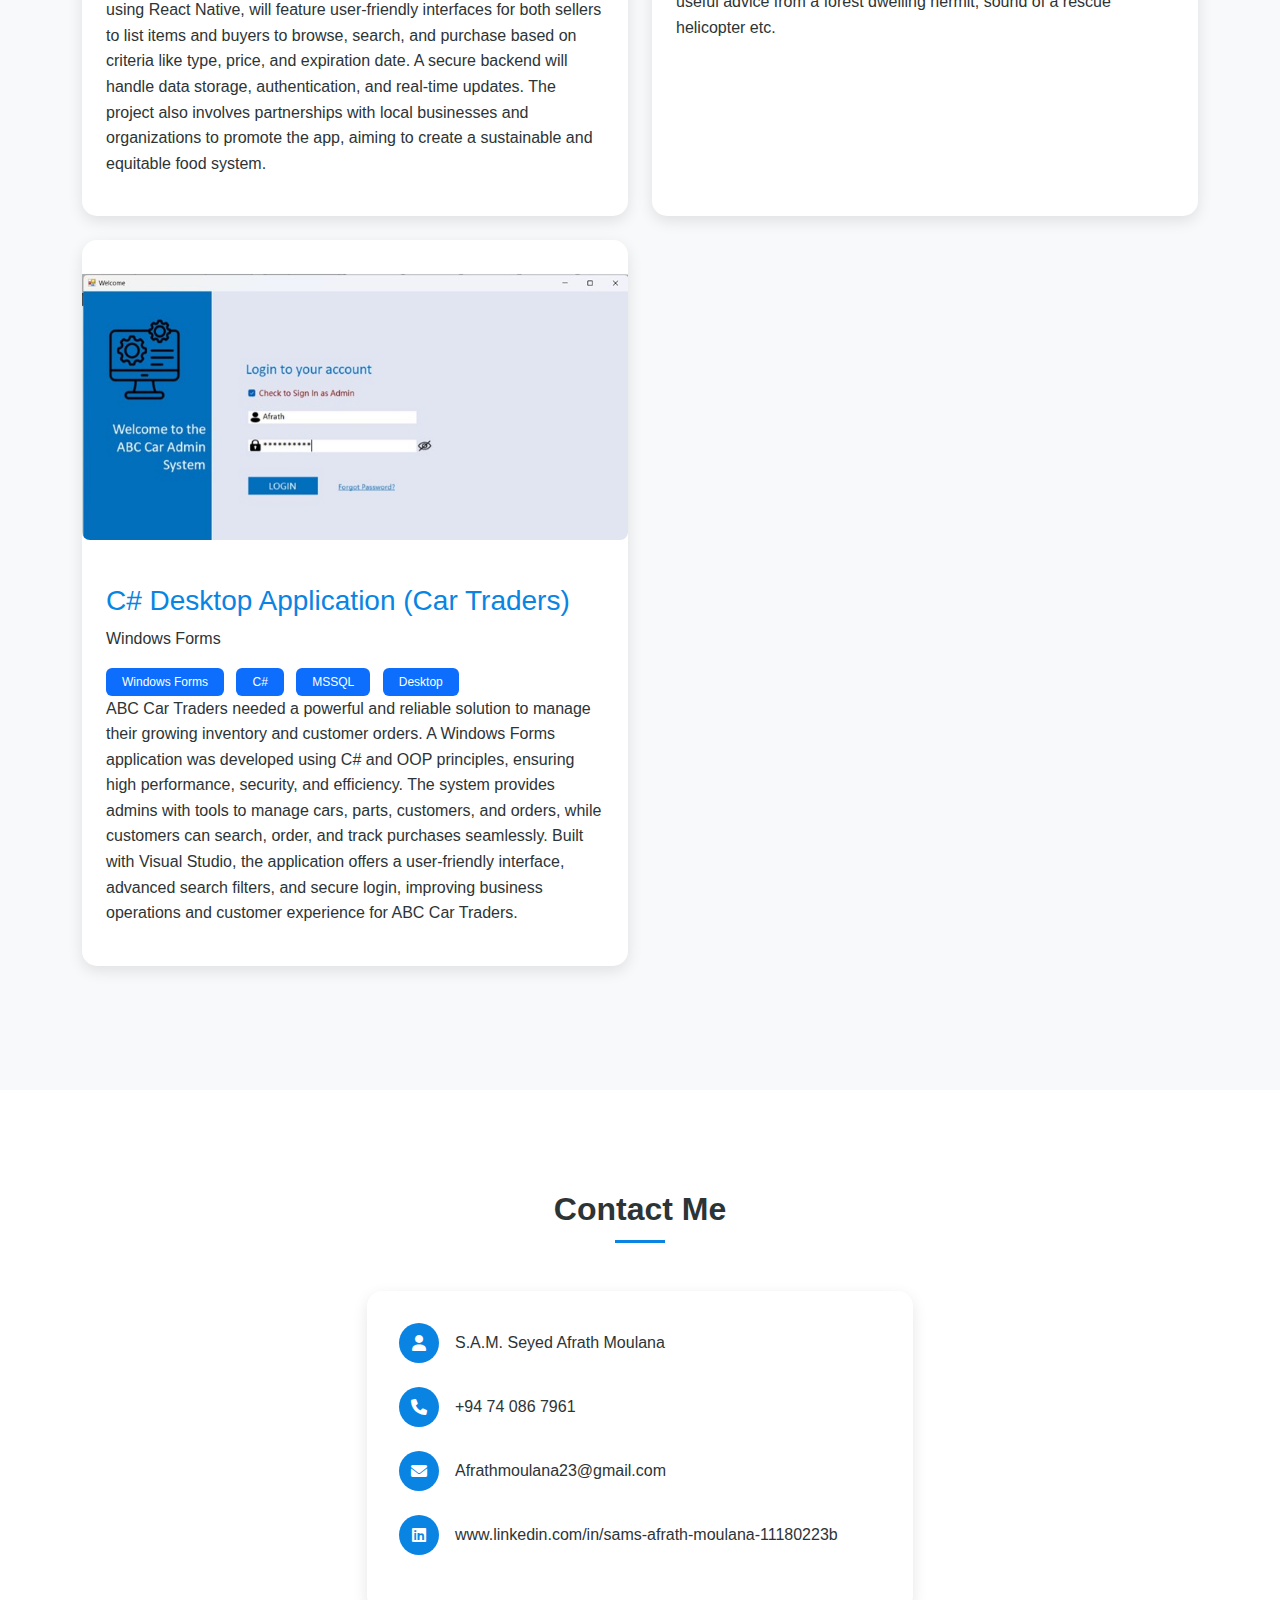
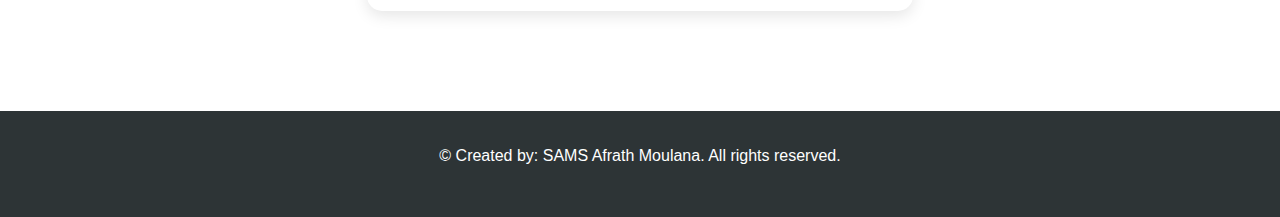
==== commit 21bc7f64: "Update" ====
--- a/index.html
+++ b/index.html
@@ -81,15 +81,10 @@
                 </div>
                 <div class="timeline-item">
                     <div class="timeline-content">
-<<<<<<< HEAD
+
                         <h3>Inscribe Tech</h3>
                         <p class="period">2020-2023</p>
                         <p>EUD Admin/Technician (Self-Paced)</p>
-=======
-                        <h3>NanoSoft Computing</h3>
-                        <p class="period">2018-2022</p>
-                        <p>EUD Admin (Self-Paced)</p>
->>>>>>> 7e7b9a58e207e0050804cf9702f382dd38ee0174
                         <p class="description">As a self-paced EUD Admin, I independently manage, secure, troubleshoot, and optimize end-user devices such as Laptops, Mobile phones and Computers.</p>
                     </div>
                 </div>
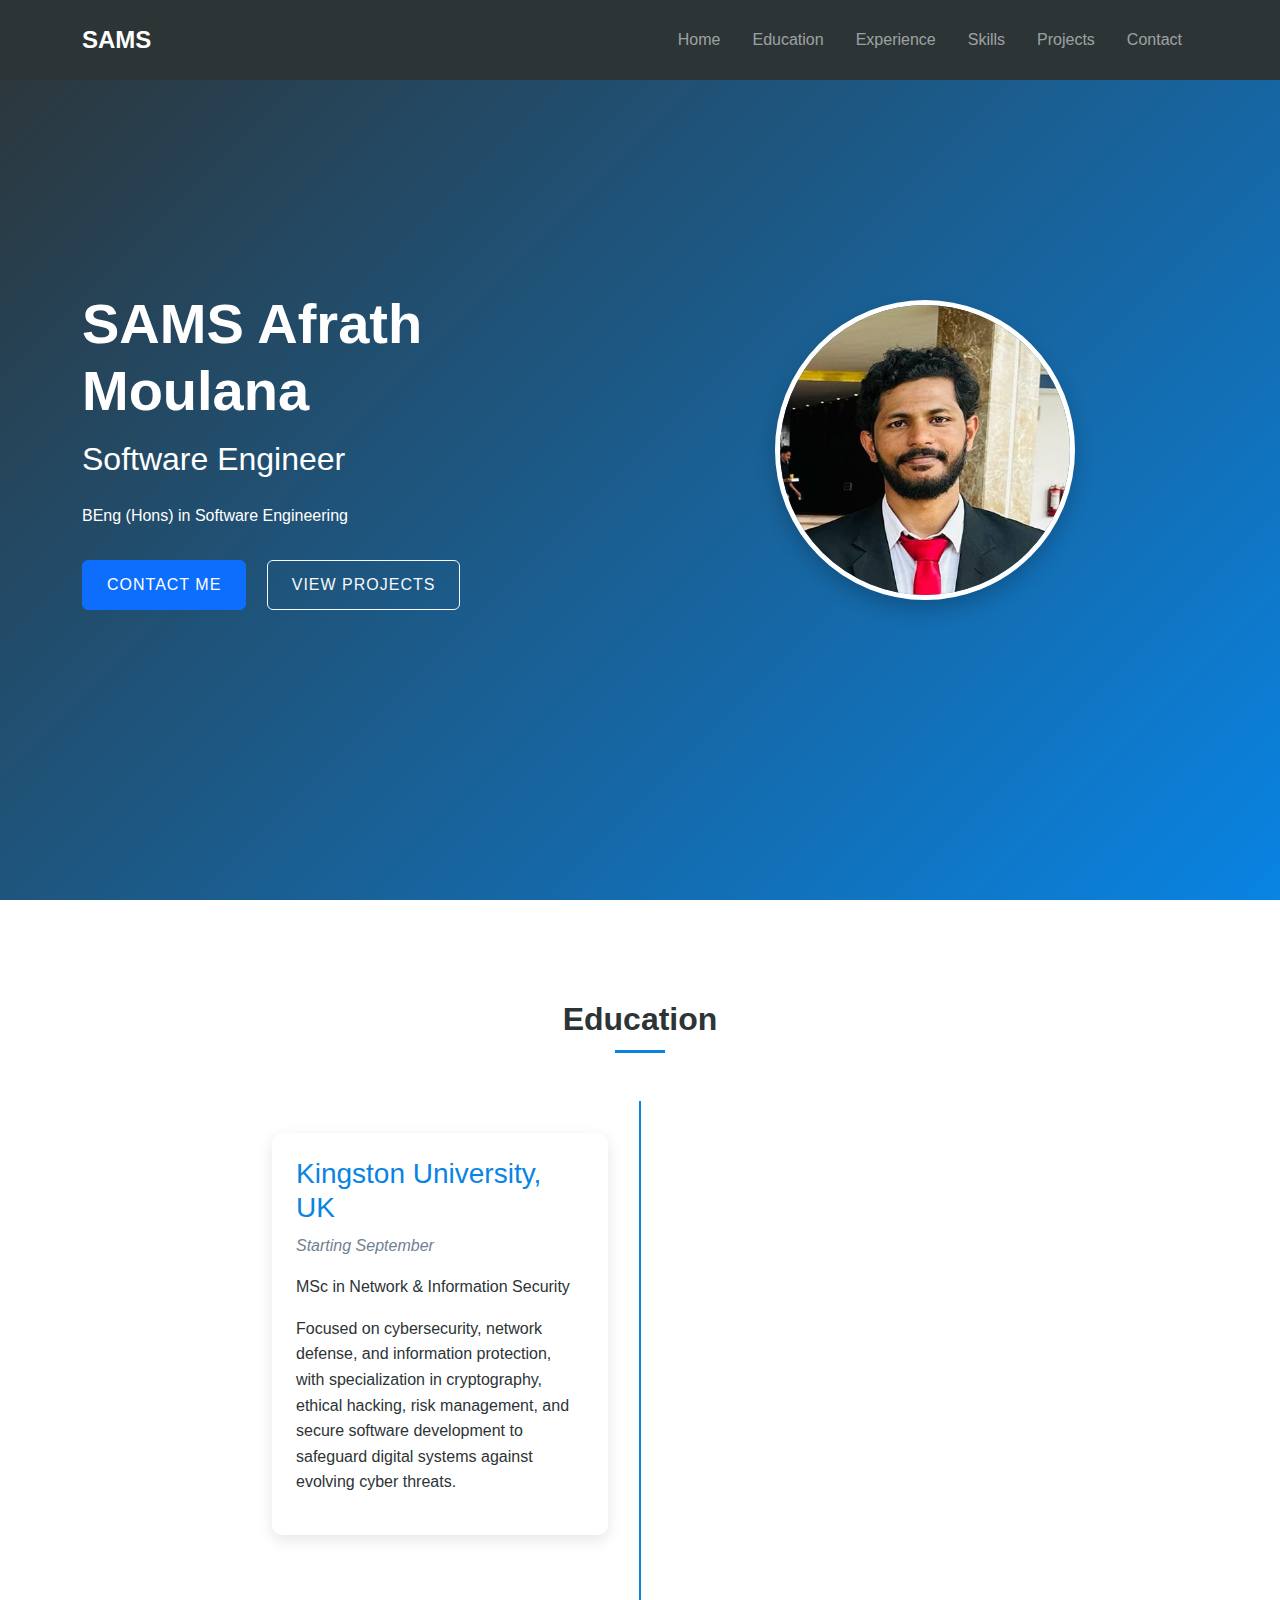
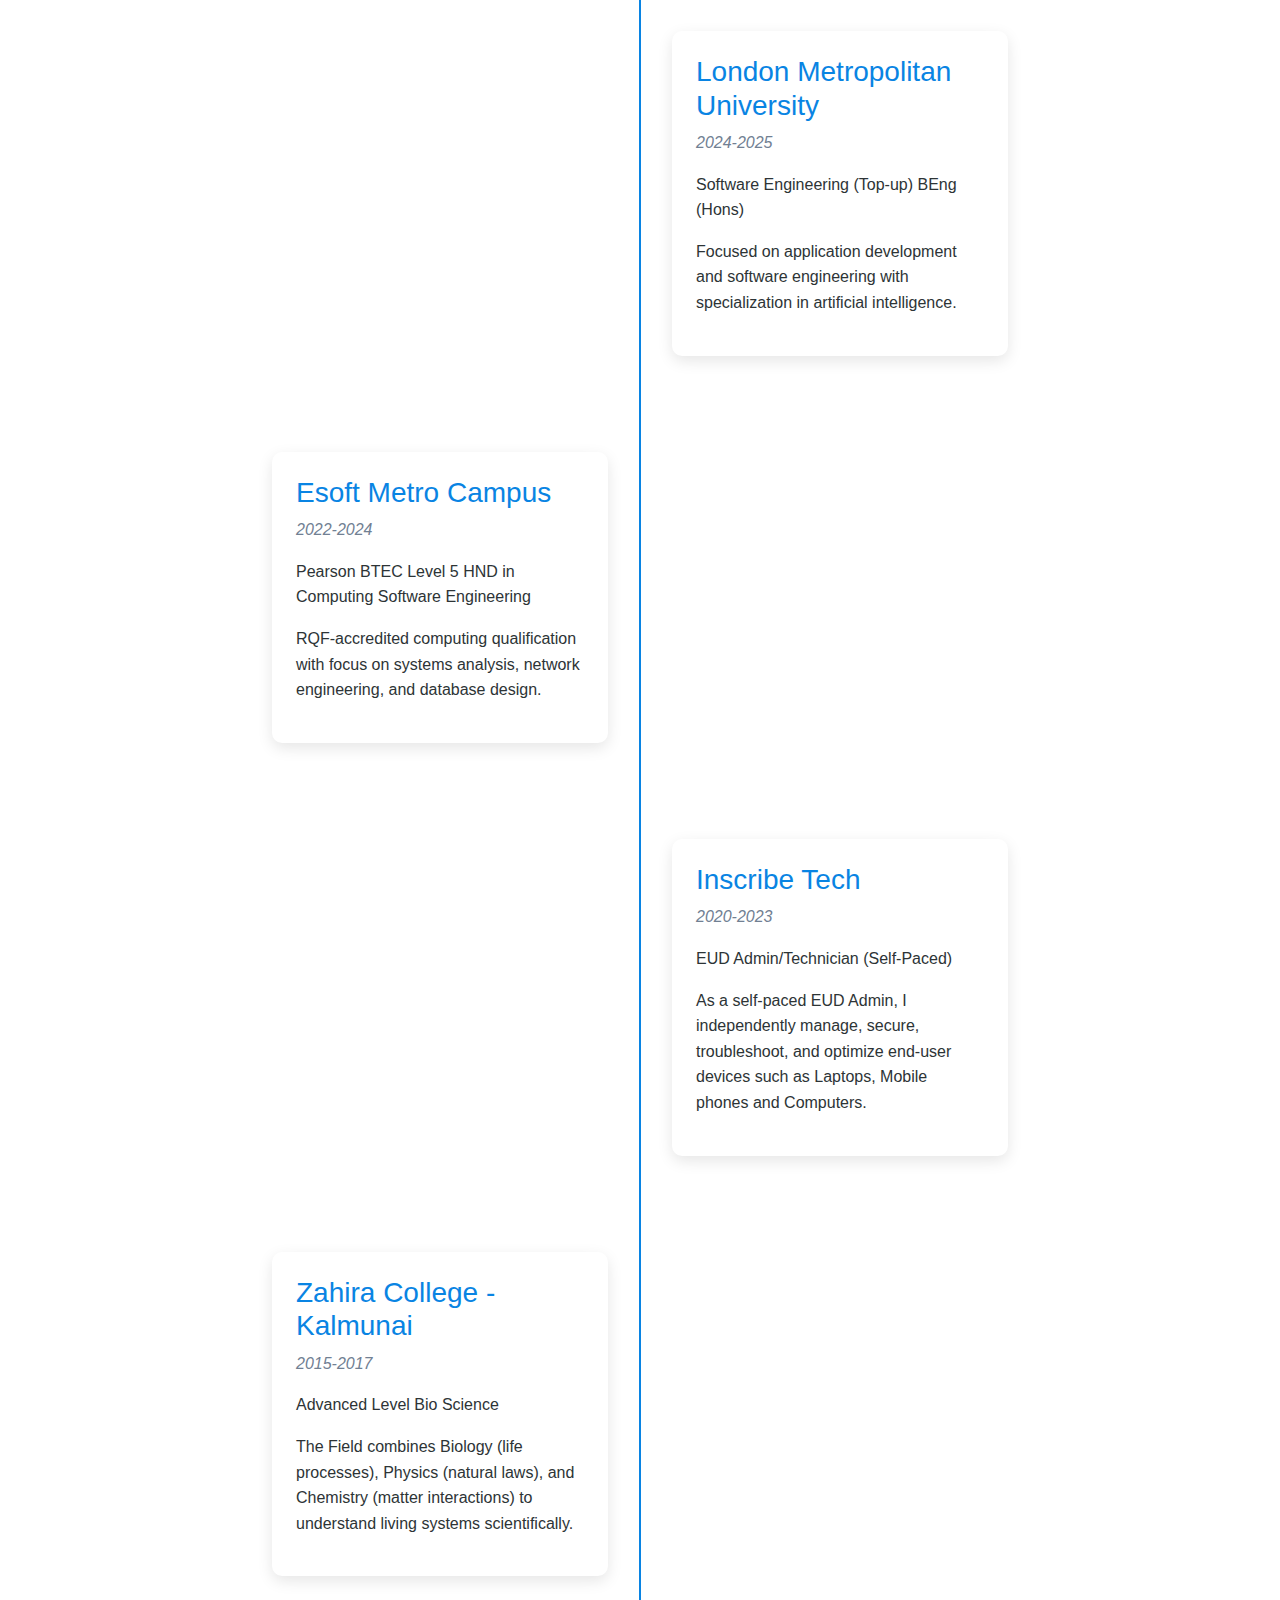
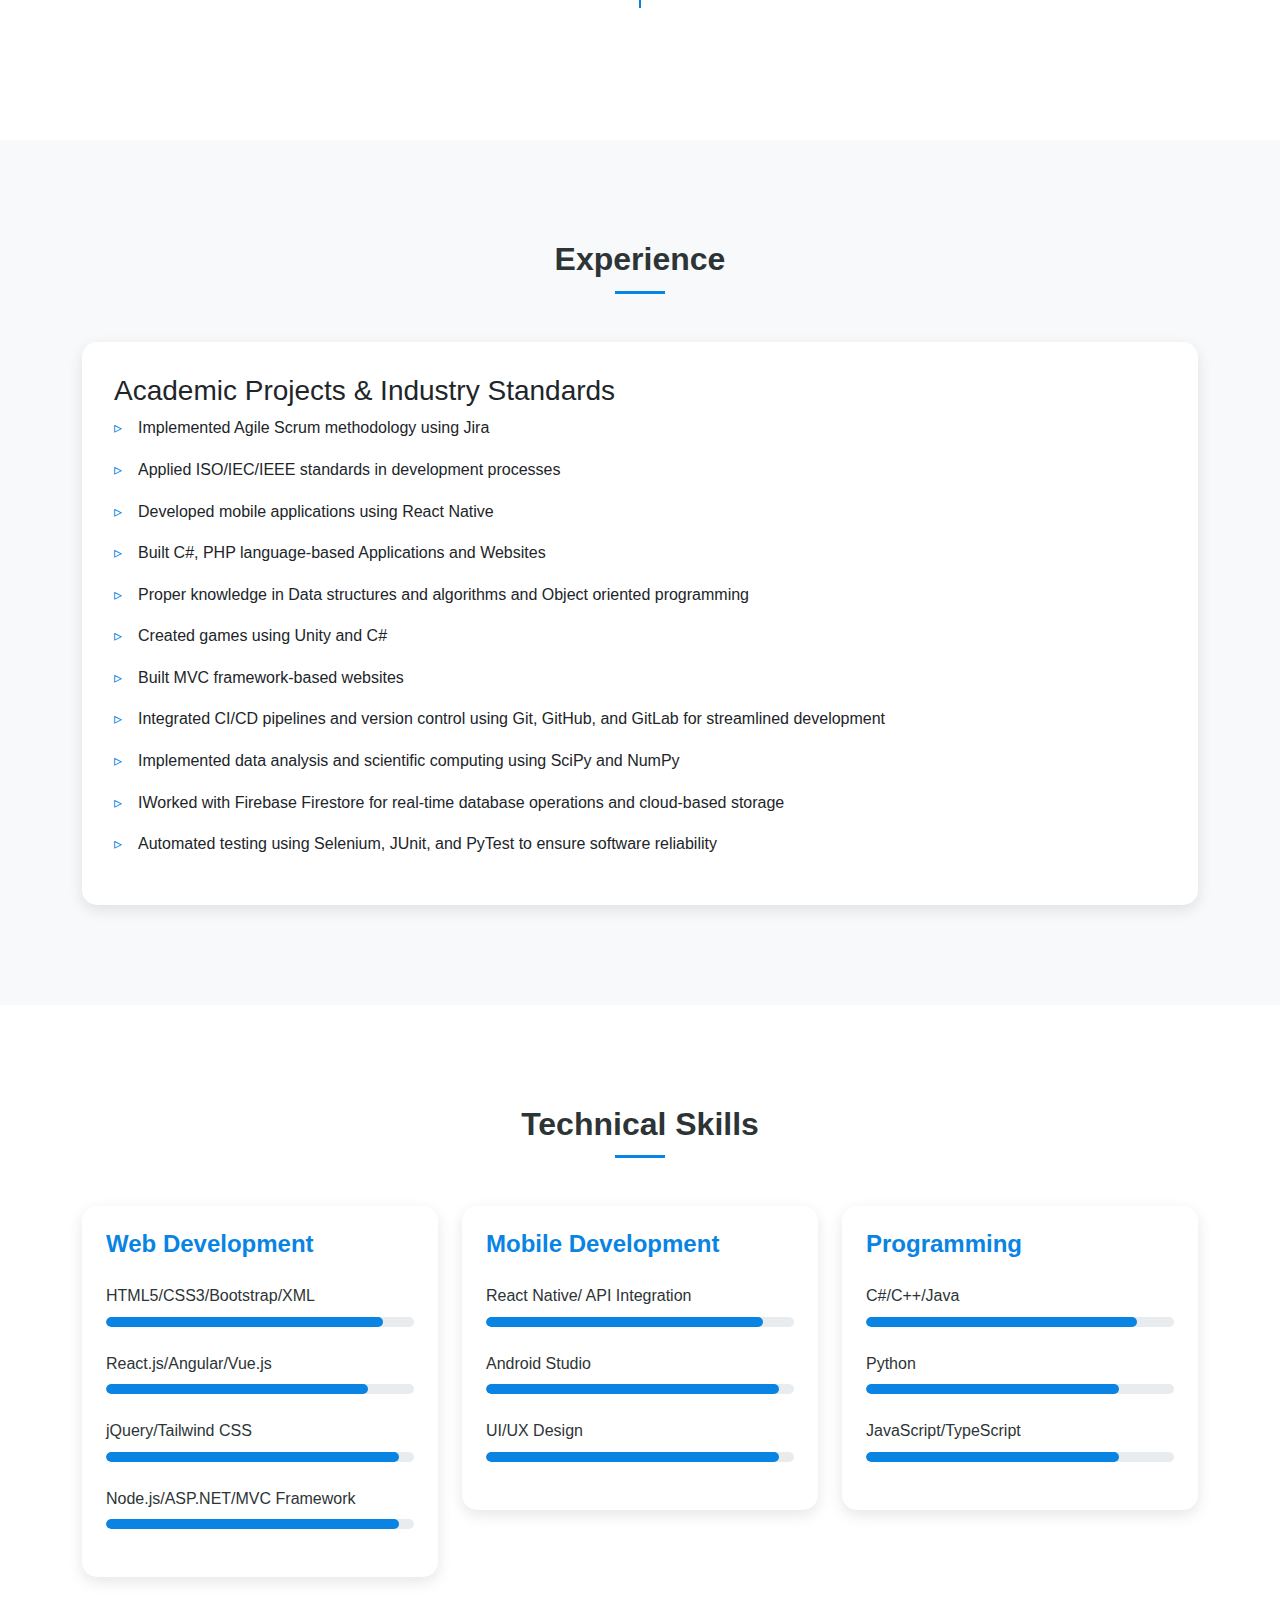
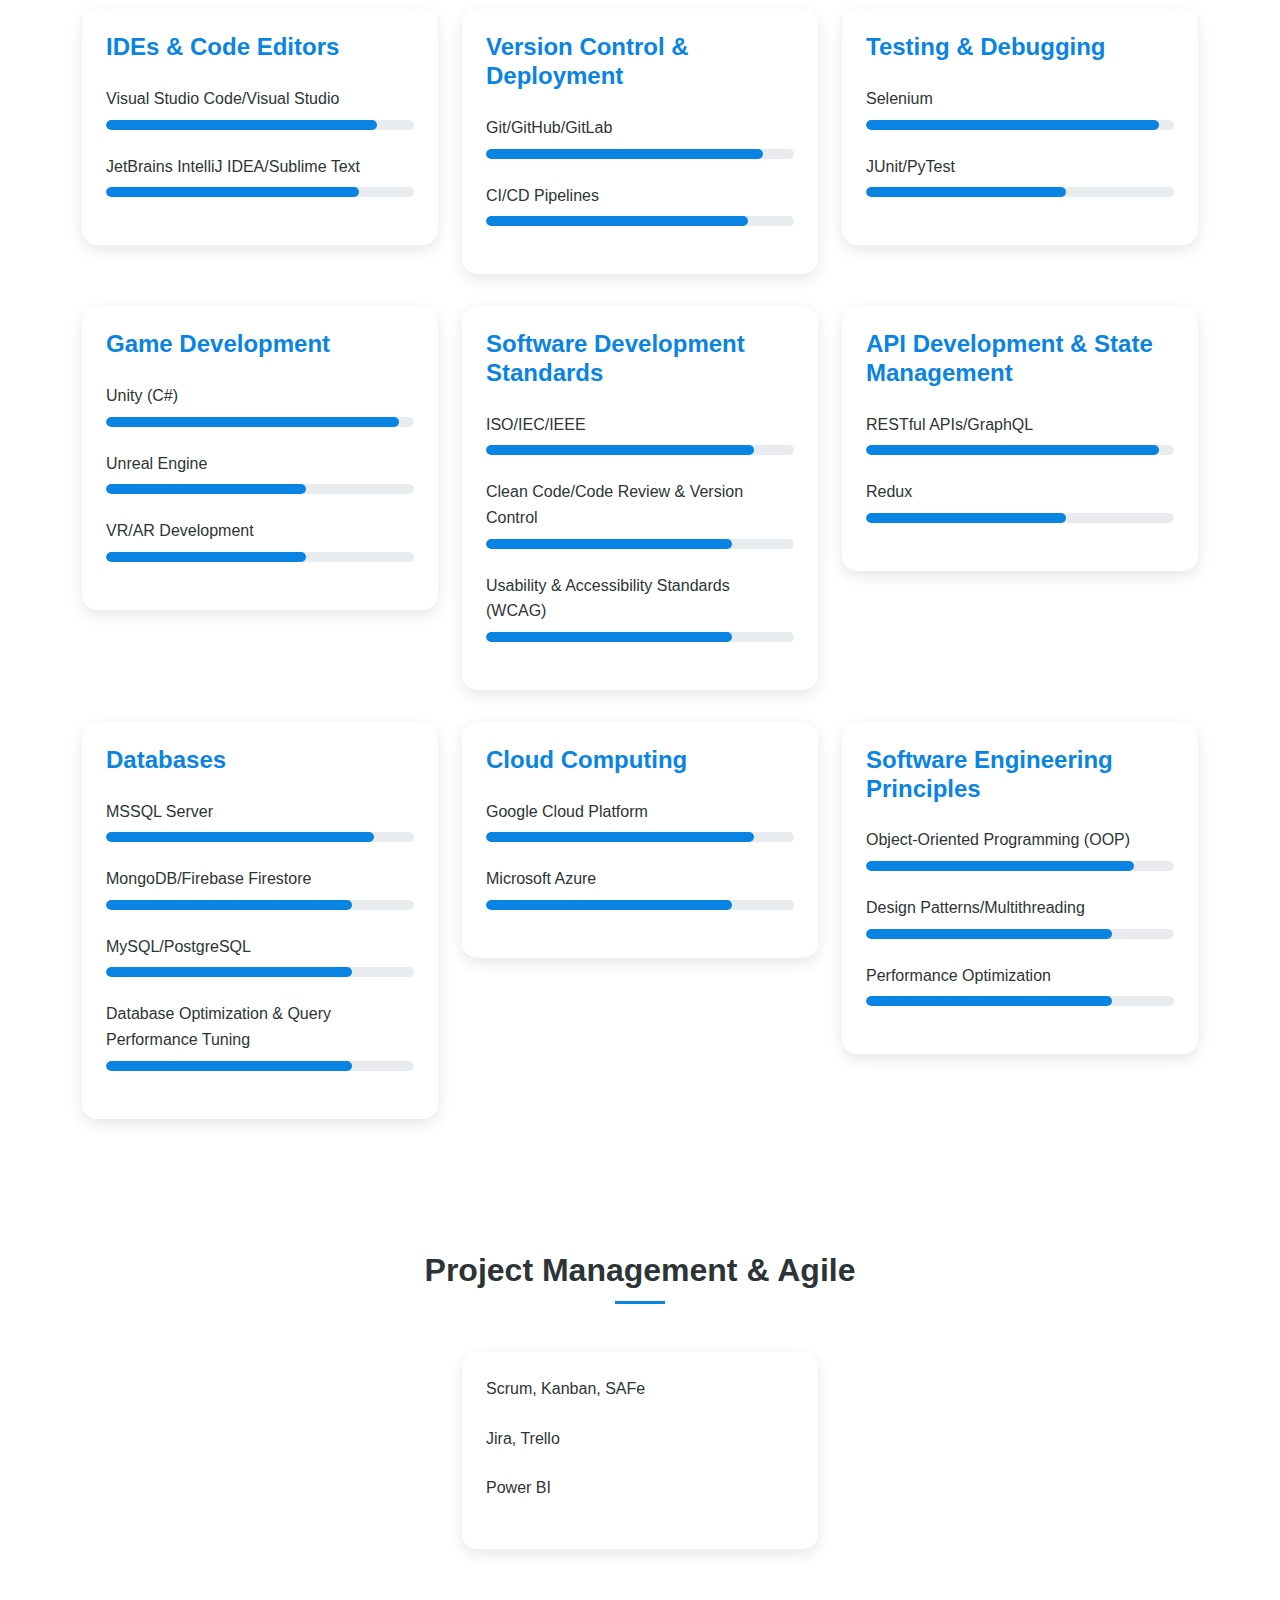
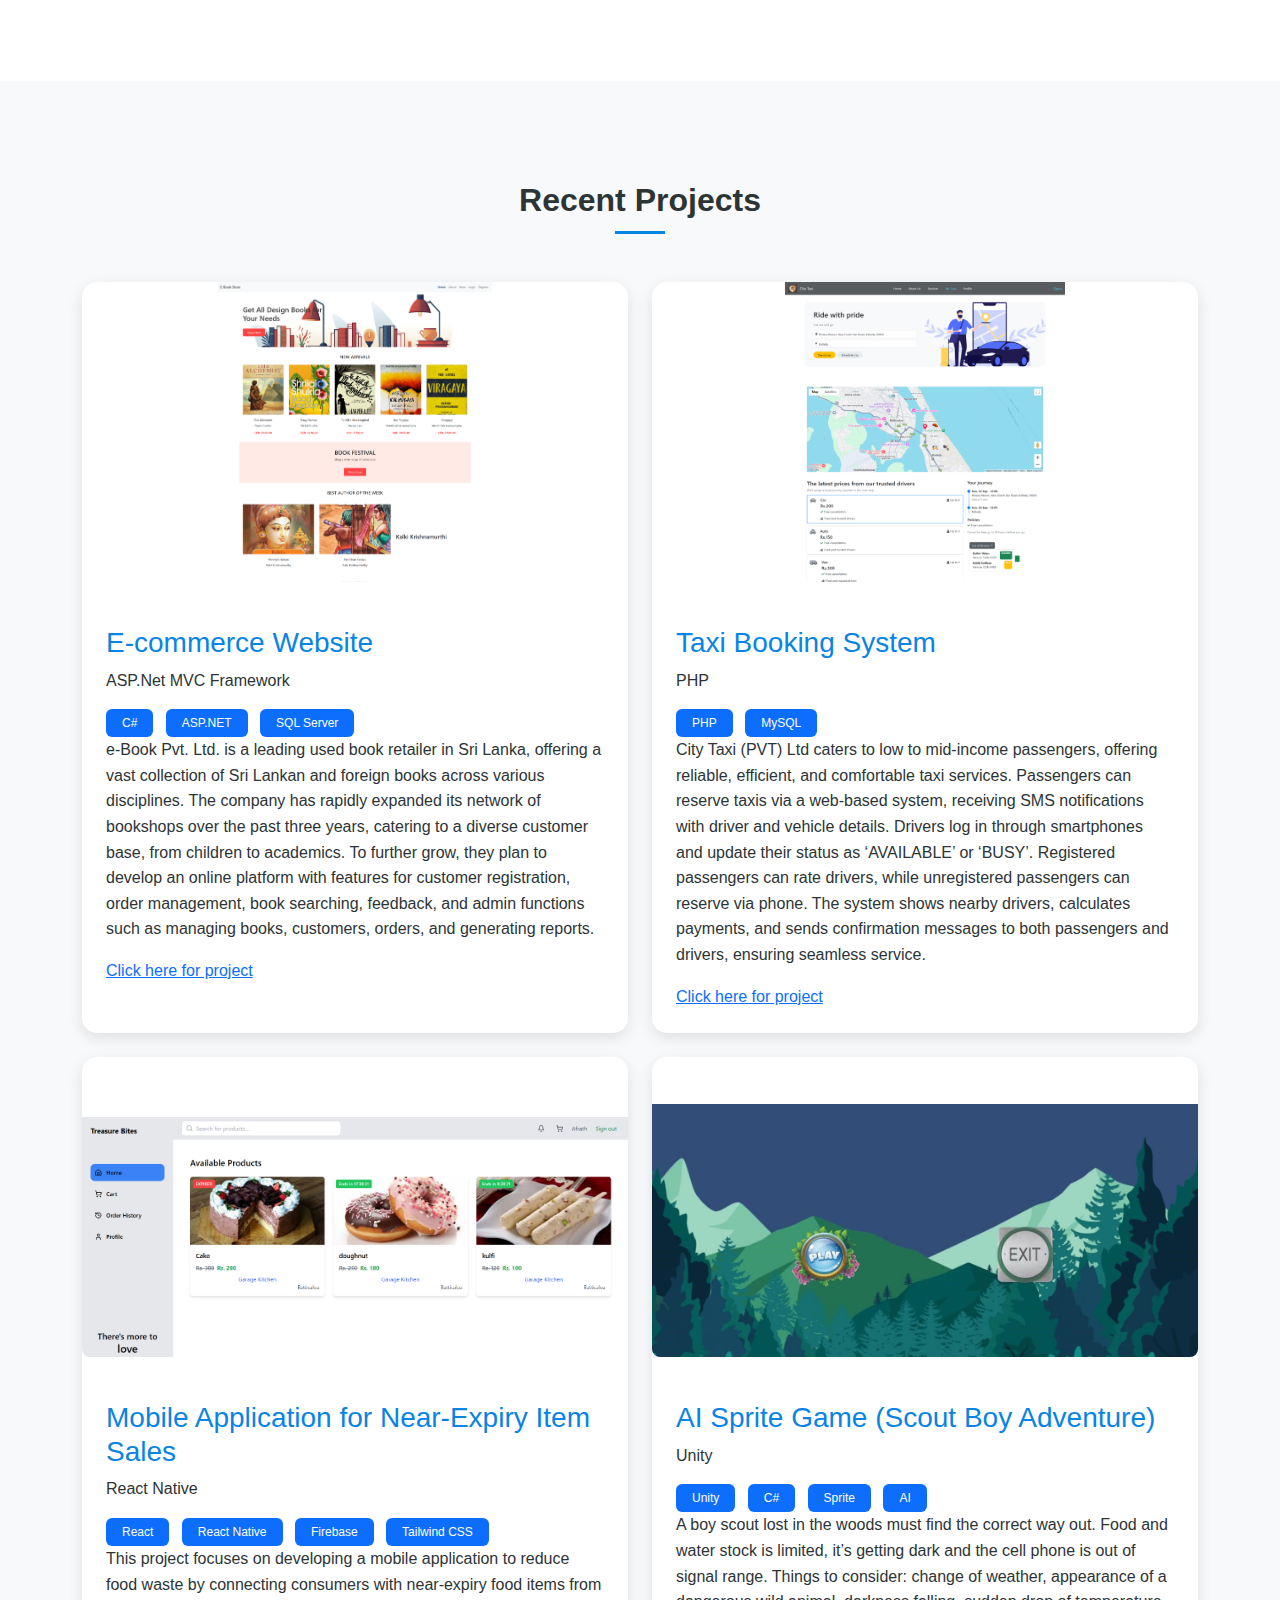
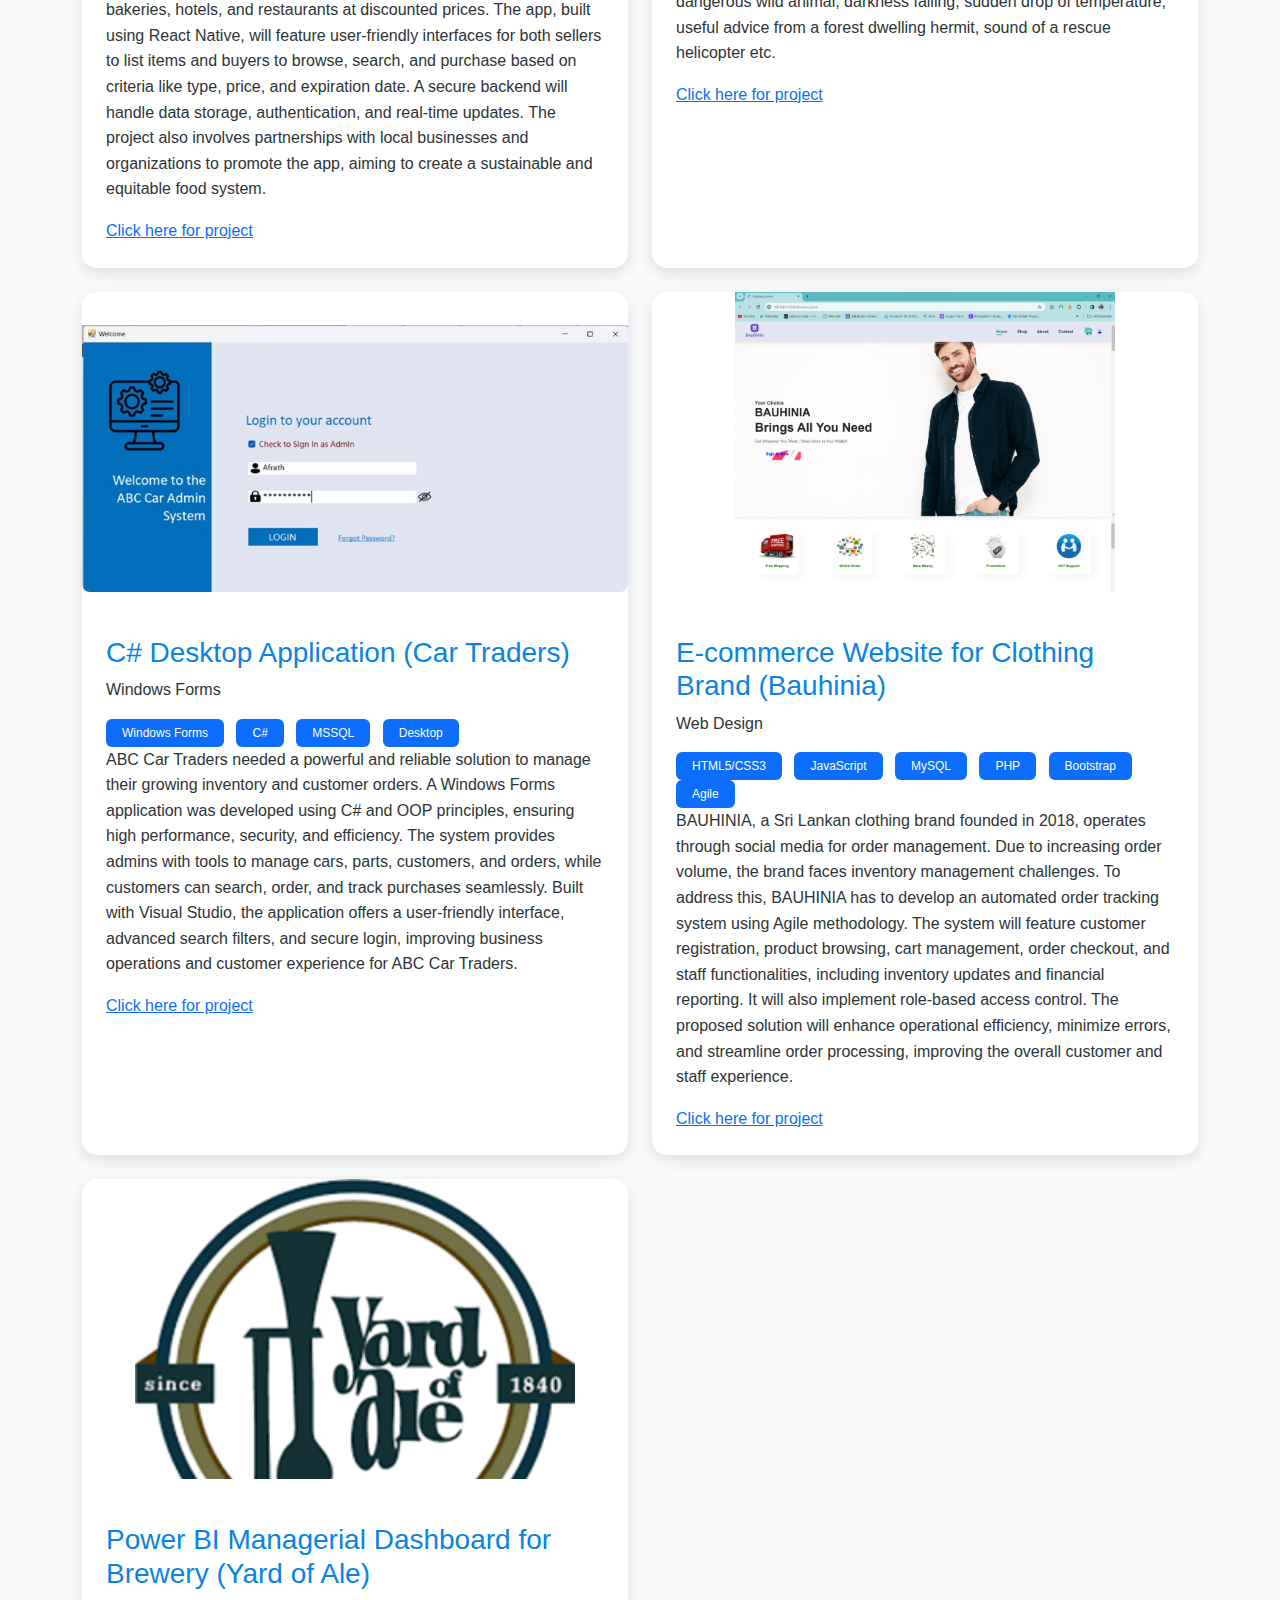
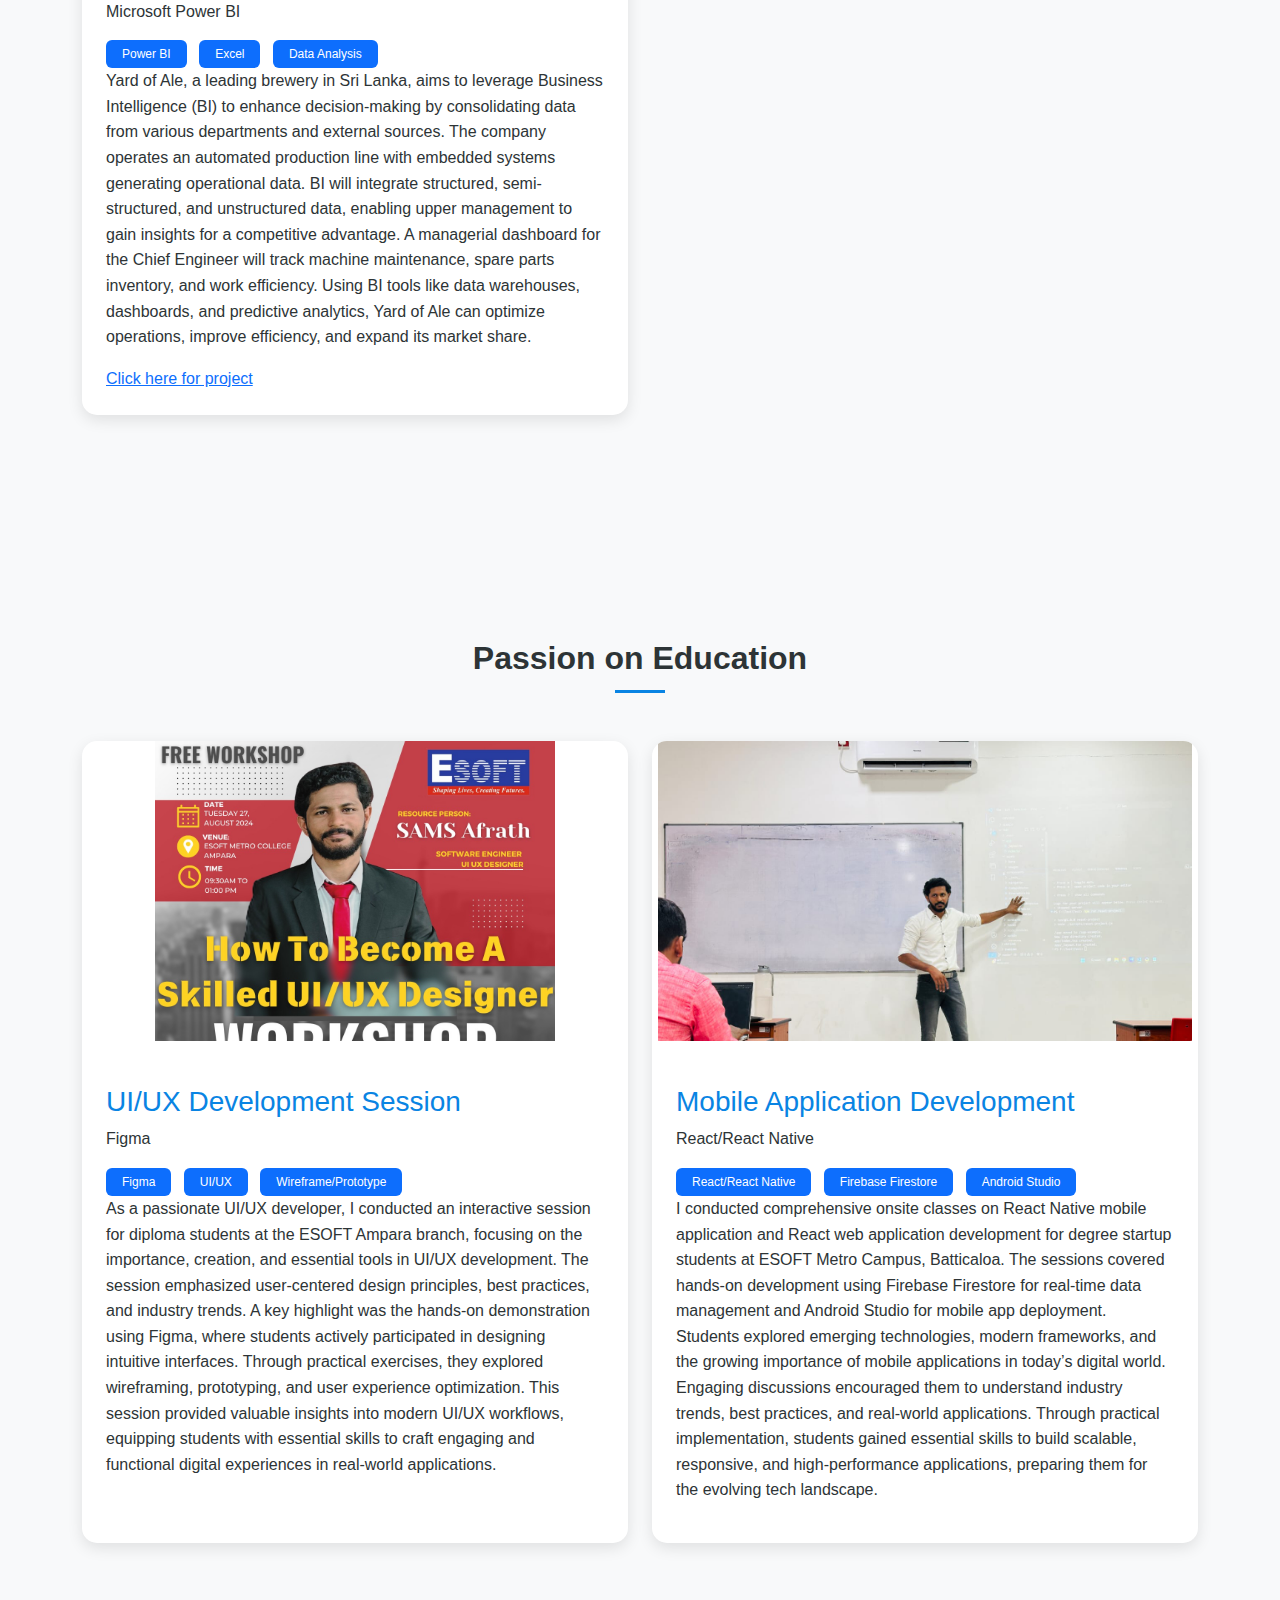
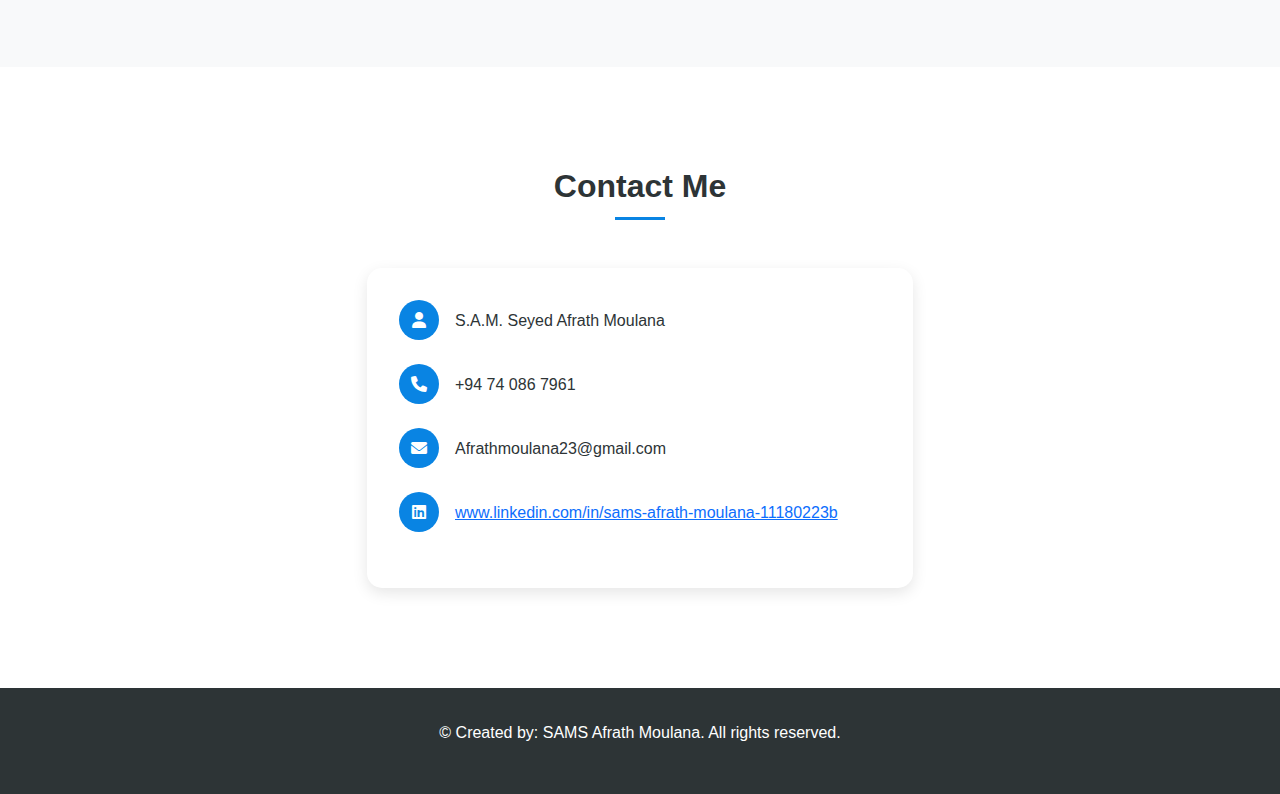
==== commit fb31cf00: "Updated Profile" ====
--- a/index.html
+++ b/index.html
@@ -489,6 +489,7 @@
                                 catering to a diverse customer base, from children to academics. To further grow, they plan to develop an online platform 
                                 with features for customer registration, order management, book searching, feedback, and admin functions such as managing books,
                                  customers, orders, and generating reports.</p>
+                                 <a href="https://github.com/SamsAfrath/ReactNative-FoodOrder" target="_blank">Click here for project</a>
                         </div>
                     </div>
                 </div>
@@ -547,6 +548,7 @@
                                 Drivers log in through smartphones and update their status as ‘AVAILABLE’ or ‘BUSY’. Registered passengers can rate drivers, 
                                 while unregistered passengers can reserve via phone. The system shows nearby drivers,
                                  calculates payments, and sends confirmation messages to both passengers and drivers, ensuring seamless service.</p>
+                                 <a href="https://github.com/SamsAfrath/ReactNative-FoodOrder" target="_blank">Click here for project</a>
                         </div>
                     </div>
                 </div>
@@ -609,6 +611,8 @@
                                 search, and purchase based on criteria like type, price, and expiration date. A secure backend will handle data storage, 
                                 authentication, and real-time updates. The project also involves partnerships with local businesses and 
                                 organizations to promote the app, aiming to create a sustainable and equitable food system.</p>
+
+                                <a href="https://github.com/SamsAfrath/ReactNative-FoodOrder" target="_blank">Click here for project</a>
                         </div>
                     </div>
                 </div>
@@ -664,6 +668,7 @@
                                 Things to consider: change of weather, appearance of a dangerous wild animal, 
                                 darkness falling, sudden drop of temperature, useful advice from a forest dwelling hermit, sound of a rescue helicopter etc.
                                 </p>
+                                <a href="https://github.com/SamsAfrath/ReactNative-FoodOrder" target="_blank">Click here for project</a>
                         </div>
                     </div>
                 </div>
@@ -729,6 +734,129 @@
                                  Built with Visual Studio, the application offers a user-friendly interface, advanced search filters, and secure 
                                  login, improving business operations and customer experience for ABC Car Traders.
                                 </p>
+                                <a href="https://github.com/SamsAfrath/ReactNative-FoodOrder" target="_blank">Click here for project</a>
+                        </div>
+                    </div>
+                </div>
+
+                <!-- Website for Bauhinia-->
+                <div class="col-lg-6 mb-4">
+                    <div class="project-card">
+                        <div class="project-slider">
+                            <div id="ecommerceSlider" class="carousel slide" data-bs-ride="carousel">
+                                
+                                <div class="carousel-inner">
+                                    <div class="carousel-item active">
+                                        <img src="Project_Images/bauhinia4.png" class="d-block w-100" alt="E-commerce Project 1">
+                                    </div>
+                                    <div class="carousel-item">
+                                        <img src="Project_Images/bauhinia5.png" class="d-block w-100" alt="E-commerce Project 2">
+                                    </div>
+                                    <div class="carousel-item">
+                                        <img src="Project_Images/bauhinia1.jpg" class="d-block w-100" alt="E-commerce Project 3">
+                                    </div>
+                                    <div class="carousel-item">
+                                        <img src="Project_Images/bauhinia2.jpg" class="d-block w-100" alt="E-commerce Project 4">
+                                    </div>
+                                    <div class="carousel-item">
+                                        <img src="Project_Images/bauhinia3.jpg" class="d-block w-100" alt="E-commerce Project 5">
+                                    </div>
+                                    <div class="carousel-item">
+                                        <img src="Project_Images/bauhinia6.png" class="d-block w-100" alt="E-commerce Project 6">
+                                    </div>
+                                    <div class="carousel-item">
+                                        <img src="Project_Images/bauhinia7.png" class="d-block w-100" alt="E-commerce Project 7">
+                                    </div>
+                                    <div class="carousel-item">
+                                        <img src="Project_Images/bauhinia8.png" class="d-block w-100" alt="E-commerce Project 8">
+                                    </div>
+                                    <div class="carousel-item">
+                                        <img src="Project_Images/bauhinia15.png" class="d-block w-100" alt="E-commerce Project 8">
+                                    </div>
+                                    <div class="carousel-item">
+                                        <img src="Project_Images/bauhinia13.png" class="d-block w-100" alt="E-commerce Project 8">
+                                    </div>
+                                    <div class="carousel-item">
+                                        <img src="Project_Images/bauhinia11.png" class="d-block w-100" alt="E-commerce Project 8">
+                                    </div>
+                                    <div class="carousel-item">
+                                        <img src="Project_Images/bauhinia10.png" class="d-block w-100" alt="E-commerce Project 8">
+                                    </div>
+                                </div>
+
+                            </div>
+                        </div>
+                        <div class="project-info">
+                            <h3>E-commerce Website for Clothing Brand (Bauhinia)</h3>
+                            <p>Web Design</p>
+                            <div class="project-tech">
+                                <span class="badge bg-primary">HTML5/CSS3</span>
+                                <span class="badge bg-primary">JavaScript</span>
+                                <span class="badge bg-primary">MySQL</span>
+                                <span class="badge bg-primary">PHP</span>
+                                <span class="badge bg-primary">Bootstrap</span>
+                                <span class="badge bg-primary">Agile</span>
+                            </div>
+                            <p>BAUHINIA, a Sri Lankan clothing brand founded in 2018, operates through social media 
+                                for order management. Due to increasing order volume, the brand faces inventory management 
+                                challenges. To address this, BAUHINIA has to develop an automated order 
+                                tracking system using Agile methodology. The system will feature customer registration, product 
+                                browsing, cart management, order checkout, and staff functionalities, including inventory updates 
+                                and financial reporting. It will also implement role-based access control. The proposed solution will 
+                                enhance operational efficiency, minimize errors, and streamline order processing, improving the overall 
+                                customer and staff experience.</p>
+                                <a href="https://github.com/SamsAfrath/ReactNative-FoodOrder" target="_blank">Click here for project</a>
+                        </div>
+                    </div>
+                </div>
+
+
+
+                <!-- Power BI Managerial Dashboard for Brewery-->
+                <div class="col-lg-6 mb-4">
+                    <div class="project-card">
+                        <div class="project-slider">
+                            <div id="ecommerceSlider" class="carousel slide" data-bs-ride="carousel">
+                                
+                                <div class="carousel-inner">
+                                    <div class="carousel-item active">
+                                        <img src="Project_Images/powerBI1.png" class="d-block w-100" alt="E-commerce Project 1">
+                                    </div>
+                                    <div class="carousel-item">
+                                        <img src="Project_Images/powerBI2.png" class="d-block w-100" alt="E-commerce Project 2">
+                                    </div>
+                                    <div class="carousel-item">
+                                        <img src="Project_Images/powerBI3.png" class="d-block w-100" alt="E-commerce Project 3">
+                                    </div>
+                                    <div class="carousel-item">
+                                        <img src="Project_Images/powerBI4.png" class="d-block w-100" alt="E-commerce Project 4">
+                                    </div>
+                                    <div class="carousel-item">
+                                        <img src="Project_Images/powerBI5.png" class="d-block w-100" alt="E-commerce Project 5">
+                                    </div>
+                                    <div class="carousel-item">
+                                        <img src="Project_Images/powerBI6.png" class="d-block w-100" alt="E-commerce Project 6">
+                                    </div>
+                                </div>
+
+                            </div>
+                        </div>
+                        <div class="project-info">
+                            <h3>Power BI Managerial Dashboard for Brewery (Yard of Ale)</h3>
+                            <p>Microsoft Power BI</p>
+                            <div class="project-tech">
+                                <span class="badge bg-primary">Power BI</span>
+                                <span class="badge bg-primary">Excel</span>
+                                <span class="badge bg-primary">Data Analysis</span>
+                            </div>
+                            <p>Yard of Ale, a leading brewery in Sri Lanka, aims to leverage Business Intelligence (BI) to 
+                                enhance decision-making by consolidating data from various departments and external sources. 
+                                The company operates an automated production line with embedded systems generating operational data. 
+                                BI will integrate structured, semi-structured, and unstructured data, enabling upper management to gain 
+                                insights for a competitive advantage. A managerial dashboard for the Chief Engineer will track machine maintenance, 
+                                spare parts inventory, and work efficiency. Using BI tools like data warehouses, dashboards, and predictive analytics, 
+                                Yard of Ale can optimize operations, improve efficiency, and expand its market share.</p>
+                                <a href="https://github.com/SamsAfrath/ReactNative-FoodOrder" target="_blank">Click here for project</a>
                         </div>
                     </div>
                 </div>
@@ -738,6 +866,101 @@
             </div>
         </div>
     </section>
+
+    
+
+    <section id="projects" class="section-padding bg-light">
+        <div class="container">
+            <h2 class="section-title">Passion on Education</h2>
+            <div class="row">
+                <!-- UI/UX Develpment Session -->
+                <div class="col-lg-6 mb-4">
+                    <div class="project-card">
+                        <div class="project-slider">
+                            <div id="ecommerceSlider" class="carousel slide" data-bs-ride="carousel">
+
+                                <div class="carousel-inner">
+                                    <div class="carousel-item active">
+                                        <img src="Project_Images/session (2).jpg" class="d-block w-100" alt="E-commerce Project 1">
+                                    </div>
+                                    <div class="carousel-item">
+                                        <img src="Project_Images/session (4).jpg" class="d-block w-100" alt="E-commerce Project 2">
+                                    </div>
+                                    <div class="carousel-item">
+                                        <img src="Project_Images/session (6).jpg" class="d-block w-100" alt="E-commerce Project 3">
+                                    </div>
+                                    <div class="carousel-item">
+                                        <img src="Project_Images/session (1).jpg" class="d-block w-100" alt="E-commerce Project 4">
+                                    </div>
+                                </div>
+
+                            </div>
+                        </div>
+                        <div class="project-info">
+                            <h3>UI/UX Development Session</h3>
+                            <p>Figma</p>
+                            <div class="project-tech">
+                                <span class="badge bg-primary">Figma</span>
+                                <span class="badge bg-primary">UI/UX</span>
+                                <span class="badge bg-primary">Wireframe/Prototype</span>
+                            </div>
+                            <p>As a passionate UI/UX developer, I conducted an interactive session for diploma students at the ESOFT Ampara branch, 
+                                focusing on the importance, creation, and essential tools in UI/UX development. The session emphasized user-centered 
+                                design principles, best practices, and industry trends. A key highlight was the hands-on demonstration using Figma, where 
+                                students actively participated in designing intuitive interfaces. Through practical exercises, they explored wireframing, prototyping, 
+                                and user experience optimization. This session provided valuable insights into modern UI/UX workflows, 
+                                equipping students with essential skills to craft engaging and functional digital experiences in real-world applications.</p>
+                        </div>
+                    </div>
+                </div>
+
+
+                <!-- React/React Native Mobile Application development -->
+                <div class="col-lg-6 mb-4">
+                    <div class="project-card">
+                        <div class="project-slider">
+                            <div id="ecommerceSlider" class="carousel slide" data-bs-ride="carousel">
+                                
+                                <div class="carousel-inner">
+                                    <div class="carousel-item active">
+                                        <img src="Project_Images/session (5).jpg" class="d-block w-100" alt="E-commerce Project 1">
+                                    </div>
+                                    <div class="carousel-item">
+                                        <img src="Project_Images/session (7).jpg" class="d-block w-100" alt="E-commerce Project 2">
+                                    </div>
+                                    <div class="carousel-item">
+                                        <img src="Project_Images/session (3).jpg" class="d-block w-100" alt="E-commerce Project 3">
+                                    </div>
+                                </div>
+
+                            </div>
+                        </div>
+                        <div class="project-info">
+                            <h3>Mobile Application Development</h3>
+                            <p>React/React Native</p>
+                            <div class="project-tech">
+                                <span class="badge bg-primary">React/React Native</span>
+                                <span class="badge bg-primary">Firebase Firestore</span>
+                                <span class="badge bg-primary">Android Studio</span>
+                            </div>
+                            <p>I conducted comprehensive onsite classes on React Native mobile application and React web 
+                                application development for degree startup students at ESOFT Metro Campus, Batticaloa. 
+                                The sessions covered hands-on development using Firebase Firestore for real-time data management 
+                                and Android Studio for mobile app deployment. Students explored emerging technologies, modern frameworks, 
+                                and the growing importance of mobile applications in today’s digital world. Engaging discussions encouraged 
+                                them to understand industry trends, best practices, and real-world applications. Through practical implementation, 
+                                students gained essential skills to build scalable, responsive, 
+                                and high-performance applications, preparing them for the evolving tech landscape.</p>
+                        </div>
+                    </div>
+                </div>
+            </div>
+        </div>
+    </section>
+
+                
+
+
 
     <section id="contact" class="section-padding">
         <div class="container">
@@ -759,7 +982,7 @@
                         </div>
                         <div class="contact-item">
                             <i class="fab fa-linkedin"></i>
-                            <span>www.linkedin.com/in/sams-afrath-moulana-11180223b</span>
+                            <a href="https://www.linkedin.com/in/sams-afrath-moulana-11180223b" target="_blank"><span>www.linkedin.com/in/sams-afrath-moulana-11180223b</span></a>
                         </div>
                     </div>
                 </div>
